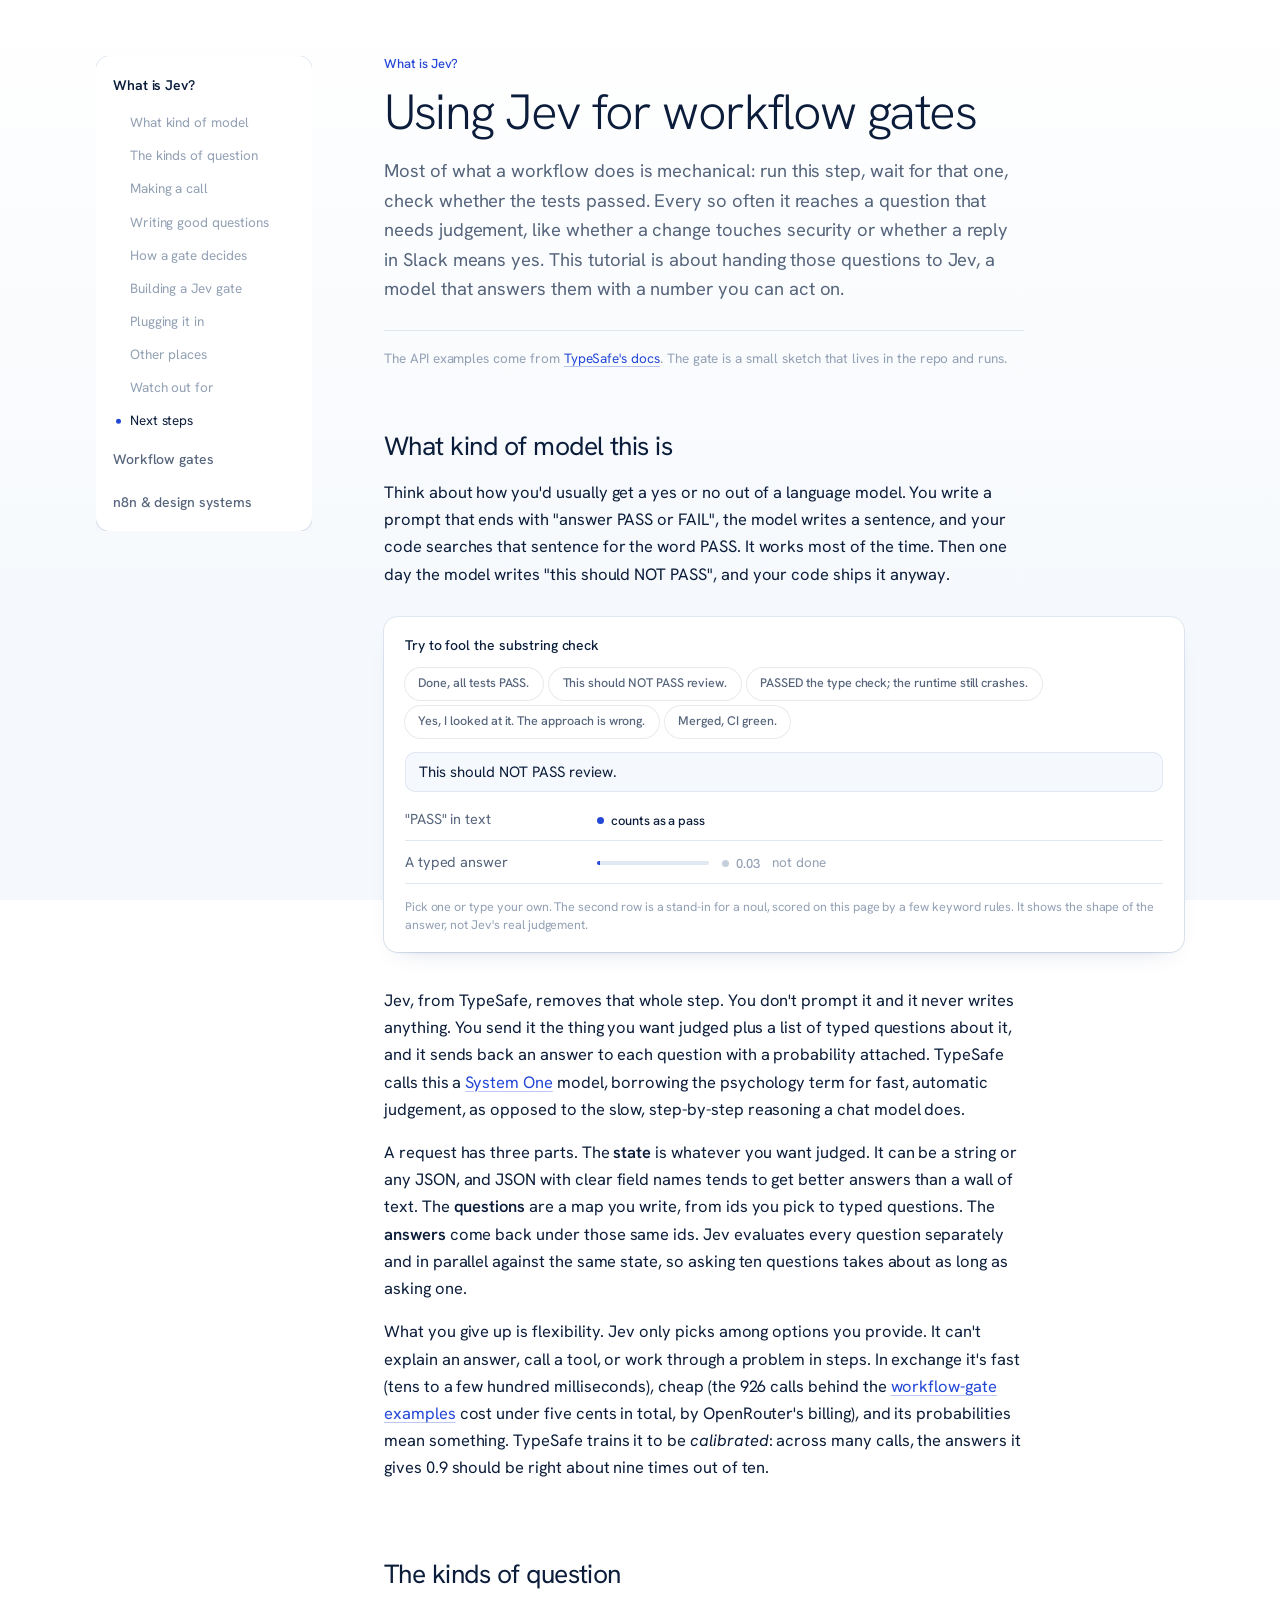
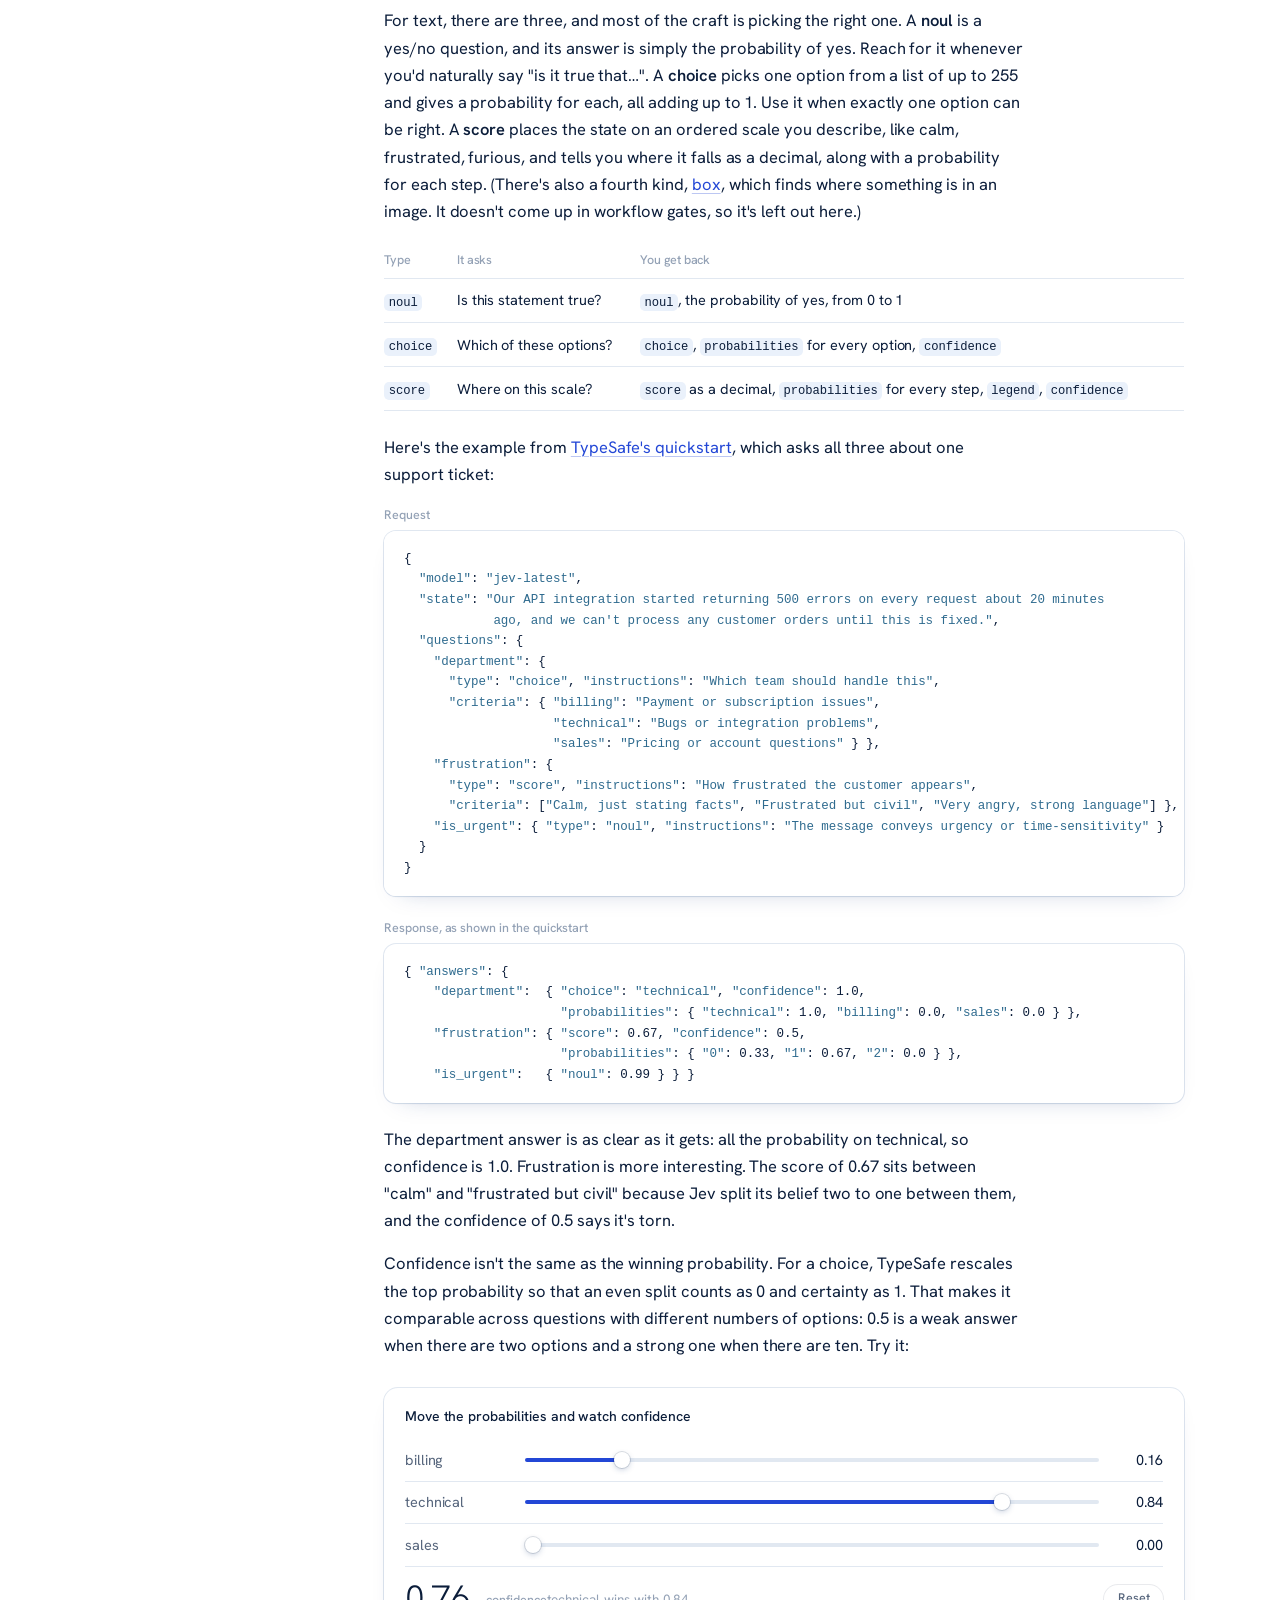
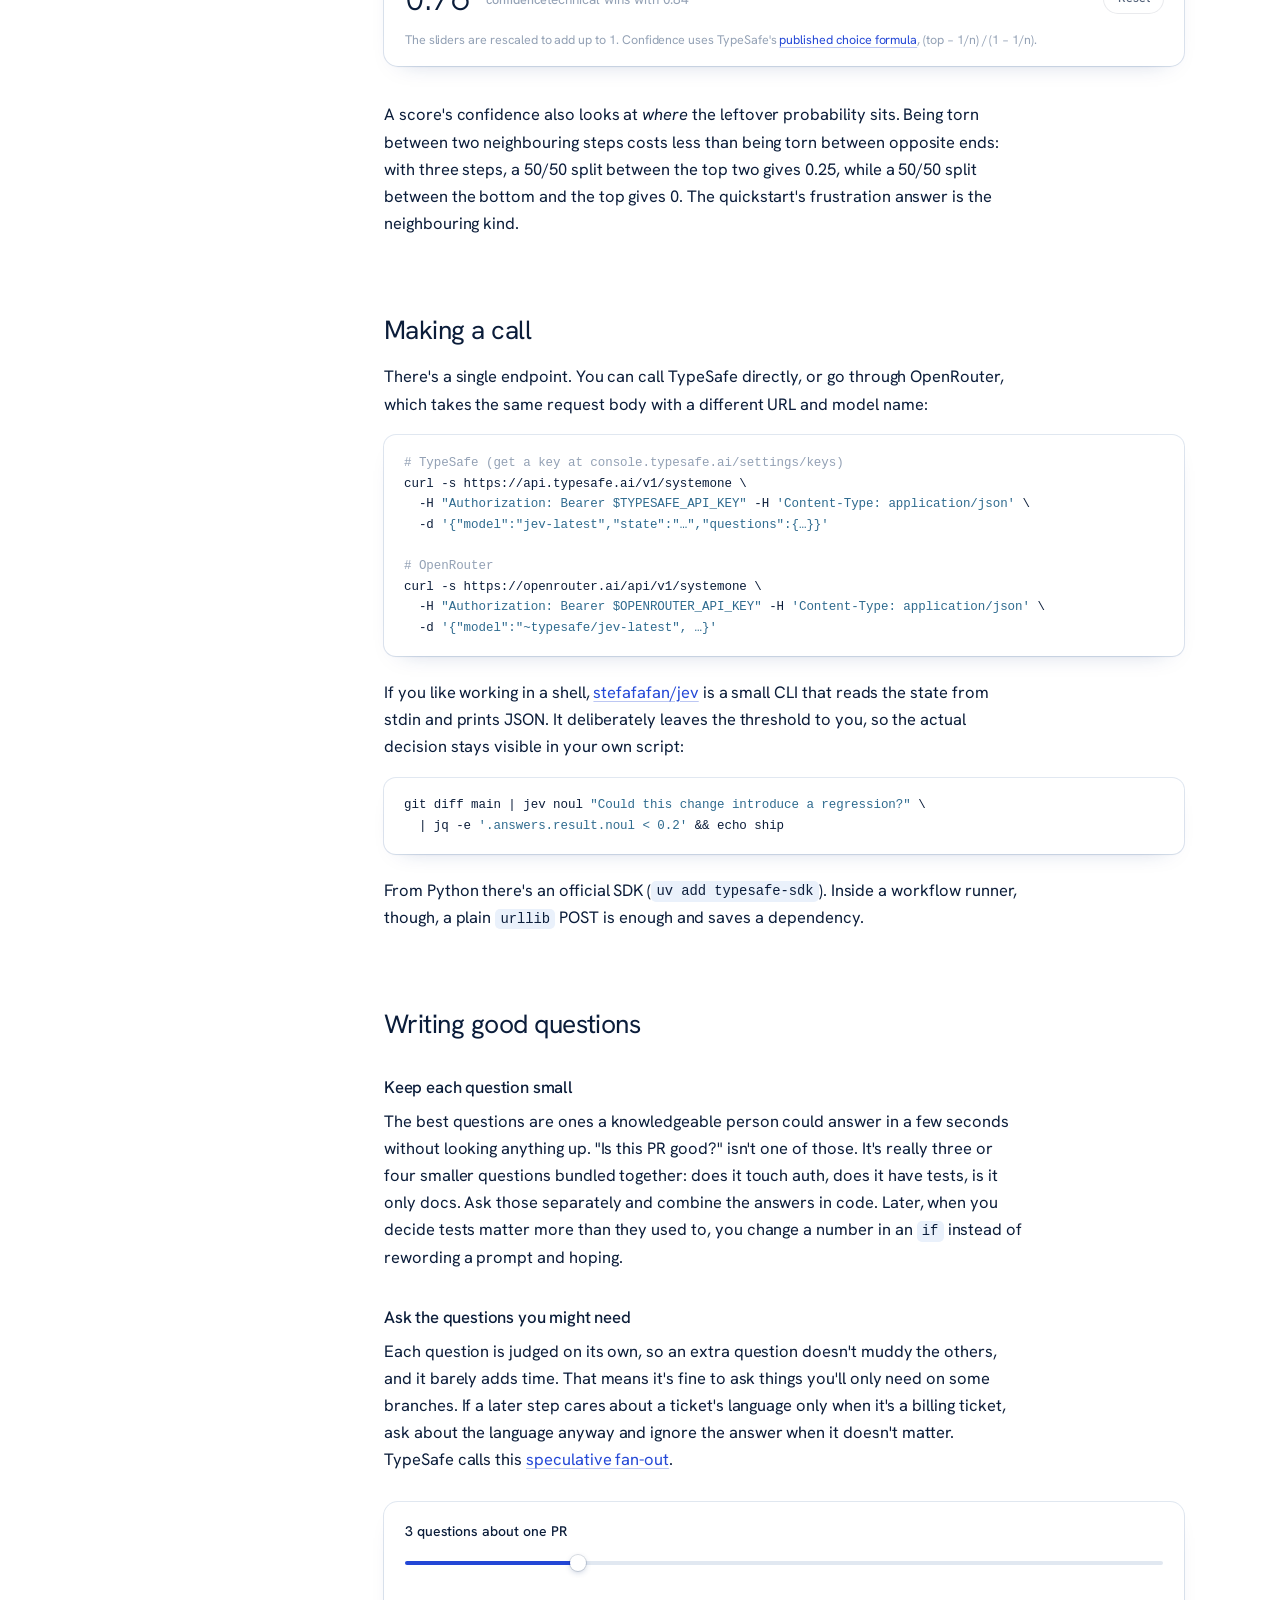
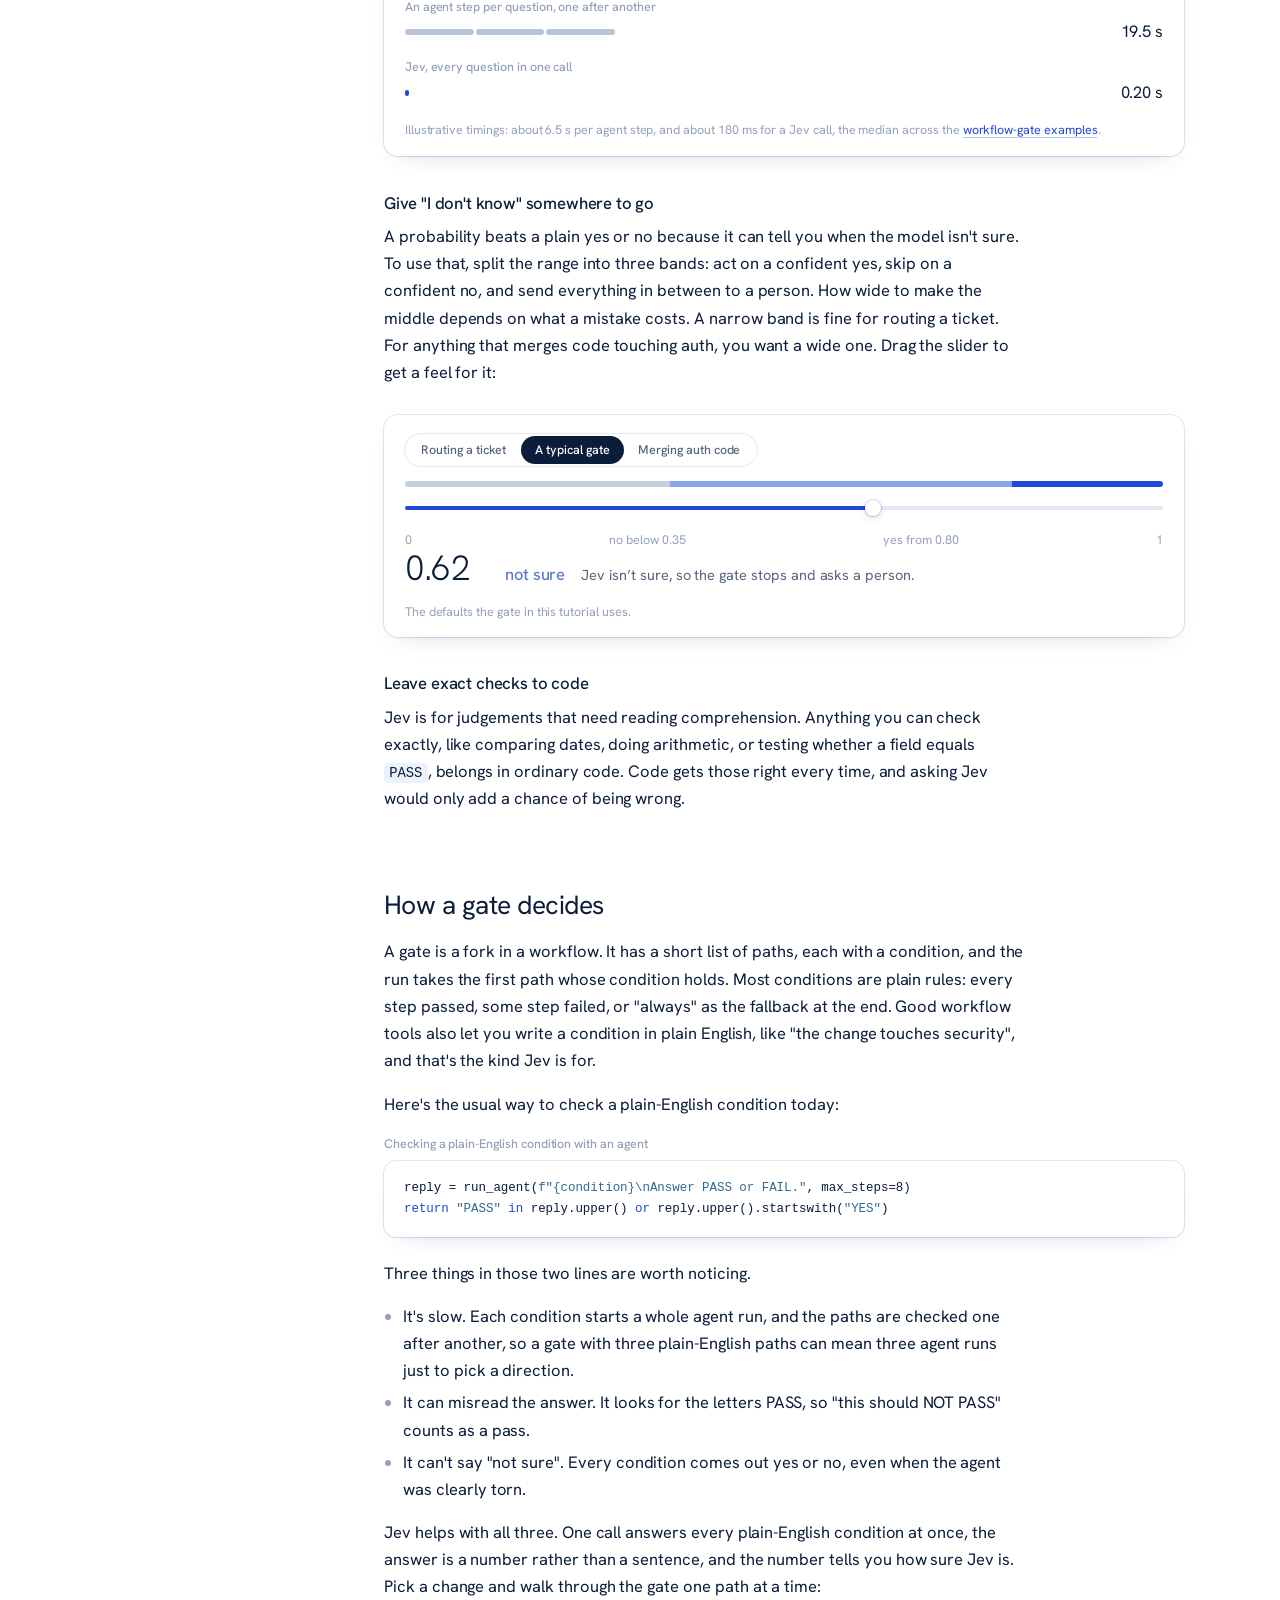
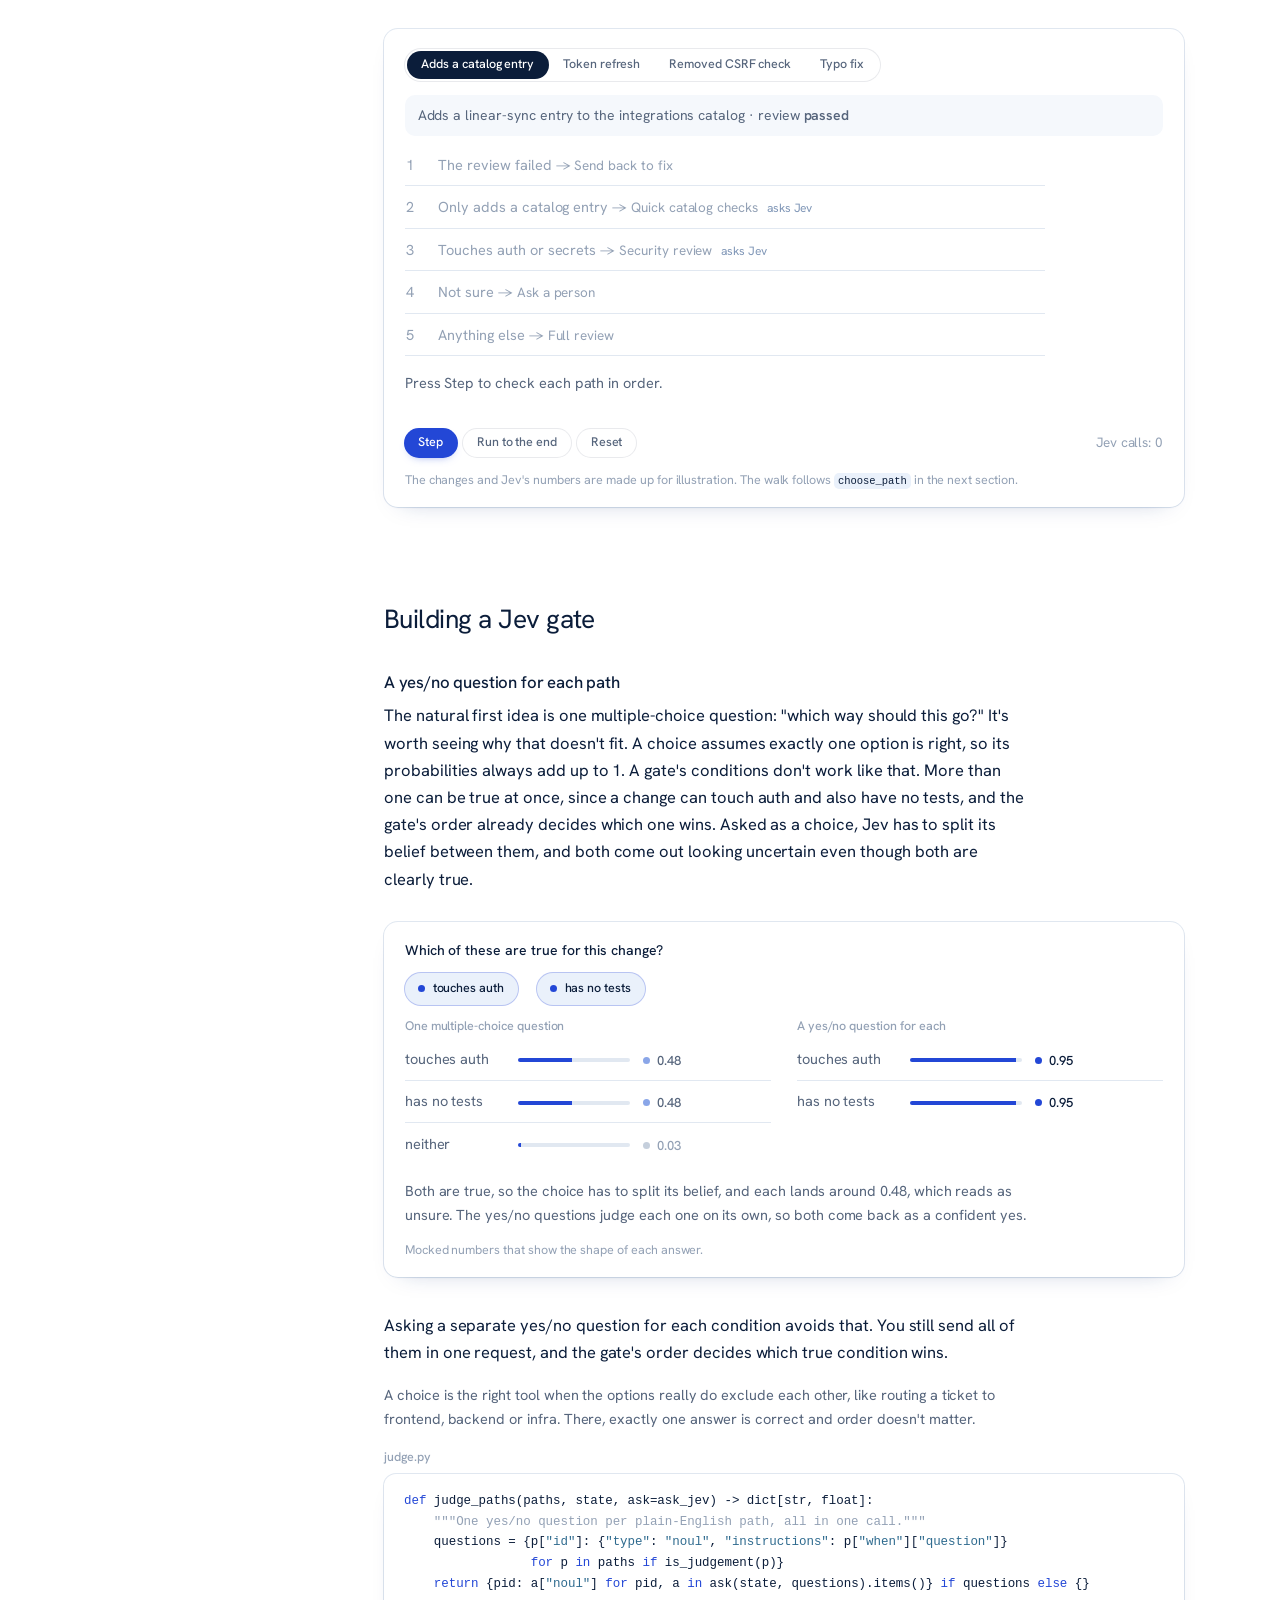
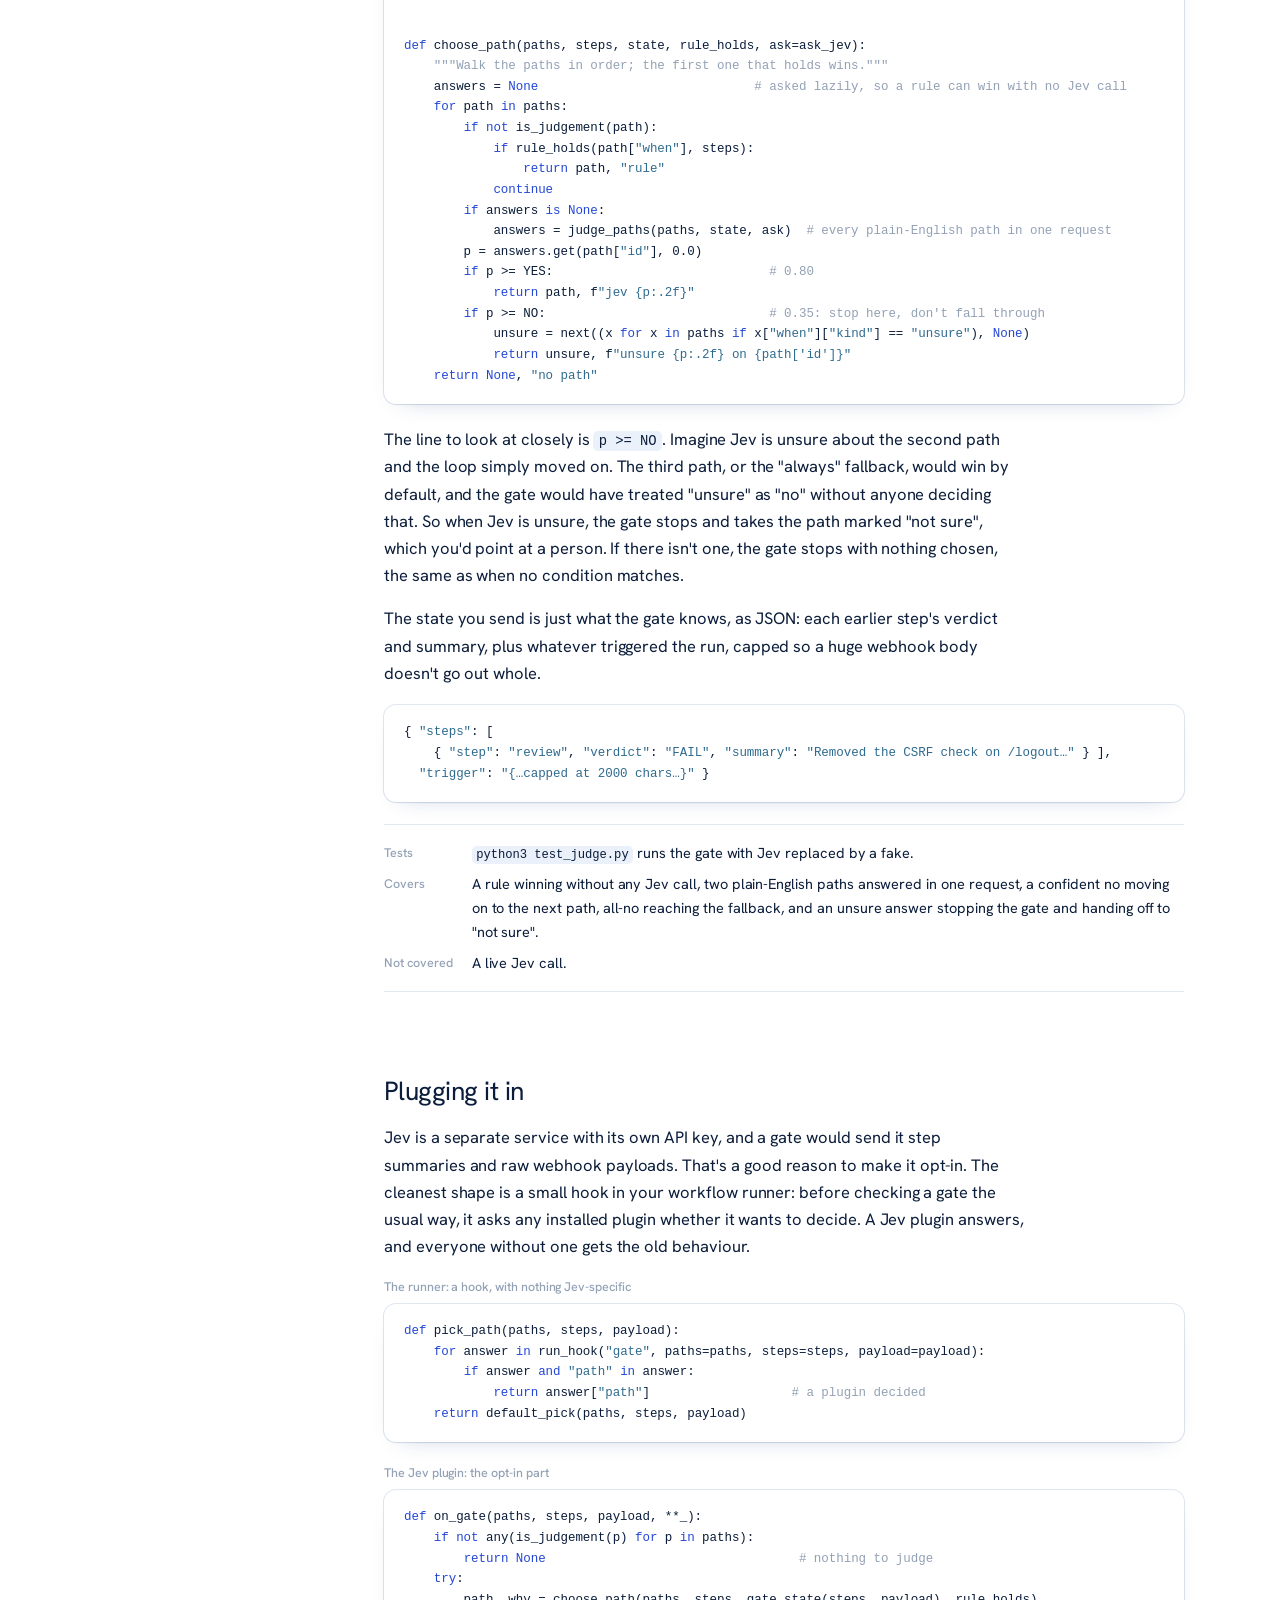
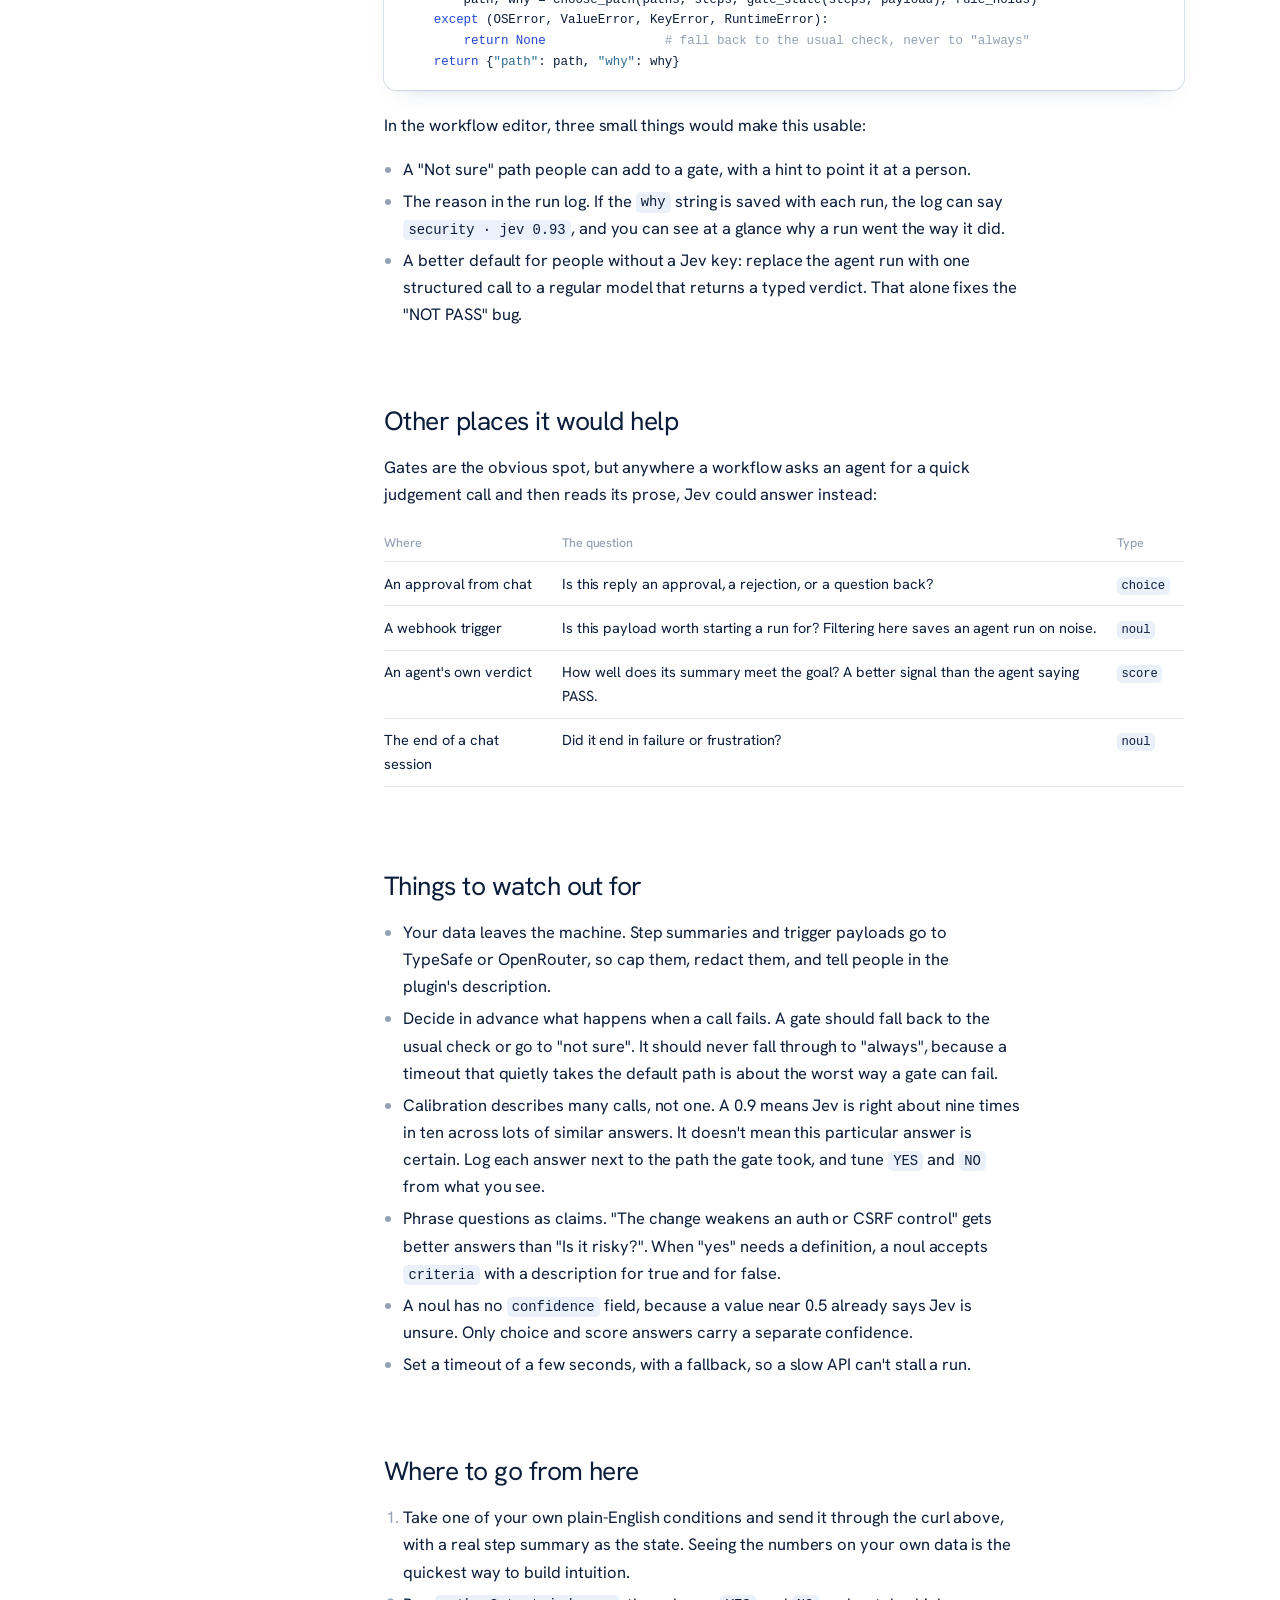
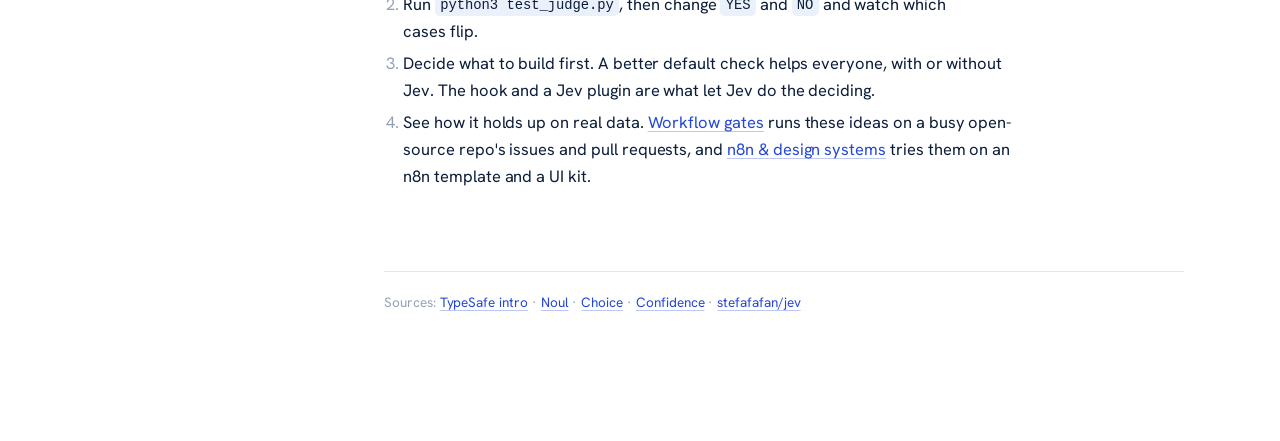
==== index.html @ 47bf1d4b "Match the current TypeSafe docs: quickstart, box, score probabilities, real confidence formula" ====
<!doctype html>
<html lang="en">
<head>
<meta charset="utf-8">
<meta name="viewport" content="width=device-width, initial-scale=1">
<title>Using Jev for workflow gates</title>
<link rel="preconnect" href="https://fonts.googleapis.com">
<link rel="preconnect" href="https://fonts.gstatic.com" crossorigin>
<link href="https://fonts.googleapis.com/css2?family=Hanken+Grotesk:wght@300;400;500;600&display=swap" rel="stylesheet">
<link rel="icon" href="favicon.svg" type="image/svg+xml">
<link rel="icon" href="favicon-32.png" sizes="32x32" type="image/png">
<link rel="stylesheet" href="style.css">
</head>
<body>
<div class="layout">
  <nav class="toc" aria-label="Contents">
    <ul class="pages">
      <li class="here"><a href="index.html" aria-current="page">What is Jev?</a>
        <ol class="sections">
          <li><a href="#what">What kind of model</a></li>
          <li><a href="#primitives">The kinds of question</a></li>
          <li><a href="#try">Making a call</a></li>
          <li><a href="#think">Writing good questions</a></li>
          <li><a href="#gates">How a gate decides</a></li>
          <li><a href="#rewrite">Building a Jev gate</a></li>
          <li><a href="#wire">Plugging it in</a></li>
          <li><a href="#elsewhere">Other places</a></li>
          <li><a href="#careful">Watch out for</a></li>
          <li><a href="#next">Next steps</a></li>
        </ol>
      </li>
      <li><a href="cases.html">Workflow gates</a></li>
      <li><a href="design.html">n8n &amp; design systems</a></li>
    </ul>
  </nav>

  <main>
    <header>
      <div class="kicker">What is Jev?</div>
      <h1>Using Jev for workflow gates</h1>
      <p class="lede">Most of what a workflow does is mechanical: run this step, wait for that one, check whether the tests passed. Every so often it reaches a question that needs judgement, like whether a change touches security or whether a reply in Slack means yes. This tutorial is about handing those questions to Jev, a model that answers them with a number you can act on.</p>
      <div class="meta">The API examples come from <a href="https://docs.typesafe.ai/introduction">TypeSafe's docs</a>. The gate is a small sketch that lives in the repo and runs.</div>
    </header>

    <section id="what">
      <h2>What kind of model this is</h2>
      <p>Think about how you'd usually get a yes or no out of a language model. You write a prompt that ends with "answer PASS or FAIL", the model writes a sentence, and your code searches that sentence for the word PASS. It works most of the time. Then one day the model writes "this should NOT PASS", and your code ships it anyway.</p>
      <div class="widget" id="w-parse">
        <div class="wtitle">Try to fool the substring check</div>
        <div class="chips">
          <button>Done, all tests PASS.</button>
          <button>This should NOT PASS review.</button>
          <button>PASSED the type check; the runtime still crashes.</button>
          <button>Yes, I looked at it. The approach is wrong.</button>
          <button>Merged, CI green.</button>
        </div>
        <input type="text" value="This should NOT PASS review." aria-label="Step summary">
        <div class="wrow"><span class="lab">"PASS" in text</span><span data-rule></span></div>
        <div class="wrow"><span class="lab">A typed answer</span><span data-jev></span></div>
        <div class="wcap">Pick one or type your own. The second row is a stand-in for a noul, scored on this page by a few keyword rules. It shows the shape of the answer, not Jev's real judgement.</div>
      </div>
      <p>Jev, from TypeSafe, removes that whole step. You don't prompt it and it never writes anything. You send it the thing you want judged plus a list of typed questions about it, and it sends back an answer to each question with a probability attached. TypeSafe calls this a <a href="https://docs.typesafe.ai/concepts/system-one">System One</a> model, borrowing the psychology term for fast, automatic judgement, as opposed to the slow, step-by-step reasoning a chat model does.</p>
      <p>A request has three parts. The <strong>state</strong> is whatever you want judged. It can be a string or any JSON, and JSON with clear field names tends to get better answers than a wall of text. The <strong>questions</strong> are a map you write, from ids you pick to typed questions. The <strong>answers</strong> come back under those same ids. Jev evaluates every question separately and in parallel against the same state, so asking ten questions takes about as long as asking one.</p>
      <p>What you give up is flexibility. Jev only picks among options you provide. It can't explain an answer, call a tool, or work through a problem in steps. In exchange it's fast (tens to a few hundred milliseconds), cheap (the 926 calls behind the <a href="cases.html">workflow-gate examples</a> cost under five cents in total, by OpenRouter's billing), and its probabilities mean something. TypeSafe trains it to be <em>calibrated</em>: across many calls, the answers it gives 0.9 should be right about nine times out of ten.</p>
    </section>

    <section id="primitives">
      <h2>The kinds of question</h2>
      <p>For text, there are three, and most of the craft is picking the right one. A <strong>noul</strong> is a yes/no question, and its answer is simply the probability of yes. Reach for it whenever you'd naturally say "is it true that…". A <strong>choice</strong> picks one option from a list of up to 255 and gives a probability for each, all adding up to 1. Use it when exactly one option can be right. A <strong>score</strong> places the state on an ordered scale you describe, like calm, frustrated, furious, and tells you where it falls as a decimal, along with a probability for each step. (There's also a fourth kind, <a href="https://docs.typesafe.ai/primitives/box">box</a>, which finds where something is in an image. It doesn't come up in workflow gates, so it's left out here.)</p>
      <table>
        <thead><tr><th>Type</th><th>It asks</th><th>You get back</th></tr></thead>
        <tbody>
          <tr><td><code>noul</code></td><td>Is this statement true?</td><td><code>noul</code>, the probability of yes, from 0 to 1</td></tr>
          <tr><td><code>choice</code></td><td>Which of these options?</td><td><code>choice</code>, <code>probabilities</code> for every option, <code>confidence</code></td></tr>
          <tr><td><code>score</code></td><td>Where on this scale?</td><td><code>score</code> as a decimal, <code>probabilities</code> for every step, <code>legend</code>, <code>confidence</code></td></tr>
        </tbody>
      </table>
      <p>Here's the example from <a href="https://docs.typesafe.ai/introduction/quickstart">TypeSafe's quickstart</a>, which asks all three about one support ticket:</p>
      <figure>
        <figcaption>Request</figcaption>
<pre><code>{
  <span class="s">"model"</span>: <span class="s">"jev-latest"</span>,
  <span class="s">"state"</span>: <span class="s">"Our API integration started returning 500 errors on every request about 20 minutes
            ago, and we can't process any customer orders until this is fixed."</span>,
  <span class="s">"questions"</span>: {
    <span class="s">"department"</span>: {
      <span class="s">"type"</span>: <span class="s">"choice"</span>, <span class="s">"instructions"</span>: <span class="s">"Which team should handle this"</span>,
      <span class="s">"criteria"</span>: { <span class="s">"billing"</span>: <span class="s">"Payment or subscription issues"</span>,
                    <span class="s">"technical"</span>: <span class="s">"Bugs or integration problems"</span>,
                    <span class="s">"sales"</span>: <span class="s">"Pricing or account questions"</span> } },
    <span class="s">"frustration"</span>: {
      <span class="s">"type"</span>: <span class="s">"score"</span>, <span class="s">"instructions"</span>: <span class="s">"How frustrated the customer appears"</span>,
      <span class="s">"criteria"</span>: [<span class="s">"Calm, just stating facts"</span>, <span class="s">"Frustrated but civil"</span>, <span class="s">"Very angry, strong language"</span>] },
    <span class="s">"is_urgent"</span>: { <span class="s">"type"</span>: <span class="s">"noul"</span>, <span class="s">"instructions"</span>: <span class="s">"The message conveys urgency or time-sensitivity"</span> }
  }
}</code></pre>
      </figure>
      <figure>
        <figcaption>Response, as shown in the quickstart</figcaption>
<pre><code>{ <span class="s">"answers"</span>: {
    <span class="s">"department"</span>:  { <span class="s">"choice"</span>: <span class="s">"technical"</span>, <span class="s">"confidence"</span>: 1.0,
                     <span class="s">"probabilities"</span>: { <span class="s">"technical"</span>: 1.0, <span class="s">"billing"</span>: 0.0, <span class="s">"sales"</span>: 0.0 } },
    <span class="s">"frustration"</span>: { <span class="s">"score"</span>: 0.67, <span class="s">"confidence"</span>: 0.5,
                     <span class="s">"probabilities"</span>: { <span class="s">"0"</span>: 0.33, <span class="s">"1"</span>: 0.67, <span class="s">"2"</span>: 0.0 } },
    <span class="s">"is_urgent"</span>:   { <span class="s">"noul"</span>: 0.99 } } }</code></pre>
      </figure>
      <p>The department answer is as clear as it gets: all the probability on technical, so confidence is 1.0. Frustration is more interesting. The score of 0.67 sits between "calm" and "frustrated but civil" because Jev split its belief two to one between them, and the confidence of 0.5 says it's torn.</p>
      <p>Confidence isn't the same as the winning probability. For a choice, TypeSafe rescales the top probability so that an even split counts as 0 and certainty as 1. That makes it comparable across questions with different numbers of options: 0.5 is a weak answer when there are two options and a strong one when there are ten. Try it:</p>
      <div class="widget" id="w-conf">
        <div class="wtitle">Move the probabilities and watch confidence</div>
        <div class="wrow three"><span class="lab">billing</span><input type="range" min="0" max="100" value="16" aria-label="billing"><span data-opt></span></div>
        <div class="wrow three"><span class="lab">technical</span><input type="range" min="0" max="100" value="84" aria-label="technical"><span data-opt></span></div>
        <div class="wrow three"><span class="lab">sales</span><input type="range" min="0" max="100" value="0" aria-label="sales"><span data-opt></span></div>
        <div class="readout"><span class="big" data-conf></span><span><span class="wsub">confidence</span><span class="dim" data-top></span></span><button class="wbtn" data-reset style="margin-left:auto">Reset</button></div>
        <div class="wcap">The sliders are rescaled to add up to 1. Confidence uses TypeSafe's <a href="https://docs.typesafe.ai/confidence#choice">published choice formula</a>, (top − 1/n) / (1 − 1/n).</div>
      </div>
      <p>A score's confidence also looks at <em>where</em> the leftover probability sits. Being torn between two neighbouring steps costs less than being torn between opposite ends: with three steps, a 50/50 split between the top two gives 0.25, while a 50/50 split between the bottom and the top gives 0. The quickstart's frustration answer is the neighbouring kind.</p>
    </section>

    <section id="try">
      <h2>Making a call</h2>
      <p>There's a single endpoint. You can call TypeSafe directly, or go through OpenRouter, which takes the same request body with a different URL and model name:</p>
<pre><code><span class="c"># TypeSafe (get a key at console.typesafe.ai/settings/keys)</span>
curl -s https://api.typesafe.ai/v1/systemone \
  -H <span class="s">"Authorization: Bearer $TYPESAFE_API_KEY"</span> -H <span class="s">'Content-Type: application/json'</span> \
  -d <span class="s">'{"model":"jev-latest","state":"…","questions":{…}}'</span>

<span class="c"># OpenRouter</span>
curl -s https://openrouter.ai/api/v1/systemone \
  -H <span class="s">"Authorization: Bearer $OPENROUTER_API_KEY"</span> -H <span class="s">'Content-Type: application/json'</span> \
  -d <span class="s">'{"model":"~typesafe/jev-latest", …}'</span></code></pre>
      <p>If you like working in a shell, <a href="https://github.com/stefafafan/jev">stefafafan/jev</a> is a small CLI that reads the state from stdin and prints JSON. It deliberately leaves the threshold to you, so the actual decision stays visible in your own script:</p>
<pre><code>git diff main | jev noul <span class="s">"Could this change introduce a regression?"</span> \
  | jq -e <span class="s">'.answers.result.noul &lt; 0.2'</span> &amp;&amp; echo ship</code></pre>
      <p>From Python there's an official SDK (<code>uv add typesafe-sdk</code>). Inside a workflow runner, though, a plain <code>urllib</code> POST is enough and saves a dependency.</p>
    </section>

    <section id="think">
      <h2>Writing good questions</h2>
      <h3>Keep each question small</h3>
      <p>The best questions are ones a knowledgeable person could answer in a few seconds without looking anything up. "Is this PR good?" isn't one of those. It's really three or four smaller questions bundled together: does it touch auth, does it have tests, is it only docs. Ask those separately and combine the answers in code. Later, when you decide tests matter more than they used to, you change a number in an <code>if</code> instead of rewording a prompt and hoping.</p>
      <h3>Ask the questions you might need</h3>
      <p>Each question is judged on its own, so an extra question doesn't muddy the others, and it barely adds time. That means it's fine to ask things you'll only need on some branches. If a later step cares about a ticket's language only when it's a billing ticket, ask about the language anyway and ignore the answer when it doesn't matter. TypeSafe calls this <a href="https://docs.typesafe.ai/patterns/fan-out">speculative fan-out</a>.</p>
      <div class="widget" id="w-fan">
        <div class="wtitle" data-n></div>
        <input type="range" min="1" max="10" value="3" aria-label="number of questions">
        <div style="margin-top:1rem">
          <div class="wsub">An agent step per question, one after another</div>
          <div class="tlwrap"><div class="lane" data-agent></div><span class="t" data-at></span></div>
          <div class="wsub" style="margin-top:.8rem">Jev, every question in one call</div>
          <div class="tlwrap"><div class="lane" data-jev></div><span class="t" data-jt></span></div>
        </div>
        <div class="wcap">Illustrative timings: about 6.5 s per agent step, and about 180 ms for a Jev call, the median across the <a href="cases.html">workflow-gate examples</a>.</div>
      </div>
      <h3>Give "I don't know" somewhere to go</h3>
      <p>A probability beats a plain yes or no because it can tell you when the model isn't sure. To use that, split the range into three bands: act on a confident yes, skip on a confident no, and send everything in between to a person. How wide to make the middle depends on what a mistake costs. A narrow band is fine for routing a ticket. For anything that merges code touching auth, you want a wide one. Drag the slider to get a feel for it:</p>
      <div class="bands" style="--no: 35%; --yes: 80%">
        <div class="seg">
          <button data-no="0.45" data-yes="0.6" data-cost="Cheap to get wrong, so the unsure band is narrow.">Routing a ticket</button>
          <button aria-pressed="true" data-no="0.35" data-yes="0.8" data-cost="The defaults the gate in this tutorial uses.">A typical gate</button>
          <button data-no="0.1" data-yes="0.95" data-cost="Expensive to get wrong, so almost everything goes to a person.">Merging auth code</button>
        </div>
        <div class="track" aria-hidden="true"><span></span><span></span><span></span></div>
        <input type="range" id="p" min="0" max="1" step="0.01" value="0.62" aria-label="noul probability">
        <div class="legend"><span>0</span><span data-lno>no below 0.35</span><span data-lyes>yes from 0.80</span><span>1</span></div>
        <div class="readout"><span class="p" id="pv">0.62</span><span class="verdict" id="pverdict"></span><span class="why" id="pwhy"></span></div>
        <div class="wcap" data-cost>The defaults the gate in this tutorial uses.</div>
      </div>
      <h3>Leave exact checks to code</h3>
      <p>Jev is for judgements that need reading comprehension. Anything you can check exactly, like comparing dates, doing arithmetic, or testing whether a field equals <code>PASS</code>, belongs in ordinary code. Code gets those right every time, and asking Jev would only add a chance of being wrong.</p>
    </section>

    <section id="gates">
      <h2>How a gate decides</h2>
      <p>A gate is a fork in a workflow. It has a short list of paths, each with a condition, and the run takes the first path whose condition holds. Most conditions are plain rules: every step passed, some step failed, or "always" as the fallback at the end. Good workflow tools also let you write a condition in plain English, like "the change touches security", and that's the kind Jev is for.</p>
      <p>Here's the usual way to check a plain-English condition today:</p>
      <figure>
        <figcaption>Checking a plain-English condition with an agent</figcaption>
<pre><code>reply = run_agent(<span class="s">f"{condition}\nAnswer PASS or FAIL."</span>, max_steps=8)
<span class="k">return</span> <span class="s">"PASS"</span> <span class="k">in</span> reply.upper() <span class="k">or</span> reply.upper().startswith(<span class="s">"YES"</span>)</code></pre>
      </figure>
      <p>Three things in those two lines are worth noticing.</p>
      <ul>
        <li>It's slow. Each condition starts a whole agent run, and the paths are checked one after another, so a gate with three plain-English paths can mean three agent runs just to pick a direction.</li>
        <li>It can misread the answer. It looks for the letters PASS, so "this should NOT PASS" counts as a pass.</li>
        <li>It can't say "not sure". Every condition comes out yes or no, even when the agent was clearly torn.</li>
      </ul>
      <p>Jev helps with all three. One call answers every plain-English condition at once, the answer is a number rather than a sentence, and the number tells you how sure Jev is. Pick a change and walk through the gate one path at a time:</p>
      <div class="widget" id="w-gate">
        <div class="seg" data-sc>
          <button data-k="catalog" aria-pressed="true">Adds a catalog entry</button>
          <button data-k="token">Token refresh</button>
          <button data-k="csrf">Removed CSRF check</button>
          <button data-k="typo">Typo fix</button>
        </div>
        <div class="wstate" data-state></div>
        <ol class="paths"></ol>
        <p class="wlog" data-log></p>
        <div class="wbar"><button class="wbtn next" data-step>Step</button><button class="wbtn" data-run>Run to the end</button><button class="wbtn" data-reset>Reset</button><span class="dim" data-calls></span></div>
        <div class="wcap">The changes and Jev's numbers are made up for illustration. The walk follows <code>choose_path</code> in the next section.</div>
      </div>
    </section>

    <section id="rewrite">
      <h2>Building a Jev gate</h2>
      <h3>A yes/no question for each path</h3>
      <p>The natural first idea is one multiple-choice question: "which way should this go?" It's worth seeing why that doesn't fit. A choice assumes exactly one option is right, so its probabilities always add up to 1. A gate's conditions don't work like that. More than one can be true at once, since a change can touch auth and also have no tests, and the gate's order already decides which one wins. Asked as a choice, Jev has to split its belief between them, and both come out looking uncertain even though both are clearly true.</p>
      <div class="widget" id="w-split">
        <div class="wtitle">Which of these are true for this change?</div>
        <div class="checks"><label><input type="checkbox" checked>touches auth</label><label><input type="checkbox" checked>has no tests</label></div>
        <div class="wcols">
          <div><div class="wsub">One multiple-choice question</div><div data-choice></div></div>
          <div><div class="wsub">A yes/no question for each</div><div data-noul></div></div>
        </div>
        <p class="wlog" data-note></p>
        <div class="wcap">Mocked numbers that show the shape of each answer.</div>
      </div>
      <p>Asking a separate yes/no question for each condition avoids that. You still send all of them in one request, and the gate's order decides which true condition wins.</p>
      <p class="note">A choice is the right tool when the options really do exclude each other, like routing a ticket to frontend, backend or infra. There, exactly one answer is correct and order doesn't matter.</p>
      <figure>
        <figcaption>judge.py</figcaption>
<pre><code><span class="k">def</span> judge_paths(paths, state, ask=ask_jev) -> dict[str, float]:
    <span class="c">"""One yes/no question per plain-English path, all in one call."""</span>
    questions = {p[<span class="s">"id"</span>]: {<span class="s">"type"</span>: <span class="s">"noul"</span>, <span class="s">"instructions"</span>: p[<span class="s">"when"</span>][<span class="s">"question"</span>]}
                 <span class="k">for</span> p <span class="k">in</span> paths <span class="k">if</span> is_judgement(p)}
    <span class="k">return</span> {pid: a[<span class="s">"noul"</span>] <span class="k">for</span> pid, a <span class="k">in</span> ask(state, questions).items()} <span class="k">if</span> questions <span class="k">else</span> {}


<span class="k">def</span> choose_path(paths, steps, state, rule_holds, ask=ask_jev):
    <span class="c">"""Walk the paths in order; the first one that holds wins."""</span>
    answers = <span class="k">None</span>                             <span class="c"># asked lazily, so a rule can win with no Jev call</span>
    <span class="k">for</span> path <span class="k">in</span> paths:
        <span class="k">if not</span> is_judgement(path):
            <span class="k">if</span> rule_holds(path[<span class="s">"when"</span>], steps):
                <span class="k">return</span> path, <span class="s">"rule"</span>
            <span class="k">continue</span>
        <span class="k">if</span> answers <span class="k">is None</span>:
            answers = judge_paths(paths, state, ask)  <span class="c"># every plain-English path in one request</span>
        p = answers.get(path[<span class="s">"id"</span>], 0.0)
        <span class="k">if</span> p >= YES:                             <span class="c"># 0.80</span>
            <span class="k">return</span> path, f<span class="s">"jev {p:.2f}"</span>
        <span class="k">if</span> p >= NO:                              <span class="c"># 0.35: stop here, don't fall through</span>
            unsure = next((x <span class="k">for</span> x <span class="k">in</span> paths <span class="k">if</span> x[<span class="s">"when"</span>][<span class="s">"kind"</span>] == <span class="s">"unsure"</span>), <span class="k">None</span>)
            <span class="k">return</span> unsure, f<span class="s">"unsure {p:.2f} on {path['id']}"</span>
    <span class="k">return None</span>, <span class="s">"no path"</span></code></pre>
      </figure>
      <p>The line to look at closely is <code>p >= NO</code>. Imagine Jev is unsure about the second path and the loop simply moved on. The third path, or the "always" fallback, would win by default, and the gate would have treated "unsure" as "no" without anyone deciding that. So when Jev is unsure, the gate stops and takes the path marked "not sure", which you'd point at a person. If there isn't one, the gate stops with nothing chosen, the same as when no condition matches.</p>
      <p>The state you send is just what the gate knows, as JSON: each earlier step's verdict and summary, plus whatever triggered the run, capped so a huge webhook body doesn't go out whole.</p>
<pre><code>{ <span class="s">"steps"</span>: [
    { <span class="s">"step"</span>: <span class="s">"review"</span>, <span class="s">"verdict"</span>: <span class="s">"FAIL"</span>, <span class="s">"summary"</span>: <span class="s">"Removed the CSRF check on /logout…"</span> } ],
  <span class="s">"trigger"</span>: <span class="s">"{…capped at 2000 chars…}"</span> }</code></pre>
      <dl class="verified">
        <dt>Tests</dt><dd><code>python3 test_judge.py</code> runs the gate with Jev replaced by a fake.</dd>
        <dt>Covers</dt><dd>A rule winning without any Jev call, two plain-English paths answered in one request, a confident no moving on to the next path, all-no reaching the fallback, and an unsure answer stopping the gate and handing off to "not sure".</dd>
        <dt>Not covered</dt><dd>A live Jev call.</dd>
      </dl>
    </section>

    <section id="wire">
      <h2>Plugging it in</h2>
      <p>Jev is a separate service with its own API key, and a gate would send it step summaries and raw webhook payloads. That's a good reason to make it opt-in. The cleanest shape is a small hook in your workflow runner: before checking a gate the usual way, it asks any installed plugin whether it wants to decide. A Jev plugin answers, and everyone without one gets the old behaviour.</p>
      <figure>
        <figcaption>The runner: a hook, with nothing Jev-specific</figcaption>
<pre><code><span class="k">def</span> pick_path(paths, steps, payload):
    <span class="k">for</span> answer <span class="k">in</span> run_hook(<span class="s">"gate"</span>, paths=paths, steps=steps, payload=payload):
        <span class="k">if</span> answer <span class="k">and</span> <span class="s">"path"</span> <span class="k">in</span> answer:
            <span class="k">return</span> answer[<span class="s">"path"</span>]                   <span class="c"># a plugin decided</span>
    <span class="k">return</span> default_pick(paths, steps, payload)</code></pre>
      </figure>
      <figure>
        <figcaption>The Jev plugin: the opt-in part</figcaption>
<pre><code><span class="k">def</span> on_gate(paths, steps, payload, **_):
    <span class="k">if not</span> any(is_judgement(p) <span class="k">for</span> p <span class="k">in</span> paths):
        <span class="k">return None</span>                                  <span class="c"># nothing to judge</span>
    <span class="k">try</span>:
        path, why = choose_path(paths, steps, gate_state(steps, payload), rule_holds)
    <span class="k">except</span> (OSError, ValueError, KeyError, RuntimeError):
        <span class="k">return None</span>                <span class="c"># fall back to the usual check, never to "always"</span>
    <span class="k">return</span> {<span class="s">"path"</span>: path, <span class="s">"why"</span>: why}</code></pre>
      </figure>
      <p>In the workflow editor, three small things would make this usable:</p>
      <ul>
        <li>A "Not sure" path people can add to a gate, with a hint to point it at a person.</li>
        <li>The reason in the run log. If the <code>why</code> string is saved with each run, the log can say <code>security · jev 0.93</code>, and you can see at a glance why a run went the way it did.</li>
        <li>A better default for people without a Jev key: replace the agent run with one structured call to a regular model that returns a typed verdict. That alone fixes the "NOT PASS" bug.</li>
      </ul>
    </section>

    <section id="elsewhere">
      <h2>Other places it would help</h2>
      <p>Gates are the obvious spot, but anywhere a workflow asks an agent for a quick judgement call and then reads its prose, Jev could answer instead:</p>
      <table>
        <thead><tr><th>Where</th><th>The question</th><th>Type</th></tr></thead>
        <tbody>
          <tr><td>An approval from chat</td><td>Is this reply an approval, a rejection, or a question back?</td><td><code>choice</code></td></tr>
          <tr><td>A webhook trigger</td><td>Is this payload worth starting a run for? Filtering here saves an agent run on noise.</td><td><code>noul</code></td></tr>
          <tr><td>An agent's own verdict</td><td>How well does its summary meet the goal? A better signal than the agent saying PASS.</td><td><code>score</code></td></tr>
          <tr><td>The end of a chat session</td><td>Did it end in failure or frustration?</td><td><code>noul</code></td></tr>
        </tbody>
      </table>
    </section>

    <section id="careful">
      <h2>Things to watch out for</h2>
      <ul>
        <li>Your data leaves the machine. Step summaries and trigger payloads go to TypeSafe or OpenRouter, so cap them, redact them, and tell people in the plugin's description.</li>
        <li>Decide in advance what happens when a call fails. A gate should fall back to the usual check or go to "not sure". It should never fall through to "always", because a timeout that quietly takes the default path is about the worst way a gate can fail.</li>
        <li>Calibration describes many calls, not one. A 0.9 means Jev is right about nine times in ten across lots of similar answers. It doesn't mean this particular answer is certain. Log each answer next to the path the gate took, and tune <code>YES</code> and <code>NO</code> from what you see.</li>
        <li>Phrase questions as claims. "The change weakens an auth or CSRF control" gets better answers than "Is it risky?". When "yes" needs a definition, a noul accepts <code>criteria</code> with a description for true and for false.</li>
        <li>A noul has no <code>confidence</code> field, because a value near 0.5 already says Jev is unsure. Only choice and score answers carry a separate confidence.</li>
        <li>Set a timeout of a few seconds, with a fallback, so a slow API can't stall a run.</li>
      </ul>
    </section>

    <section id="next">
      <h2>Where to go from here</h2>
      <ol>
        <li>Take one of your own plain-English conditions and send it through the curl above, with a real step summary as the state. Seeing the numbers on your own data is the quickest way to build intuition.</li>
        <li>Run <code>python3 test_judge.py</code>, then change <code>YES</code> and <code>NO</code> and watch which cases flip.</li>
        <li>Decide what to build first. A better default check helps everyone, with or without Jev. The hook and a Jev plugin are what let Jev do the deciding.</li>
        <li>See how it holds up on real data. <a href="cases.html">Workflow gates</a> runs these ideas on a busy open-source repo's issues and pull requests, and <a href="design.html">n8n &amp; design systems</a> tries them on an n8n template and a UI kit.</li>
      </ol>
      <footer>
        Sources: <a href="https://docs.typesafe.ai/introduction">TypeSafe intro</a> ·
        <a href="https://docs.typesafe.ai/primitives/noul">Noul</a> ·
        <a href="https://docs.typesafe.ai/primitives/choice">Choice</a> ·
        <a href="https://docs.typesafe.ai/confidence">Confidence</a> ·
        <a href="https://github.com/stefafafan/jev">stefafafan/jev</a>
      </footer>
    </section>
  </main>
</div>

<script src="widgets.js"></script>
<script>
  const links = [...document.querySelectorAll('nav.toc .sections a')];
  const io = new IntersectionObserver(es => es.forEach(e => {
    if (e.isIntersecting) links.forEach(a => a.classList.toggle('on', a.hash === '#' + e.target.id));
  }), { rootMargin: '-20% 0px -70% 0px' });
  document.querySelectorAll('main section').forEach(s => io.observe(s));
</script>
</body>
</html>
---- style.css ----
/* soft skin: white fading to porcelain,
   navy ink, one blue, white sheets on a soft tinted lift, hairline pills. Hanken Grotesk. */
:root {
  --porcelain: #f5f8fc; --white: #ffffff; --ink: #0b1d3a; --mid: #56657c; --soft: #93a1b5;
  --hair: #e1e8f1; --ice: #eaf1fb; --blue: #2347d6; --steel: #7e95b6;
  --lift: 0 1px 2px rgba(20,52,120,.05), 0 10px 24px -18px rgba(20,52,120,.35);
  --ink-2: var(--mid); --muted: var(--soft); --rule: var(--hair);
  --accent: var(--blue); --accent-soft: var(--ice);
  --take: var(--blue); --unsure: #8aa6e8; --unsure-ink: #5d7bc9; --skip: #c5cfdc;
  --sans: "Hanken Grotesk", system-ui, sans-serif;
  --mono: ui-monospace, "SF Mono", Menlo, monospace;
}

* { box-sizing: border-box; }
html { scroll-behavior: smooth; scroll-padding-top: 2rem; background: linear-gradient(180deg, #fff 0, var(--porcelain) 640px) fixed; }
@media (prefers-reduced-motion: reduce) { html { scroll-behavior: auto; } }
body {
  margin: 0; color: var(--ink); background: transparent;
  font: 400 16.5px/1.65 var(--sans); letter-spacing: -.003em;
  -webkit-font-smoothing: antialiased;
}
::selection { background: rgba(35,71,214,.16); }
a { color: var(--blue); text-decoration-color: rgba(35,71,214,.3); text-underline-offset: 3px; text-decoration-thickness: 1px; }
a:hover { text-decoration-color: currentColor; }

.layout {
  display: grid; grid-template-columns: 13.5rem minmax(0, 50rem);
  gap: 4.5rem; max-width: 73rem; margin: 0 auto; padding: 3.5rem 2.5rem 8rem;
}
main :is(p, ul, ol, h2, h3, header .lede, header .meta) { max-width: 40rem; }

/* nav: the three pages as a soft white sheet, the current page's sections under it */
nav.toc { position: sticky; top: 2rem; align-self: start; font-size: 14px; max-height: calc(100vh - 4rem); overflow-y: auto; }
nav.toc ul, nav.toc ol { list-style: none; margin: 0; padding: 0; }
nav.toc .pages { background: var(--white); border-radius: 14px; box-shadow: var(--lift), 0 0 0 1px var(--hair); padding: .35rem; }
nav.toc .pages > li > a {
  display: block; padding: .45rem .7rem; border-radius: 9px;
  color: var(--mid); text-decoration: none; font-weight: 500;
}
nav.toc .pages > li > a:hover { background: var(--ice); color: var(--ink); }
nav.toc .pages > li.here > a { background: none; color: var(--ink); font-weight: 600; }
nav.toc .pages > li.here > a:hover { background: none; }
nav.toc .sections { margin: .1rem .2rem .45rem; }
nav.toc .sections a {
  display: flex; align-items: baseline; gap: .55rem; padding: .3rem .7rem; border-radius: 8px;
  color: var(--soft); text-decoration: none; line-height: 1.38; font-size: 13.5px;
}
nav.toc .sections a::before { content: ""; flex: none; width: 5px; height: 5px; border-radius: 99px; background: transparent; transform: translateY(-.1em); }
nav.toc .sections a:hover { color: var(--ink); }
nav.toc .sections a.on { color: var(--ink); }
nav.toc .sections a.on::before { background: var(--blue); }
@media (max-width: 900px) {
  .layout { grid-template-columns: minmax(0, 1fr); gap: 0; padding-top: 2.5rem; }
  nav.toc { display: none; }
}

.kicker { font: 500 13px/1.3 var(--sans); color: var(--blue); }
header h1 { font: 300 clamp(2.3rem, 5vw, 3.1rem)/1.12 var(--sans); letter-spacing: -.03em; margin: .7rem 0 1.1rem; }
header .lede { font-size: 1.15rem; line-height: 1.6; color: var(--mid); margin: 0 0 1.6rem; text-wrap: pretty; }
header .meta { font-size: 13.5px; color: var(--soft); border-top: 1px solid var(--hair); padding-top: 1rem; }

section { padding-top: 3.8rem; }
h2 { font: 400 1.65rem/1.25 var(--sans); letter-spacing: -.02em; margin: 0 0 1rem; }
h3 { font: 500 1.05rem/1.35 var(--sans); letter-spacing: -.01em; margin: 2.2rem 0 .55rem; }
p, li { text-wrap: pretty; }
p { margin: 0 0 1rem; }
ul, ol { padding-left: 1.2rem; margin: 0 0 1rem; }
li { margin: .3rem 0; }
li::marker { color: var(--soft); }
strong { font-weight: 600; }
em { font-style: italic; }

code { font: 400 .84em/1 var(--mono); background: var(--ice); color: var(--ink); padding: .16em .38em; border-radius: 5px; }
pre {
  font: 400 12.5px/1.65 var(--mono); background: var(--white); color: var(--ink);
  padding: 1.1rem 1.25rem; overflow-x: auto; margin: 1.1rem 0 1.4rem; tab-size: 4;
  border-radius: 12px; box-shadow: var(--lift), 0 0 0 1px var(--hair);
}
pre code { background: none; padding: 0; font: inherit; }
figure { margin: 1.1rem 0 1.4rem; }
figure pre { margin: 0; }
figcaption { font: 500 12.5px/1.4 var(--sans); color: var(--soft); margin: 0 0 .5rem; }
.c { color: var(--soft); }
.s { color: #2f6b8f; }
.k { color: var(--blue); font-weight: 500; }

.pull { font: 300 1.5rem/1.4 var(--sans); letter-spacing: -.02em; margin: 2rem 0; padding: 0; text-wrap: balance; }
.pull em { color: var(--blue); font-style: normal; font-weight: 400; }

table { width: 100%; border-collapse: collapse; font-size: 14.5px; margin: 1rem 0 1.4rem; }
th { text-align: left; font: 500 12.5px/1.4 var(--sans); color: var(--soft); }
th, td { padding: .6rem .9rem .6rem 0; border-bottom: 1px solid var(--hair); vertical-align: top; }
td code { white-space: nowrap; }

.note { font-size: 14.5px; color: var(--mid); }
.note strong { color: var(--ink); }

/* bands widget */
.bands { margin: 1.8rem 0 2.2rem; padding: 1.2rem 1.3rem 1rem; background: var(--white); border-radius: 14px; box-shadow: var(--lift), 0 0 0 1px var(--hair); }
.bands .track {
  position: relative; height: 6px; border-radius: 99px; overflow: hidden;
  display: grid; grid-template-columns: var(--no) calc(var(--yes) - var(--no)) calc(100% - var(--yes));
}
.bands .track span:nth-child(1) { background: var(--skip); }
.bands .track span:nth-child(2) { background: var(--unsure); }
.bands .track span:nth-child(3) { background: var(--take); }
.bands input[type=range] { margin: .7rem 0 .1rem; }
.bands .readout { display: flex; align-items: baseline; gap: 1rem; margin-top: .3rem; }
.bands .p { font: 300 2.2rem/1 var(--sans); font-variant-numeric: tabular-nums; min-width: 4.2ch; letter-spacing: -.02em; }
.bands .verdict { font-weight: 500; }
.bands .why { color: var(--mid); font-size: 14.5px; }
.bands .legend { display: flex; justify-content: space-between; font: 400 12.5px/1 var(--sans); color: var(--soft); margin-top: .5rem; }
.bands .track { transition: grid-template-columns .3s ease; }

/* mocked widgets: the same white sheet as the bands */
.widget { margin: 1.8rem 0 2.2rem; padding: 1.2rem 1.3rem 1.1rem; background: var(--white); border-radius: 14px; box-shadow: var(--lift), 0 0 0 1px var(--hair); }
.wtitle { font: 500 14px/1.3 var(--sans); margin: 0 0 .85rem; }
.wsub { font: 500 12.5px/1.4 var(--sans); color: var(--soft); margin: 0 0 .2rem; }
.wcap { font: 400 12.5px/1.45 var(--sans); color: var(--soft); margin-top: .9rem; }
.wlog { font-size: 14.5px; color: var(--mid); margin: .9rem 0 0; min-height: 3em; max-width: none; }
/* controls, in the board's sizes: 28px pills for actions, 32px for tabs and chips, one hairline ring */
:root { --c-md: 28px; --c-lg: 32px; --c-ring: 0 0 0 1px rgba(11,29,58,.09); --c-ring-hi: 0 0 0 1px rgba(35,71,214,.32); --focus: rgba(35,71,214,.28); }
button, input { font-family: inherit; }

/* segmented switch: one pill, exactly one on */
.seg { display: inline-flex; flex-wrap: wrap; gap: 0; padding: 2px; margin: 0 0 .9rem; border-radius: 99px; background: var(--white); box-shadow: var(--c-ring); }
.seg button {
  all: unset; cursor: pointer; box-sizing: border-box; height: calc(var(--c-lg) - 4px); padding: 0 .9rem;
  display: inline-flex; align-items: center; border-radius: 99px; font: 500 12.5px/1 var(--sans); color: var(--mid);
}
.seg button:hover { color: var(--ink); }
.seg button:not(:hover) { transition: color .3s, background .3s; }
.seg button[aria-pressed=true] { background: var(--ink); color: #fff; }

/* chips: presets you can pick from, and toggles */
.chips { display: flex; flex-wrap: wrap; gap: 6px; margin: 0 0 .9rem; }
.chips button, .checks label {
  all: unset; cursor: pointer; box-sizing: border-box; height: var(--c-lg); padding: 0 .85rem;
  display: inline-flex; align-items: center; gap: .45rem; border-radius: 99px;
  font: 500 12.5px/1 var(--sans); color: var(--mid); background: var(--white); box-shadow: var(--c-ring);
}
.chips button:hover, .checks label:hover { background: var(--ice); color: var(--ink); }
.chips button:not(:hover), .checks label:not(:hover) { transition: background .3s, color .3s, box-shadow .3s; }
.chips button[aria-pressed=true], .checks label:has(input:checked) { background: var(--ice); color: var(--ink); box-shadow: var(--c-ring-hi); }
.checks { display: flex; flex-wrap: wrap; gap: 6px; margin: 0 0 .9rem; }
.checks input { position: absolute; opacity: 0; pointer-events: none; }
.checks label::before { content: ""; width: 7px; height: 7px; border-radius: 99px; box-shadow: inset 0 0 0 1.5px var(--soft); transition: background .2s, box-shadow .2s; }
.checks label:has(input:checked)::before { background: var(--blue); box-shadow: none; }

/* action pills; the main one is the board's blue "next" */
.wbtn {
  all: unset; cursor: pointer; box-sizing: border-box; height: var(--c-md); padding: 0 .85rem;
  display: inline-flex; align-items: center; border-radius: 99px;
  font: 500 12.5px/1 var(--sans); color: var(--mid); background: var(--white); box-shadow: var(--c-ring);
}
.wbtn:hover { background: var(--ice); color: var(--blue); box-shadow: var(--c-ring-hi); }
.wbtn:active { transform: translateY(.5px); }
.wbtn.next { background: var(--blue); color: #fff; box-shadow: 0 0 0 1px var(--blue), 0 4px 10px -5px rgba(35,71,214,.6); }
.wbtn.next:hover { background: #1b39b4; box-shadow: 0 0 0 1px #1b39b4, 0 4px 10px -5px rgba(35,71,214,.6); }
.wbtn:disabled, .wbtn:disabled:hover { cursor: default; background: var(--white); color: var(--soft); box-shadow: var(--c-ring); transform: none; }

/* text field: a white well with the same ring */
.widget input[type=text] {
  width: 100%; box-sizing: border-box; height: 40px; padding: 0 .9rem; margin: 0 0 .4rem;
  font: 400 15px/1 var(--sans); color: var(--ink); border: 0; border-radius: 10px;
  background: var(--porcelain); box-shadow: inset 0 0 0 1px var(--hair); transition: box-shadow .2s, background .2s;
}
.widget input[type=text]:focus { outline: 0; background: var(--white); box-shadow: inset 0 0 0 1px rgba(35,71,214,.45), 0 0 0 3px rgba(35,71,214,.1); }

/* slider: a hairline track filled in blue up to the thumb */
input[type=range] {
  -webkit-appearance: none; appearance: none; width: 100%; height: 20px; margin: 0; background: transparent; cursor: pointer; --fill: 50%;
}
input[type=range]::-webkit-slider-runnable-track { height: 4px; border-radius: 99px; background: linear-gradient(90deg, var(--blue) var(--fill), var(--hair) var(--fill)); }
input[type=range]::-moz-range-track { height: 4px; border-radius: 99px; background: var(--hair); }
input[type=range]::-moz-range-progress { height: 4px; border-radius: 99px; background: var(--blue); }
input[type=range]::-webkit-slider-thumb {
  -webkit-appearance: none; width: 16px; height: 16px; margin-top: -6px; border-radius: 99px; background: var(--white);
  box-shadow: 0 0 0 1px rgba(11,29,58,.14), 0 2px 6px -1px rgba(20,52,120,.3); transition: transform .15s, box-shadow .15s;
}
input[type=range]::-moz-range-thumb { width: 16px; height: 16px; border: 0; border-radius: 99px; background: var(--white); box-shadow: 0 0 0 1px rgba(11,29,58,.14), 0 2px 6px -1px rgba(20,52,120,.3); }
input[type=range]:hover::-webkit-slider-thumb { box-shadow: 0 0 0 1px rgba(35,71,214,.4), 0 2px 8px -1px rgba(35,71,214,.35); }
input[type=range]:active::-webkit-slider-thumb { transform: scale(1.12); }
input[type=range]:focus { outline: 0; }
input[type=range]:focus-visible::-webkit-slider-thumb { box-shadow: 0 0 0 1px var(--blue), 0 0 0 4px rgba(35,71,214,.18); }

.seg button:focus-visible, .chips button:focus-visible, .checks label:has(input:focus-visible), .wbtn:focus-visible { outline: 2px solid var(--focus); outline-offset: 1px; }
.wrow { display: grid; grid-template-columns: 11rem 1fr; align-items: center; gap: 1rem; padding: .55rem 0; border-bottom: 1px solid var(--hair); font-size: 14.5px; }
.wrow:last-child { border-bottom: 0; }
.wrow .lab { color: var(--mid); }
.wrow .dim { margin-left: .8rem; font-size: 13.5px; }
.wrow.three { grid-template-columns: 6.5rem 1fr 3rem; }
.wrow.three [data-opt] { font-variant-numeric: tabular-nums; text-align: right; color: var(--ink); }
.widget .readout { display: flex; align-items: center; gap: 1rem; margin: .9rem 0; }
.widget .big { font: 300 2.2rem/1 var(--sans); font-variant-numeric: tabular-nums; letter-spacing: -.02em; }
.widget .readout .dim { font-size: 13.5px; }
.wcols { display: grid; grid-template-columns: 1fr 1fr; gap: 1.6rem; margin-top: .4rem; }
.wcols .wrow { grid-template-columns: 6.5rem 1fr; gap: .6rem; }
.checks { display: flex; flex-wrap: wrap; gap: 1.2rem; font-size: 14.5px; margin: 0 0 .8rem; }
.checks input { accent-color: var(--blue); margin: 0 .4rem 0 0; vertical-align: -1px; }
.tlwrap { display: grid; grid-template-columns: 1fr 3.6rem; gap: .8rem; align-items: center; }
.lane { display: flex; gap: 2px; height: 6px; }
.lane i { display: block; height: 100%; background: var(--steel); border-radius: 99px; opacity: .55; }
.lane i.one { background: var(--blue); opacity: 1; min-width: 4px; }
.tlwrap .t { font-variant-numeric: tabular-nums; text-align: right; color: var(--ink); }
.wstate { font-size: 14px; color: var(--mid); padding: .55rem .8rem; background: var(--porcelain); border-radius: 10px; margin: 0 0 .5rem; }
.paths { list-style: none; padding: 0; margin: 0; }
.paths li { display: grid; grid-template-columns: 1.2rem 1fr auto; gap: .8rem; align-items: baseline; padding: .55rem .1rem; margin: 0; border-bottom: 1px solid var(--hair); font-size: 14.5px; color: var(--soft); transition: color .2s; }
.paths li.seen { color: var(--mid); }
.paths li.cur, .paths li.won { color: var(--ink); }
.paths li.won .name { font-weight: 600; }
.paths .n { font-variant-numeric: tabular-nums; }
.paths li.cur .n { color: var(--blue); }
.paths .to { color: var(--soft); font-size: 13.5px; }
.paths .kind { font-size: 12px; color: var(--steel); margin-left: .3rem; }
.wbar { display: flex; align-items: center; gap: .4rem; margin-top: .9rem; }
.wbar .dim { margin-left: auto; font-size: 13.5px; }
@media (max-width: 640px) { .wcols { grid-template-columns: 1fr; } .wrow { grid-template-columns: 7rem 1fr; } }

.verified {
  display: grid; grid-template-columns: auto 1fr; gap: .45rem 1.2rem;
  font-size: 14.5px; border-top: 1px solid var(--hair); border-bottom: 1px solid var(--hair);
  padding: 1rem 0; margin: 1.4rem 0;
}
.verified dt { font: 500 12.5px/1.9 var(--sans); color: var(--soft); }
.verified dd { margin: 0; }

footer { margin-top: 5rem; padding-top: 1.2rem; border-top: 1px solid var(--hair); font-size: 13.5px; color: var(--soft); }

/* use-case pages */
section > .kicker { margin-bottom: .5rem; }
.dim { color: var(--soft); }
.scroll { overflow-x: auto; margin: 1rem 0 1.4rem; }
.scroll table { margin: 0; }
table.data td { font-size: 14px; }
table.data.num td:not(:first-child):not(:nth-child(2)),
table.data.num th:not(:first-child):not(:nth-child(2)) { font-variant-numeric: tabular-nums; white-space: nowrap; }
table.data tr.sep td { border-top: 1px dashed var(--hair); }
td.bad { color: #c4543f; font-weight: 600; }
/* a verdict is a number with one quiet dot, not a badge */
.chip { display: inline-flex; align-items: center; gap: .45rem; white-space: nowrap; font: 500 13px/1 var(--sans); font-variant-numeric: tabular-nums; color: var(--mid); }
.chip::before { content: ""; width: 7px; height: 7px; border-radius: 99px; background: var(--c); }
.chip.take { --c: var(--take); color: var(--ink); }
.chip.unsure { --c: var(--unsure); }
.chip.skip { --c: var(--skip); color: var(--soft); }
.bar {
  display: inline-block; width: 7rem; height: 4px; border-radius: 99px; margin-right: .8rem; vertical-align: middle;
  background: linear-gradient(90deg, var(--blue) var(--w), var(--hair) var(--w));
}
ul.tight li { font-size: 14.5px; margin: .25rem 0; }
figure.chart { margin: 1.6rem 0 1.2rem; }
svg.strip { width: 100%; height: auto; display: block; }
svg.strip .tick { stroke: var(--hair); }
svg.strip .lbl { font: 400 11px var(--sans); fill: var(--soft); text-anchor: middle; }
svg.strip .neg { fill: var(--steel); opacity: .35; }
svg.strip .near { fill: none; stroke: var(--unsure-ink); stroke-width: 2; }
svg.strip .pos { fill: var(--blue); }
.legend-row { display: flex; gap: 1.5rem; font: 500 12.5px/1 var(--sans); color: var(--soft); margin-top: .5rem; }
.dot { display: inline-block; width: 7px; height: 7px; border-radius: 99px; margin-right: .45rem; vertical-align: 0; }
.dot.pos { background: var(--blue); }
.dot.near { border: 1.5px solid var(--unsure-ink); }
.dot.neg { background: var(--steel); opacity: .35; }
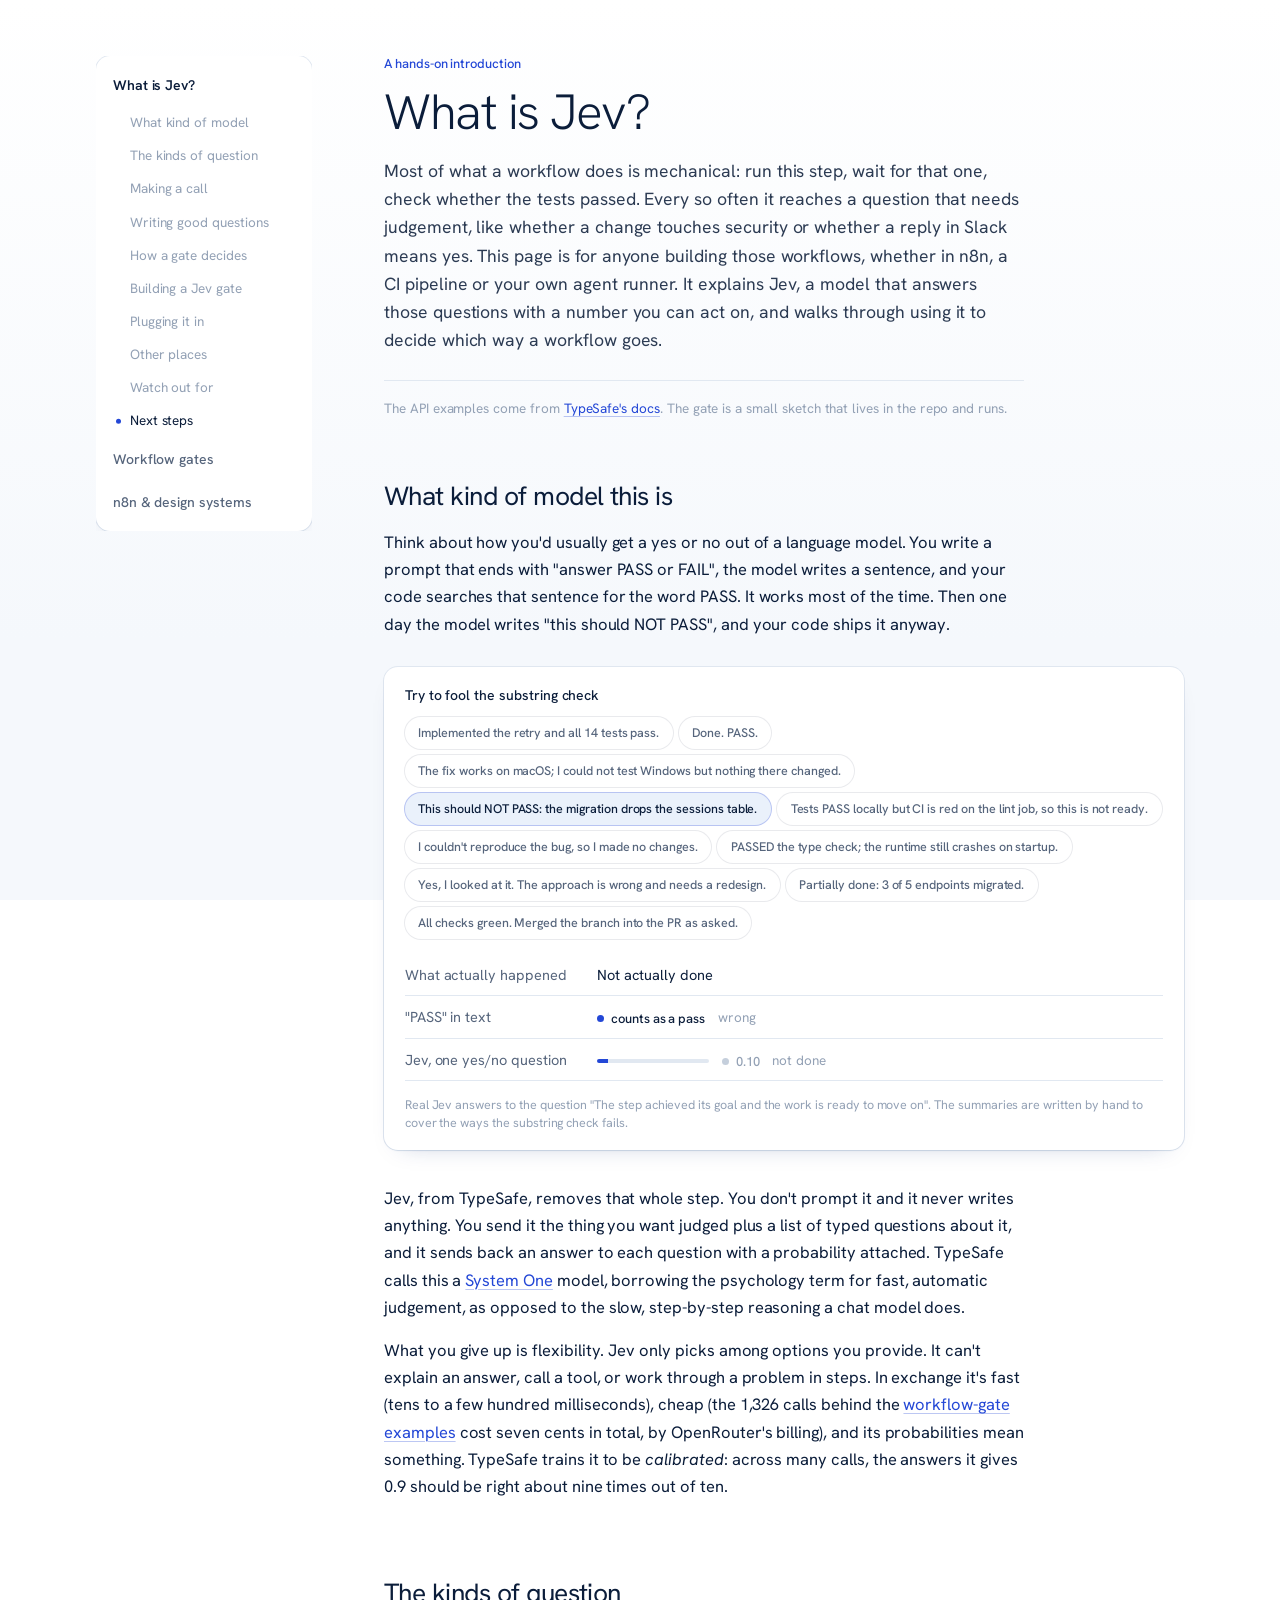
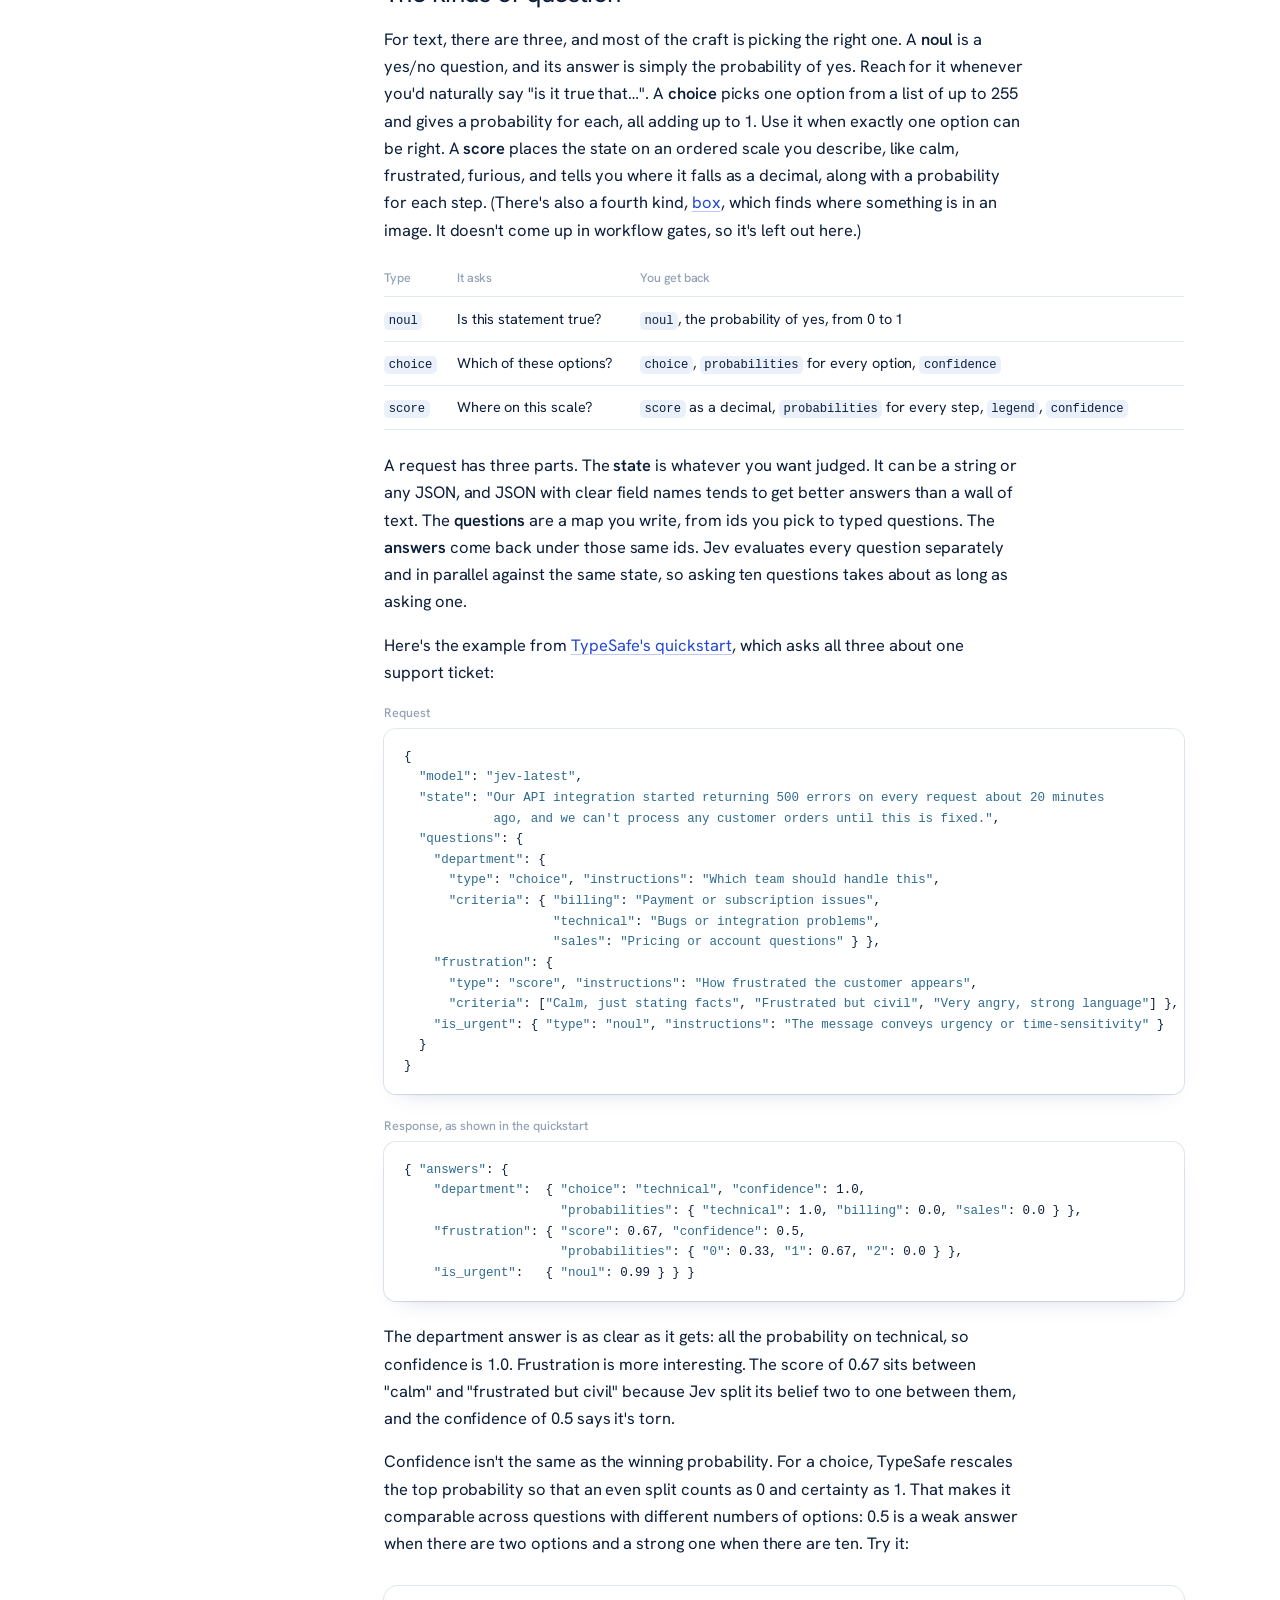
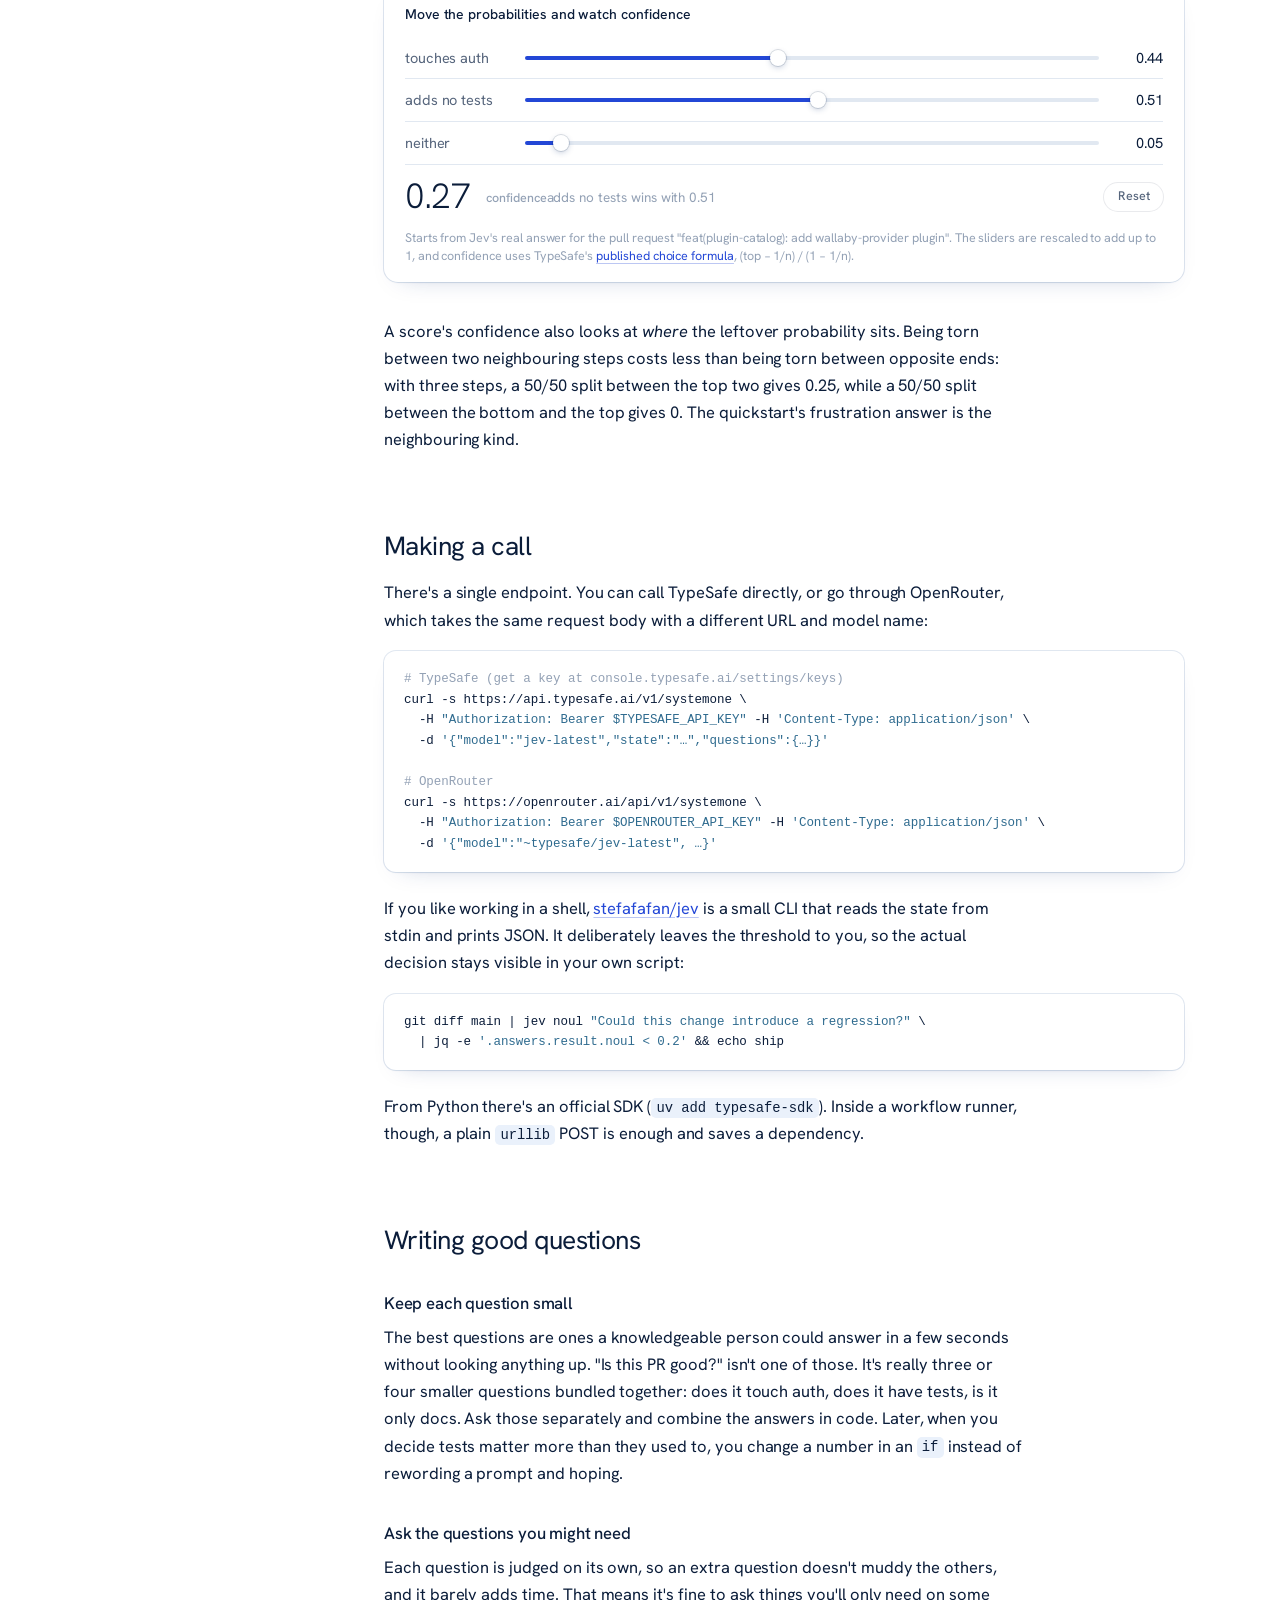
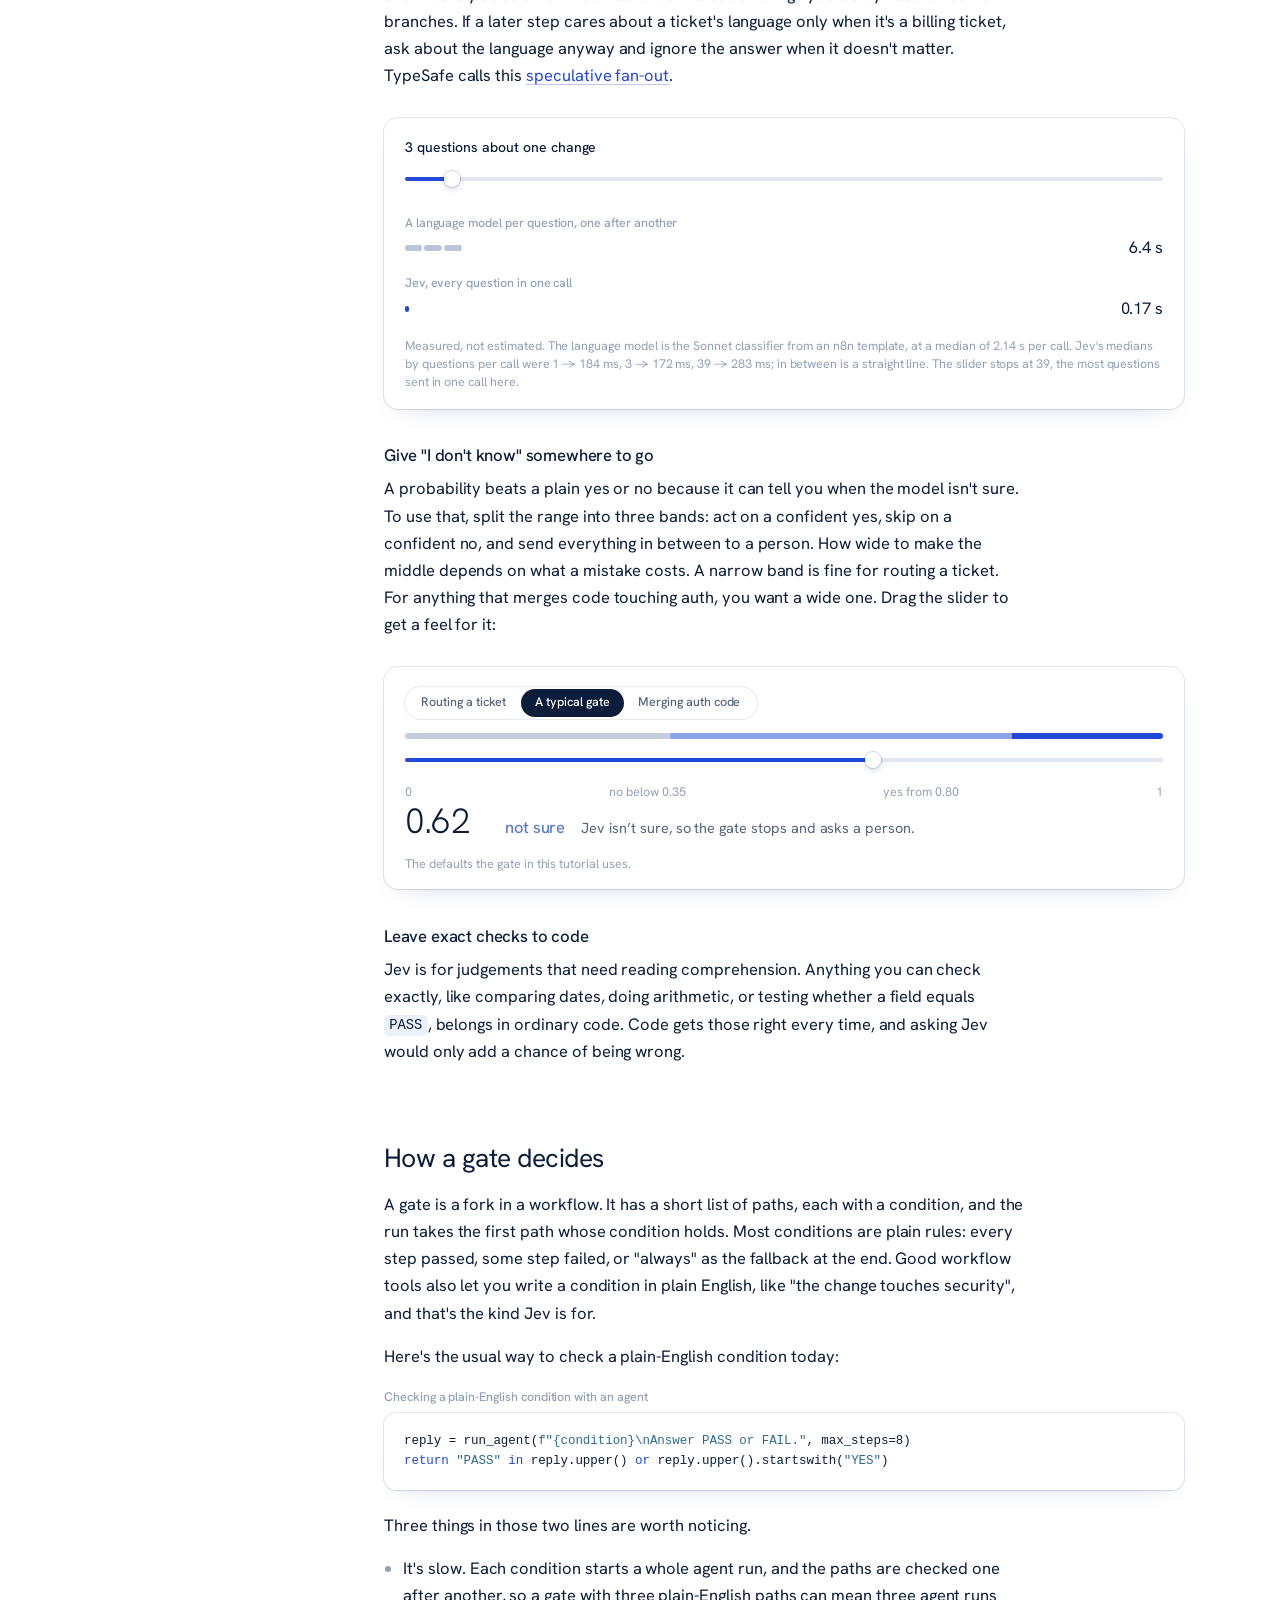
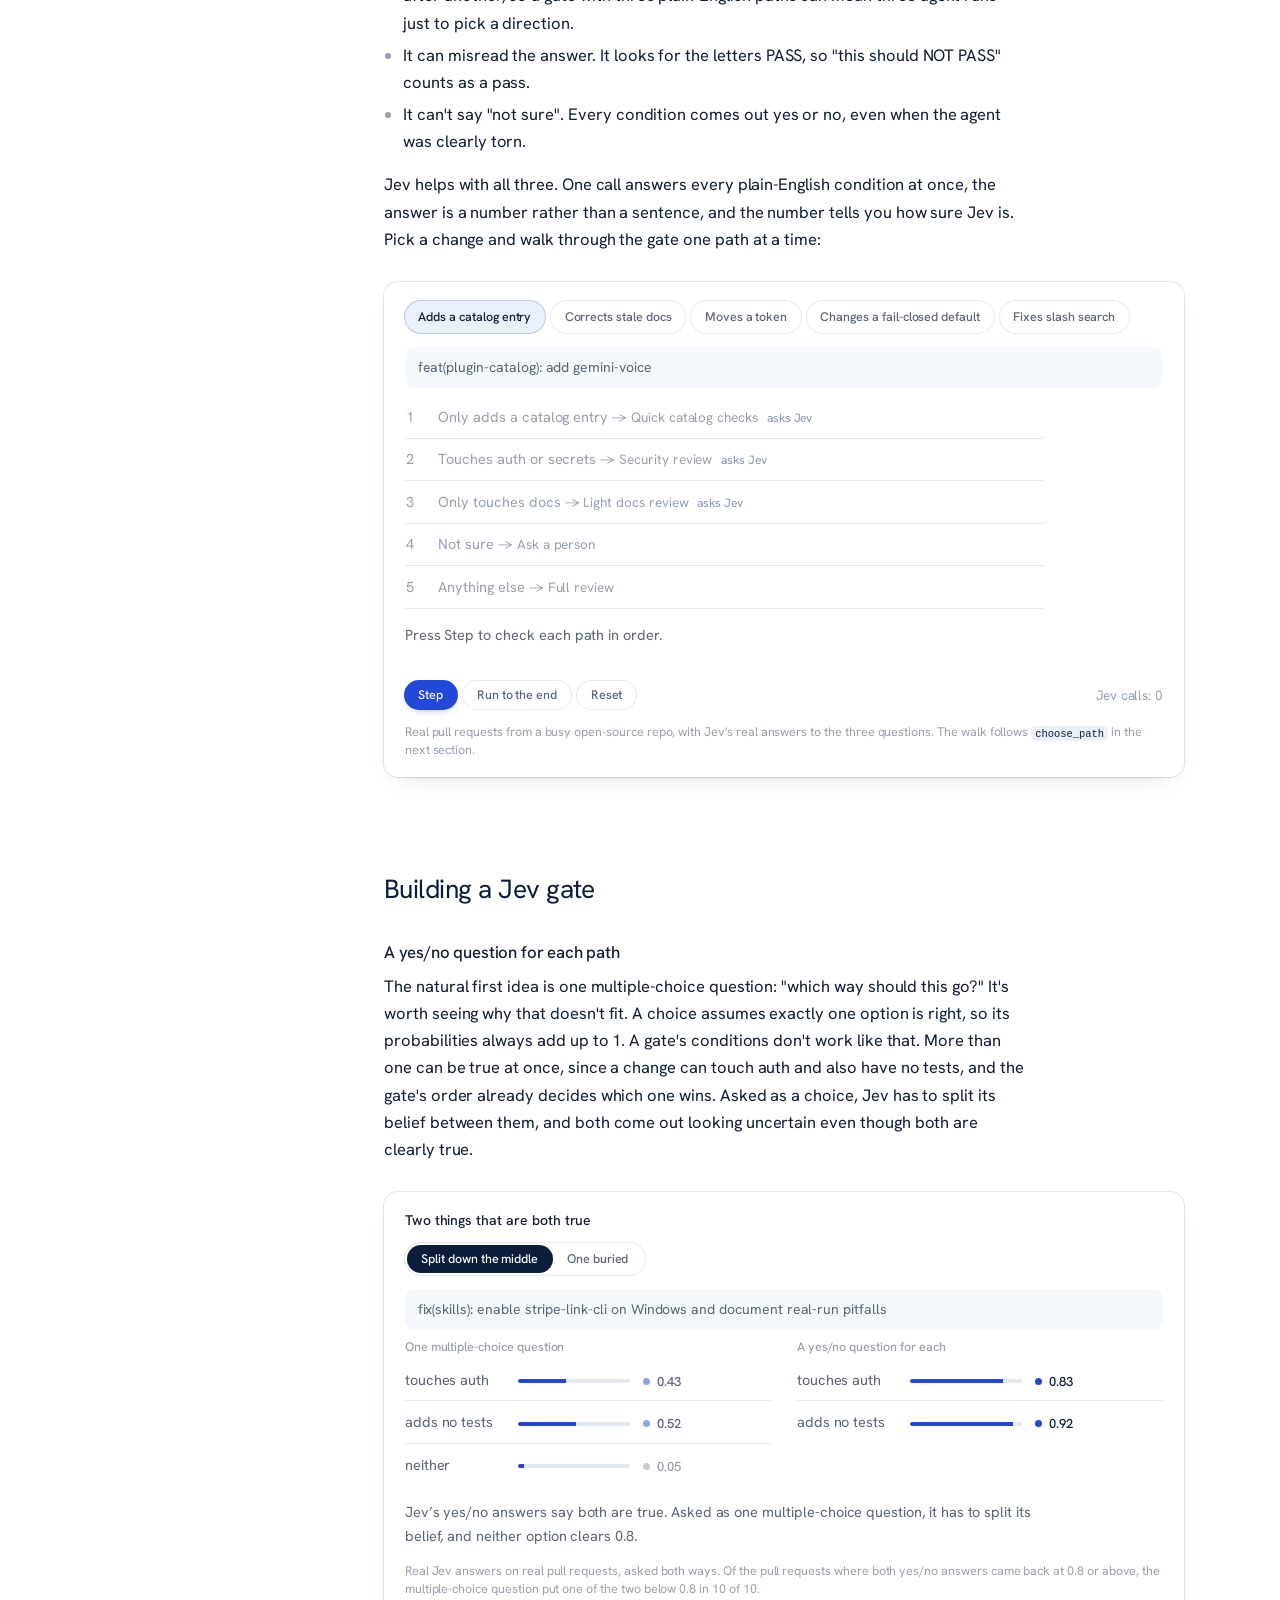
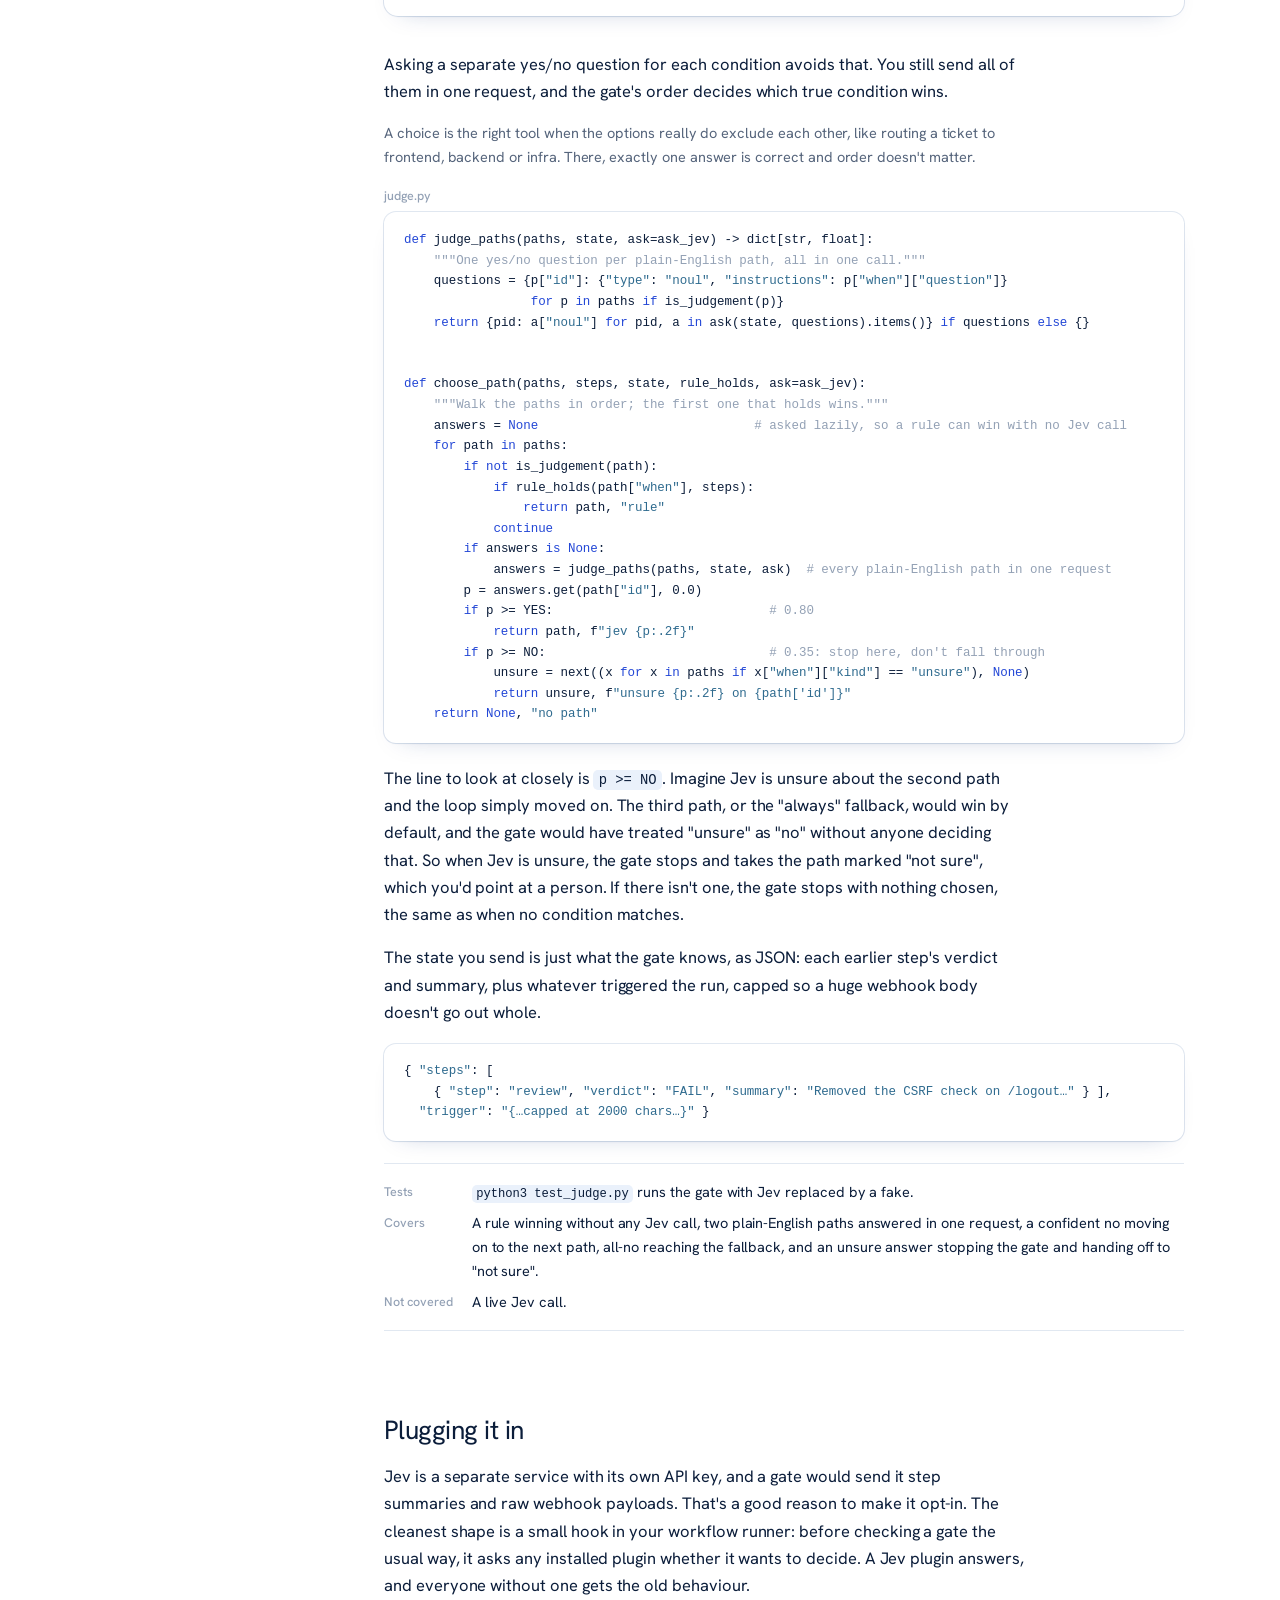
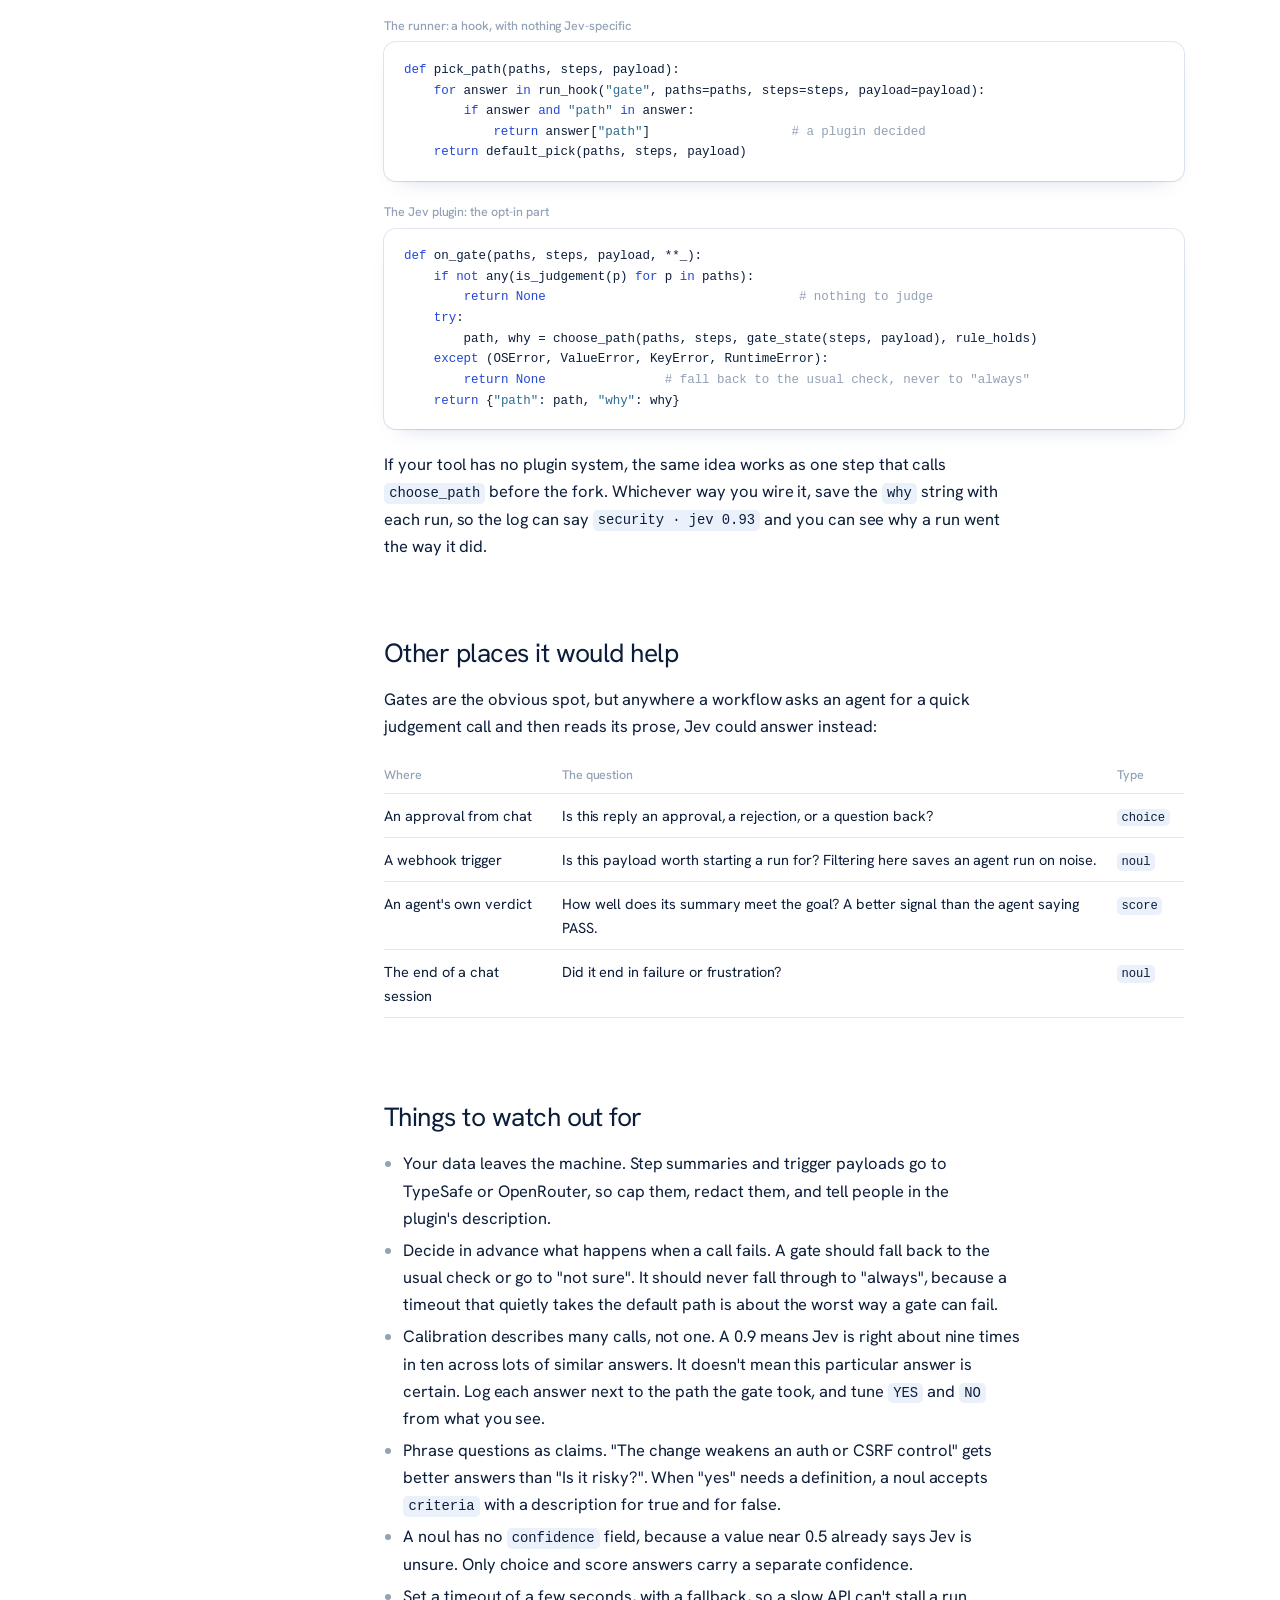
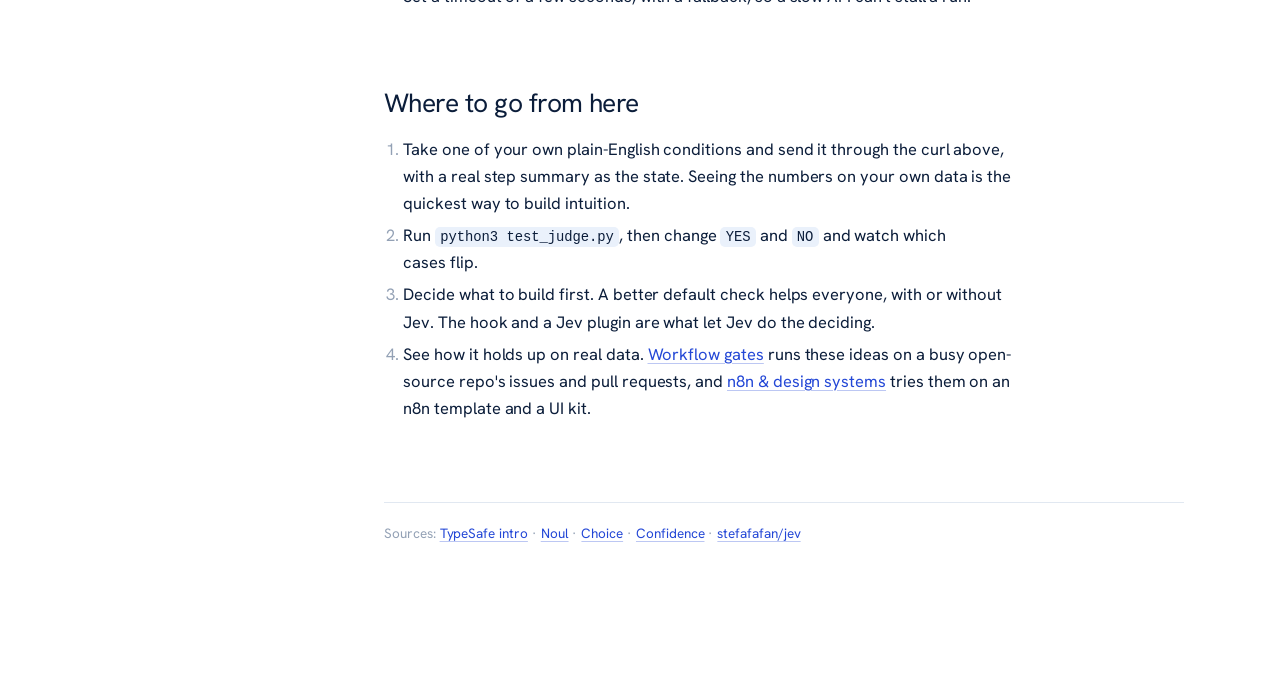
==== commit 8d0fe16f: "Real Jev answers in every widget, one framing, darker lede, scrollable tables" ====
--- a/index.html
+++ b/index.html
@@ -3,7 +3,7 @@
 <head>
 <meta charset="utf-8">
 <meta name="viewport" content="width=device-width, initial-scale=1">
-<title>Using Jev for workflow gates</title>
+<title>What is Jev?</title>
 <link rel="preconnect" href="https://fonts.googleapis.com">
 <link rel="preconnect" href="https://fonts.gstatic.com" crossorigin>
 <link href="https://fonts.googleapis.com/css2?family=Hanken+Grotesk:wght@300;400;500;600&display=swap" rel="stylesheet">
@@ -36,9 +36,9 @@
 
   <main>
     <header>
-      <div class="kicker">What is Jev?</div>
-      <h1>Using Jev for workflow gates</h1>
-      <p class="lede">Most of what a workflow does is mechanical: run this step, wait for that one, check whether the tests passed. Every so often it reaches a question that needs judgement, like whether a change touches security or whether a reply in Slack means yes. This tutorial is about handing those questions to Jev, a model that answers them with a number you can act on.</p>
+      <div class="kicker">A hands-on introduction</div>
+      <h1>What is Jev?</h1>
+      <p class="lede">Most of what a workflow does is mechanical: run this step, wait for that one, check whether the tests passed. Every so often it reaches a question that needs judgement, like whether a change touches security or whether a reply in Slack means yes. This page is for anyone building those workflows, whether in n8n, a CI pipeline or your own agent runner. It explains Jev, a model that answers those questions with a number you can act on, and walks through using it to decide which way a workflow goes.</p>
       <div class="meta">The API examples come from <a href="https://docs.typesafe.ai/introduction">TypeSafe's docs</a>. The gate is a small sketch that lives in the repo and runs.</div>
     </header>
 
@@ -47,34 +47,28 @@
       <p>Think about how you'd usually get a yes or no out of a language model. You write a prompt that ends with "answer PASS or FAIL", the model writes a sentence, and your code searches that sentence for the word PASS. It works most of the time. Then one day the model writes "this should NOT PASS", and your code ships it anyway.</p>
       <div class="widget" id="w-parse">
         <div class="wtitle">Try to fool the substring check</div>
-        <div class="chips">
-          <button>Done, all tests PASS.</button>
-          <button>This should NOT PASS review.</button>
-          <button>PASSED the type check; the runtime still crashes.</button>
-          <button>Yes, I looked at it. The approach is wrong.</button>
-          <button>Merged, CI green.</button>
-        </div>
-        <input type="text" value="This should NOT PASS review." aria-label="Step summary">
+        <div class="chips"></div>
+        <div class="wrow"><span class="lab">What actually happened</span><span data-quote></span></div>
         <div class="wrow"><span class="lab">"PASS" in text</span><span data-rule></span></div>
-        <div class="wrow"><span class="lab">A typed answer</span><span data-jev></span></div>
-        <div class="wcap">Pick one or type your own. The second row is a stand-in for a noul, scored on this page by a few keyword rules. It shows the shape of the answer, not Jev's real judgement.</div>
+        <div class="wrow"><span class="lab">Jev, one yes/no question</span><span data-jev></span></div>
+        <div class="wcap">Real Jev answers to the question "The step achieved its goal and the work is ready to move on". The summaries are written by hand to cover the ways the substring check fails.</div>
       </div>
       <p>Jev, from TypeSafe, removes that whole step. You don't prompt it and it never writes anything. You send it the thing you want judged plus a list of typed questions about it, and it sends back an answer to each question with a probability attached. TypeSafe calls this a <a href="https://docs.typesafe.ai/concepts/system-one">System One</a> model, borrowing the psychology term for fast, automatic judgement, as opposed to the slow, step-by-step reasoning a chat model does.</p>
-      <p>A request has three parts. The <strong>state</strong> is whatever you want judged. It can be a string or any JSON, and JSON with clear field names tends to get better answers than a wall of text. The <strong>questions</strong> are a map you write, from ids you pick to typed questions. The <strong>answers</strong> come back under those same ids. Jev evaluates every question separately and in parallel against the same state, so asking ten questions takes about as long as asking one.</p>
-      <p>What you give up is flexibility. Jev only picks among options you provide. It can't explain an answer, call a tool, or work through a problem in steps. In exchange it's fast (tens to a few hundred milliseconds), cheap (the 926 calls behind the <a href="cases.html">workflow-gate examples</a> cost under five cents in total, by OpenRouter's billing), and its probabilities mean something. TypeSafe trains it to be <em>calibrated</em>: across many calls, the answers it gives 0.9 should be right about nine times out of ten.</p>
+      <p>What you give up is flexibility. Jev only picks among options you provide. It can't explain an answer, call a tool, or work through a problem in steps. In exchange it's fast (tens to a few hundred milliseconds), cheap (the 1,326 calls behind the <a href="cases.html">workflow-gate examples</a> cost seven cents in total, by OpenRouter's billing), and its probabilities mean something. TypeSafe trains it to be <em>calibrated</em>: across many calls, the answers it gives 0.9 should be right about nine times out of ten.</p>
     </section>
 
     <section id="primitives">
       <h2>The kinds of question</h2>
       <p>For text, there are three, and most of the craft is picking the right one. A <strong>noul</strong> is a yes/no question, and its answer is simply the probability of yes. Reach for it whenever you'd naturally say "is it true that…". A <strong>choice</strong> picks one option from a list of up to 255 and gives a probability for each, all adding up to 1. Use it when exactly one option can be right. A <strong>score</strong> places the state on an ordered scale you describe, like calm, frustrated, furious, and tells you where it falls as a decimal, along with a probability for each step. (There's also a fourth kind, <a href="https://docs.typesafe.ai/primitives/box">box</a>, which finds where something is in an image. It doesn't come up in workflow gates, so it's left out here.)</p>
-      <table>
+      <div class="scroll"><table>
         <thead><tr><th>Type</th><th>It asks</th><th>You get back</th></tr></thead>
         <tbody>
           <tr><td><code>noul</code></td><td>Is this statement true?</td><td><code>noul</code>, the probability of yes, from 0 to 1</td></tr>
           <tr><td><code>choice</code></td><td>Which of these options?</td><td><code>choice</code>, <code>probabilities</code> for every option, <code>confidence</code></td></tr>
           <tr><td><code>score</code></td><td>Where on this scale?</td><td><code>score</code> as a decimal, <code>probabilities</code> for every step, <code>legend</code>, <code>confidence</code></td></tr>
         </tbody>
-      </table>
+      </table></div>
+      <p>A request has three parts. The <strong>state</strong> is whatever you want judged. It can be a string or any JSON, and JSON with clear field names tends to get better answers than a wall of text. The <strong>questions</strong> are a map you write, from ids you pick to typed questions. The <strong>answers</strong> come back under those same ids. Jev evaluates every question separately and in parallel against the same state, so asking ten questions takes about as long as asking one.</p>
       <p>Here's the example from <a href="https://docs.typesafe.ai/introduction/quickstart">TypeSafe's quickstart</a>, which asks all three about one support ticket:</p>
       <figure>
         <figcaption>Request</figcaption>
@@ -108,11 +102,11 @@
       <p>Confidence isn't the same as the winning probability. For a choice, TypeSafe rescales the top probability so that an even split counts as 0 and certainty as 1. That makes it comparable across questions with different numbers of options: 0.5 is a weak answer when there are two options and a strong one when there are ten. Try it:</p>
       <div class="widget" id="w-conf">
         <div class="wtitle">Move the probabilities and watch confidence</div>
-        <div class="wrow three"><span class="lab">billing</span><input type="range" min="0" max="100" value="16" aria-label="billing"><span data-opt></span></div>
-        <div class="wrow three"><span class="lab">technical</span><input type="range" min="0" max="100" value="84" aria-label="technical"><span data-opt></span></div>
-        <div class="wrow three"><span class="lab">sales</span><input type="range" min="0" max="100" value="0" aria-label="sales"><span data-opt></span></div>
+        <div class="wrow three"><span class="lab">touches auth</span><input type="range" min="0" max="100" value="44" aria-label="touches auth"><span data-opt></span></div>
+        <div class="wrow three"><span class="lab">adds no tests</span><input type="range" min="0" max="100" value="51" aria-label="adds no tests"><span data-opt></span></div>
+        <div class="wrow three"><span class="lab">neither</span><input type="range" min="0" max="100" value="5" aria-label="neither"><span data-opt></span></div>
         <div class="readout"><span class="big" data-conf></span><span><span class="wsub">confidence</span><span class="dim" data-top></span></span><button class="wbtn" data-reset style="margin-left:auto">Reset</button></div>
-        <div class="wcap">The sliders are rescaled to add up to 1. Confidence uses TypeSafe's <a href="https://docs.typesafe.ai/confidence#choice">published choice formula</a>, (top − 1/n) / (1 − 1/n).</div>
+        <div class="wcap">Starts from Jev's real answer for the pull request "<span data-title></span>". The sliders are rescaled to add up to 1, and confidence uses TypeSafe's <a href="https://docs.typesafe.ai/confidence#choice">published choice formula</a>, (top − 1/n) / (1 − 1/n).</div>
       </div>
       <p>A score's confidence also looks at <em>where</em> the leftover probability sits. Being torn between two neighbouring steps costs less than being torn between opposite ends: with three steps, a 50/50 split between the top two gives 0.25, while a 50/50 split between the bottom and the top gives 0. The quickstart's frustration answer is the neighbouring kind.</p>
     </section>
@@ -143,14 +137,14 @@
       <p>Each question is judged on its own, so an extra question doesn't muddy the others, and it barely adds time. That means it's fine to ask things you'll only need on some branches. If a later step cares about a ticket's language only when it's a billing ticket, ask about the language anyway and ignore the answer when it doesn't matter. TypeSafe calls this <a href="https://docs.typesafe.ai/patterns/fan-out">speculative fan-out</a>.</p>
       <div class="widget" id="w-fan">
         <div class="wtitle" data-n></div>
-        <input type="range" min="1" max="10" value="3" aria-label="number of questions">
+        <input type="range" min="1" max="39" value="3" aria-label="number of questions">
         <div style="margin-top:1rem">
-          <div class="wsub">An agent step per question, one after another</div>
+          <div class="wsub">A language model per question, one after another</div>
           <div class="tlwrap"><div class="lane" data-agent></div><span class="t" data-at></span></div>
           <div class="wsub" style="margin-top:.8rem">Jev, every question in one call</div>
           <div class="tlwrap"><div class="lane" data-jev></div><span class="t" data-jt></span></div>
         </div>
-        <div class="wcap">Illustrative timings: about 6.5 s per agent step, and about 180 ms for a Jev call, the median across the <a href="cases.html">workflow-gate examples</a>.</div>
+        <div class="wcap">Measured, not estimated. The language model is the Sonnet classifier from an n8n template, at a median of <span data-llm></span> s per call. Jev's medians by questions per call were <span data-pts></span>; in between is a straight line. The slider stops at <span data-max></span>, the most questions sent in one call here.</div>
       </div>
       <h3>Give "I don't know" somewhere to go</h3>
       <p>A probability beats a plain yes or no because it can tell you when the model isn't sure. To use that, split the range into three bands: act on a confident yes, skip on a confident no, and send everything in between to a person. How wide to make the middle depends on what a mistake costs. A narrow band is fine for routing a ticket. For anything that merges code touching auth, you want a wide one. Drag the slider to get a feel for it:</p>
@@ -187,17 +181,12 @@
       </ul>
       <p>Jev helps with all three. One call answers every plain-English condition at once, the answer is a number rather than a sentence, and the number tells you how sure Jev is. Pick a change and walk through the gate one path at a time:</p>
       <div class="widget" id="w-gate">
-        <div class="seg" data-sc>
-          <button data-k="catalog" aria-pressed="true">Adds a catalog entry</button>
-          <button data-k="token">Token refresh</button>
-          <button data-k="csrf">Removed CSRF check</button>
-          <button data-k="typo">Typo fix</button>
-        </div>
+        <div class="chips" data-sc></div>
         <div class="wstate" data-state></div>
         <ol class="paths"></ol>
         <p class="wlog" data-log></p>
         <div class="wbar"><button class="wbtn next" data-step>Step</button><button class="wbtn" data-run>Run to the end</button><button class="wbtn" data-reset>Reset</button><span class="dim" data-calls></span></div>
-        <div class="wcap">The changes and Jev's numbers are made up for illustration. The walk follows <code>choose_path</code> in the next section.</div>
+        <div class="wcap">Real pull requests from a busy open-source repo, with Jev's real answers to the three questions. The walk follows <code>choose_path</code> in the next section.</div>
       </div>
     </section>
 
@@ -206,14 +195,15 @@
       <h3>A yes/no question for each path</h3>
       <p>The natural first idea is one multiple-choice question: "which way should this go?" It's worth seeing why that doesn't fit. A choice assumes exactly one option is right, so its probabilities always add up to 1. A gate's conditions don't work like that. More than one can be true at once, since a change can touch auth and also have no tests, and the gate's order already decides which one wins. Asked as a choice, Jev has to split its belief between them, and both come out looking uncertain even though both are clearly true.</p>
       <div class="widget" id="w-split">
-        <div class="wtitle">Which of these are true for this change?</div>
-        <div class="checks"><label><input type="checkbox" checked>touches auth</label><label><input type="checkbox" checked>has no tests</label></div>
+        <div class="wtitle">Two things that are both true</div>
+        <div class="seg"><button data-i="0">Split down the middle</button><button data-i="1">One buried</button></div>
+        <div class="wstate" data-title></div>
         <div class="wcols">
           <div><div class="wsub">One multiple-choice question</div><div data-choice></div></div>
           <div><div class="wsub">A yes/no question for each</div><div data-noul></div></div>
         </div>
         <p class="wlog" data-note></p>
-        <div class="wcap">Mocked numbers that show the shape of each answer.</div>
+        <div class="wcap">Real Jev answers on real pull requests, asked both ways. Of the pull requests where both yes/no answers came back at 0.8 or above, the multiple-choice question put one of the two below 0.8 in <span data-count></span>.</div>
       </div>
       <p>Asking a separate yes/no question for each condition avoids that. You still send all of them in one request, and the gate's order decides which true condition wins.</p>
       <p class="note">A choice is the right tool when the options really do exclude each other, like routing a ticket to frontend, backend or infra. There, exactly one answer is correct and order doesn't matter.</p>
@@ -278,18 +268,13 @@
         <span class="k">return None</span>                <span class="c"># fall back to the usual check, never to "always"</span>
     <span class="k">return</span> {<span class="s">"path"</span>: path, <span class="s">"why"</span>: why}</code></pre>
       </figure>
-      <p>In the workflow editor, three small things would make this usable:</p>
-      <ul>
-        <li>A "Not sure" path people can add to a gate, with a hint to point it at a person.</li>
-        <li>The reason in the run log. If the <code>why</code> string is saved with each run, the log can say <code>security · jev 0.93</code>, and you can see at a glance why a run went the way it did.</li>
-        <li>A better default for people without a Jev key: replace the agent run with one structured call to a regular model that returns a typed verdict. That alone fixes the "NOT PASS" bug.</li>
-      </ul>
+      <p>If your tool has no plugin system, the same idea works as one step that calls <code>choose_path</code> before the fork. Whichever way you wire it, save the <code>why</code> string with each run, so the log can say <code>security · jev 0.93</code> and you can see why a run went the way it did.</p>
     </section>
 
     <section id="elsewhere">
       <h2>Other places it would help</h2>
       <p>Gates are the obvious spot, but anywhere a workflow asks an agent for a quick judgement call and then reads its prose, Jev could answer instead:</p>
-      <table>
+      <div class="scroll"><table>
         <thead><tr><th>Where</th><th>The question</th><th>Type</th></tr></thead>
         <tbody>
           <tr><td>An approval from chat</td><td>Is this reply an approval, a rejection, or a question back?</td><td><code>choice</code></td></tr>
@@ -297,7 +282,7 @@
           <tr><td>An agent's own verdict</td><td>How well does its summary meet the goal? A better signal than the agent saying PASS.</td><td><code>score</code></td></tr>
           <tr><td>The end of a chat session</td><td>Did it end in failure or frustration?</td><td><code>noul</code></td></tr>
         </tbody>
-      </table>
+      </table></div>
     </section>
 
     <section id="careful">
@@ -331,6 +316,7 @@
   </main>
 </div>
 
+<script src="widget-data.js"></script>
 <script src="widgets.js"></script>
 <script>
   const links = [...document.querySelectorAll('nav.toc .sections a')];
--- a/style.css
+++ b/style.css
@@ -28,6 +28,8 @@
   gap: 4.5rem; max-width: 73rem; margin: 0 auto; padding: 3.5rem 2.5rem 8rem;
 }
 main :is(p, ul, ol, h2, h3, header .lede, header .meta) { max-width: 40rem; }
+.scroll table { min-width: 32rem; }
+@media (max-width: 640px) { .layout { padding-left: 1.2rem; padding-right: 1.2rem; } pre { font-size: 11.5px; } .wrow.three { grid-template-columns: 5.5rem 1fr 2.6rem; gap: .6rem; } .wbar { flex-wrap: wrap; } .wbar .dim { margin-left: 0; width: 100%; } }
 
 /* nav: the three pages as a soft white sheet, the current page's sections under it */
 nav.toc { position: sticky; top: 2rem; align-self: start; font-size: 14px; max-height: calc(100vh - 4rem); overflow-y: auto; }
@@ -56,7 +58,7 @@
 
 .kicker { font: 500 13px/1.3 var(--sans); color: var(--blue); }
 header h1 { font: 300 clamp(2.3rem, 5vw, 3.1rem)/1.12 var(--sans); letter-spacing: -.03em; margin: .7rem 0 1.1rem; }
-header .lede { font-size: 1.15rem; line-height: 1.6; color: var(--mid); margin: 0 0 1.6rem; text-wrap: pretty; }
+header .lede { font-size: 1.1rem; line-height: 1.6; color: #2c3b53; margin: 0 0 1.6rem; text-wrap: pretty; }
 header .meta { font-size: 13.5px; color: var(--soft); border-top: 1px solid var(--hair); padding-top: 1rem; }
 
 section { padding-top: 3.8rem; }
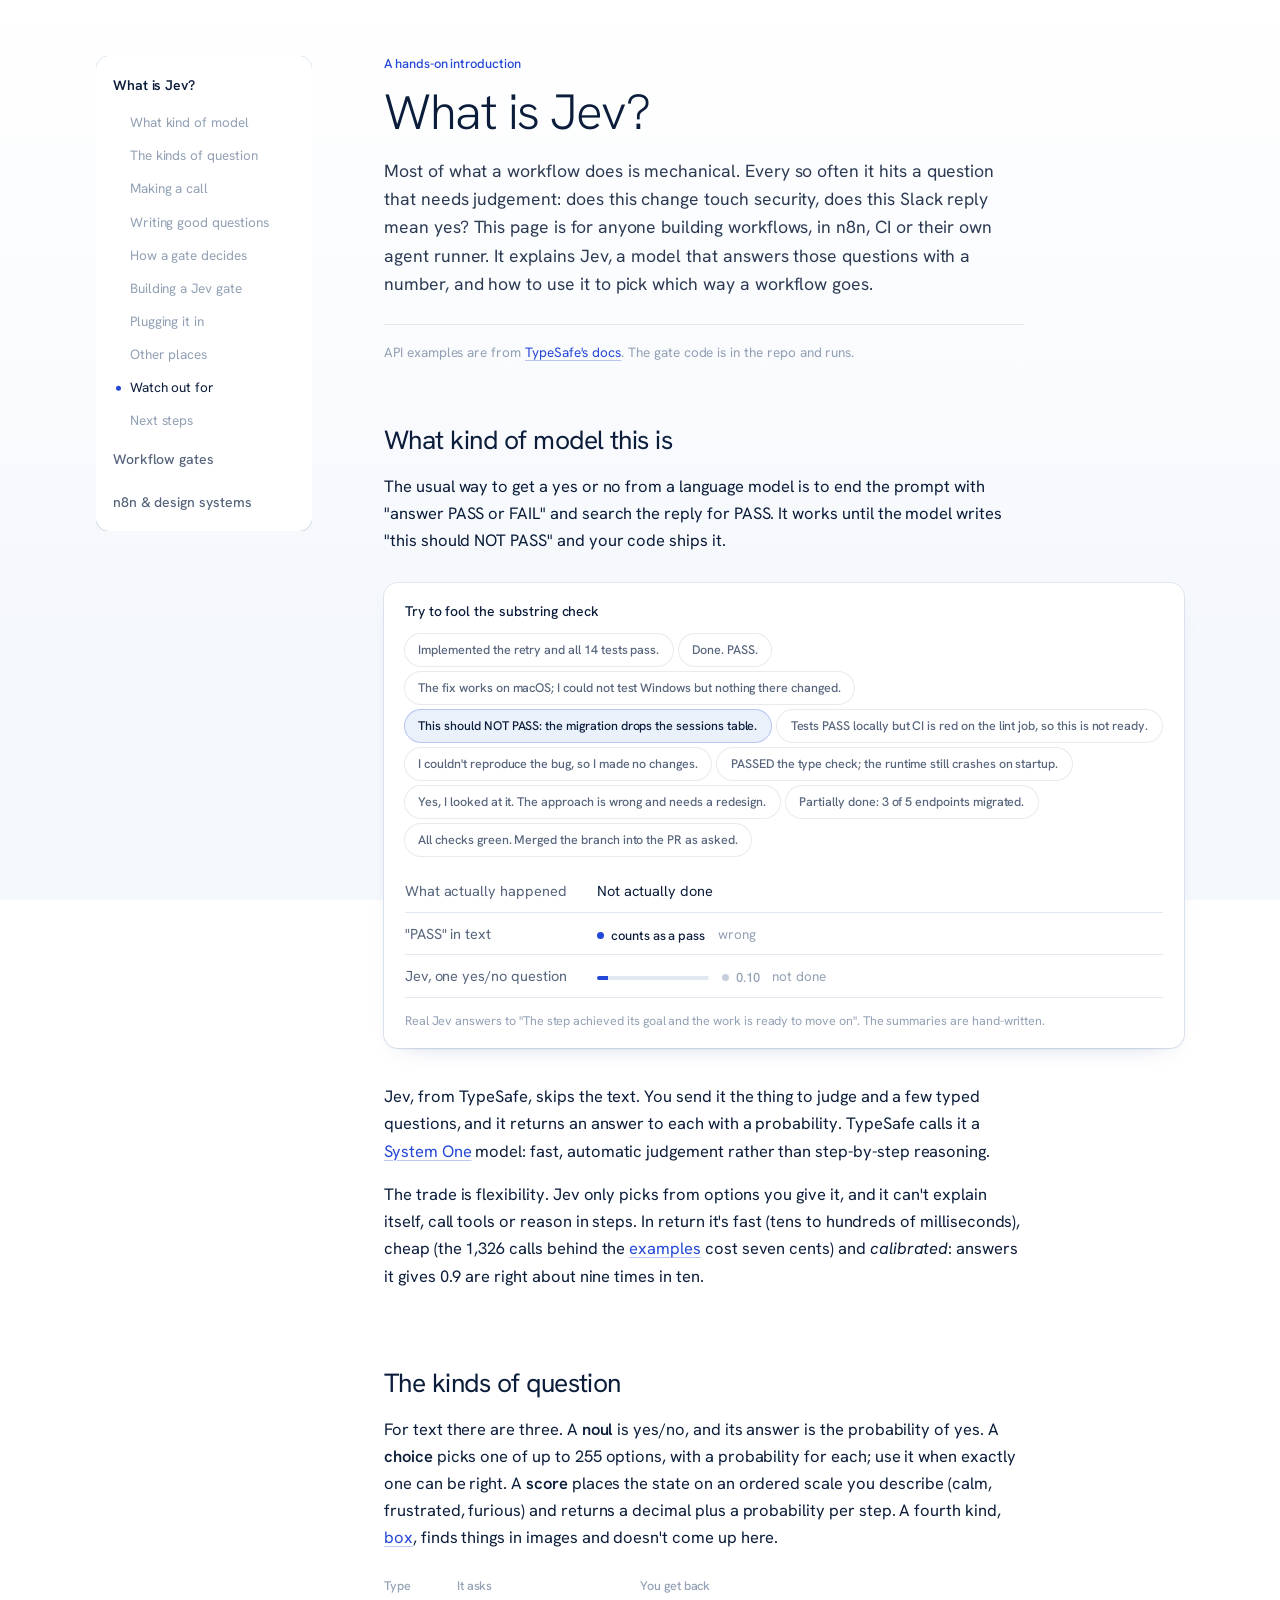
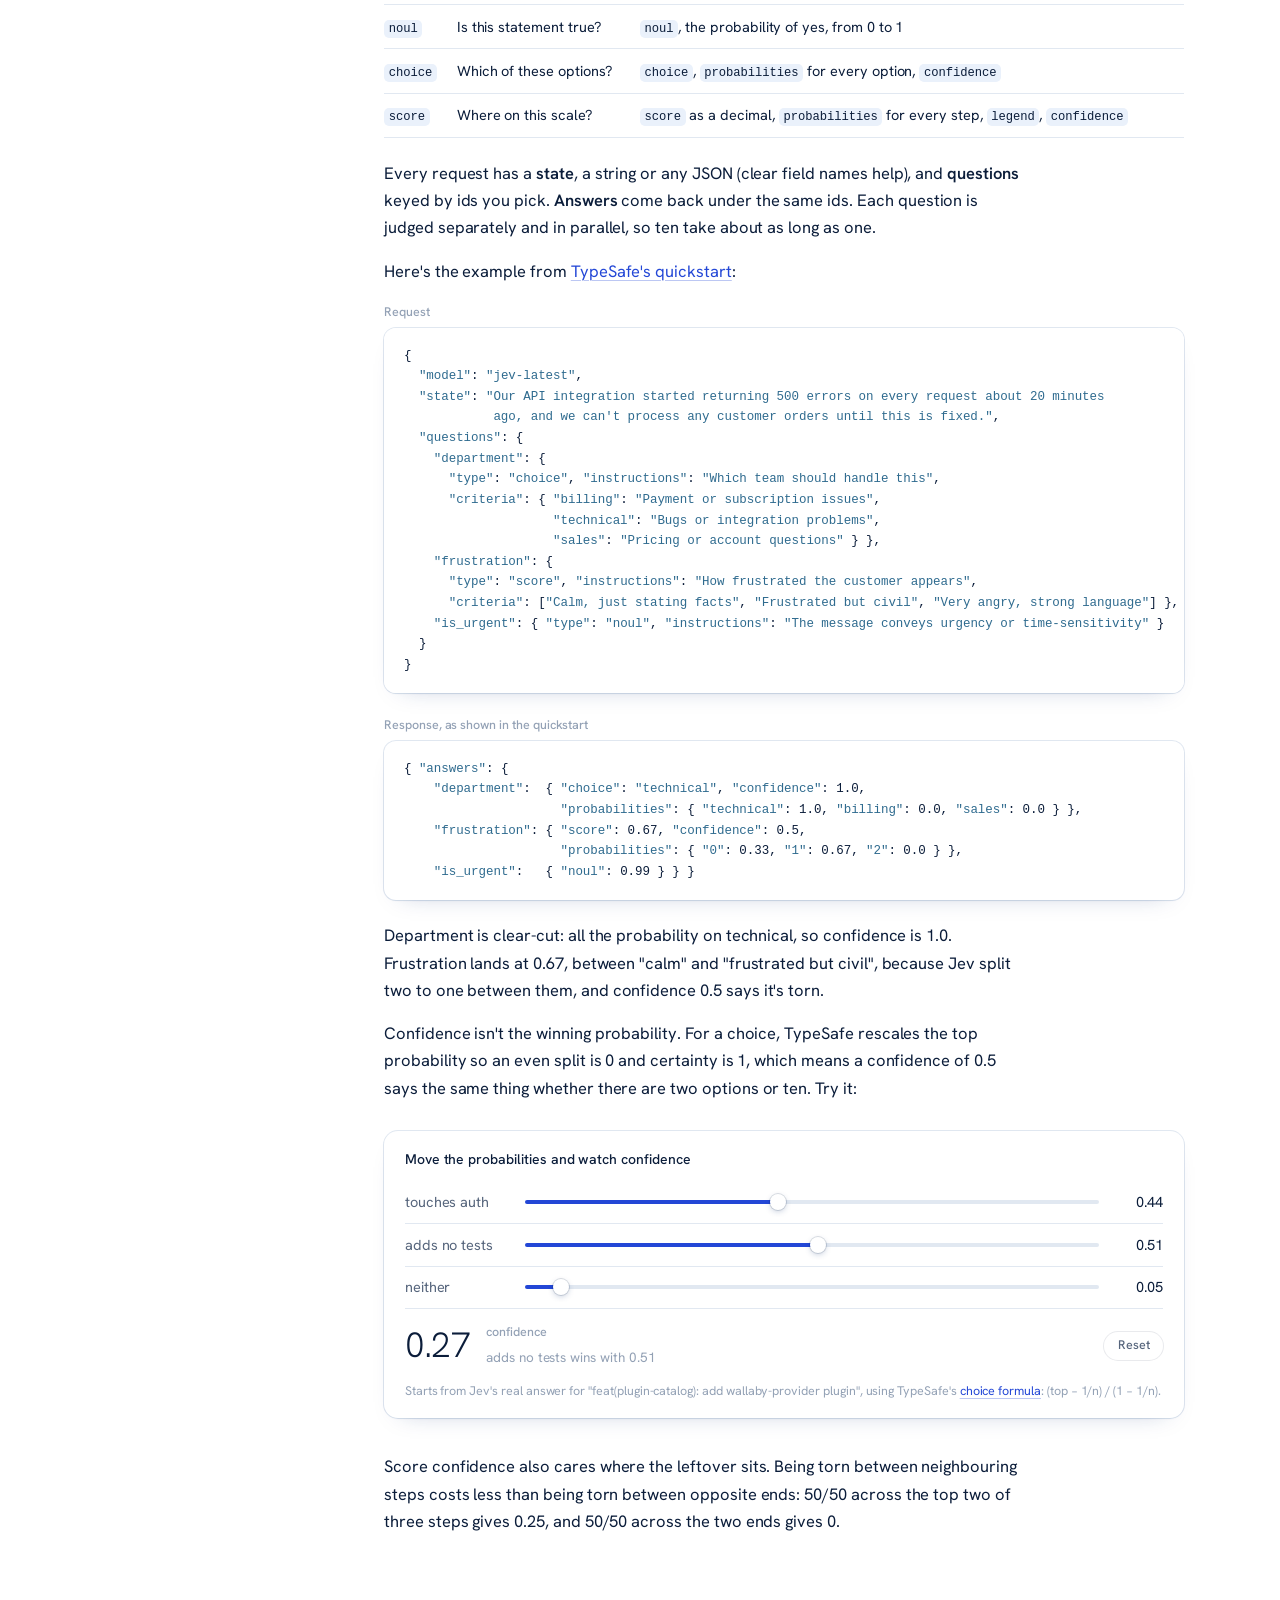
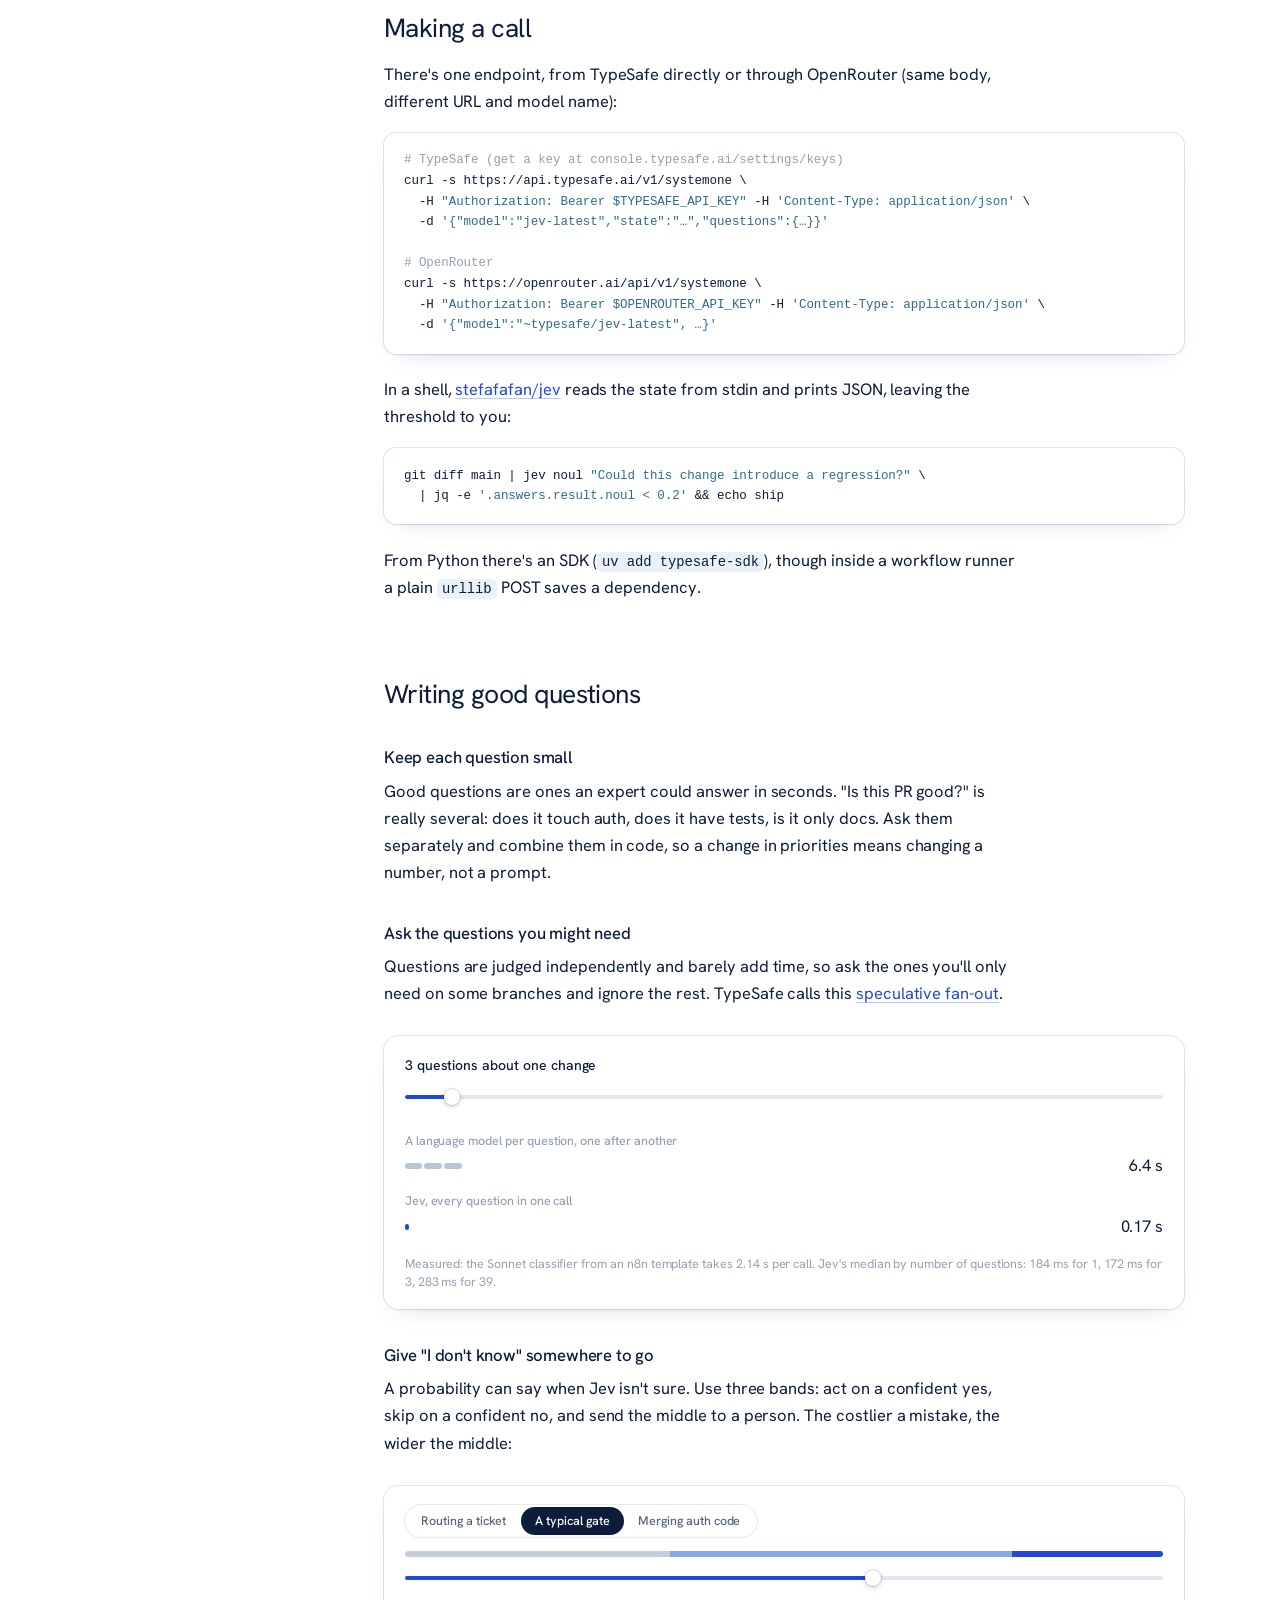
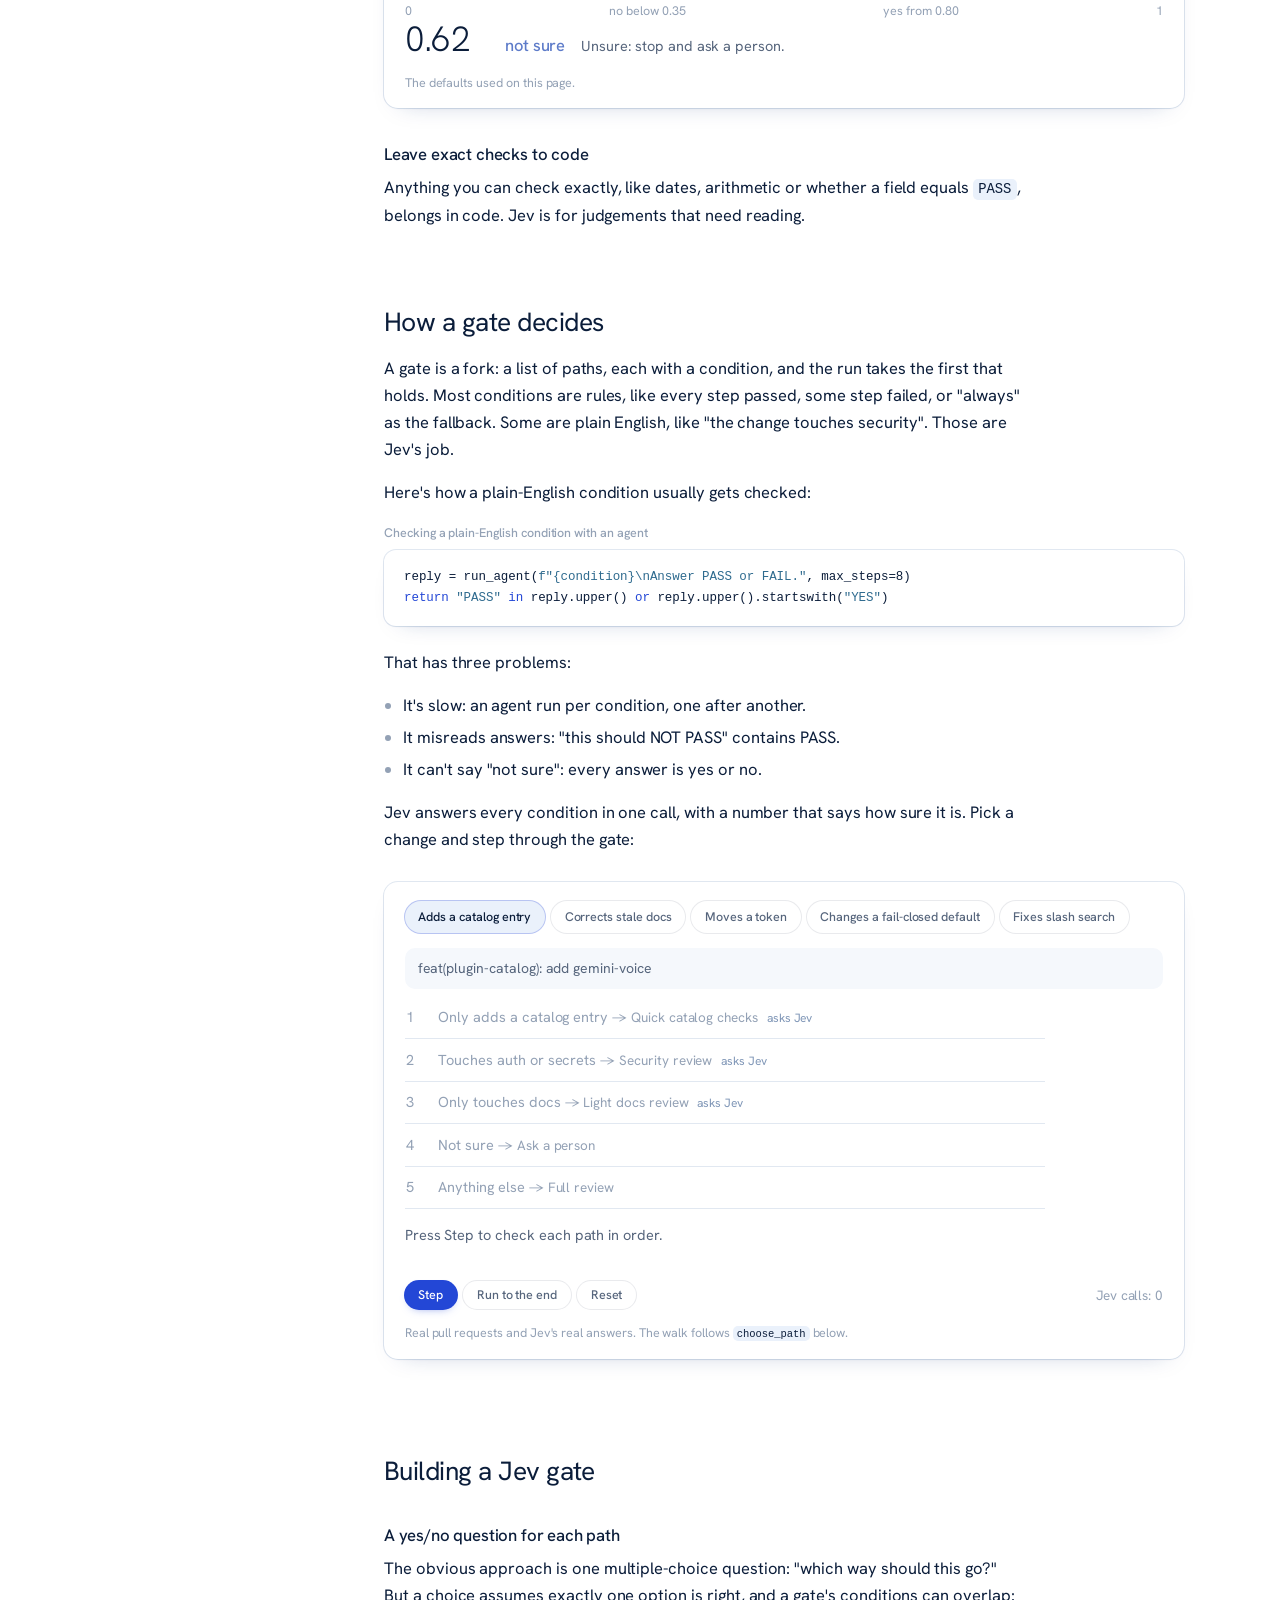
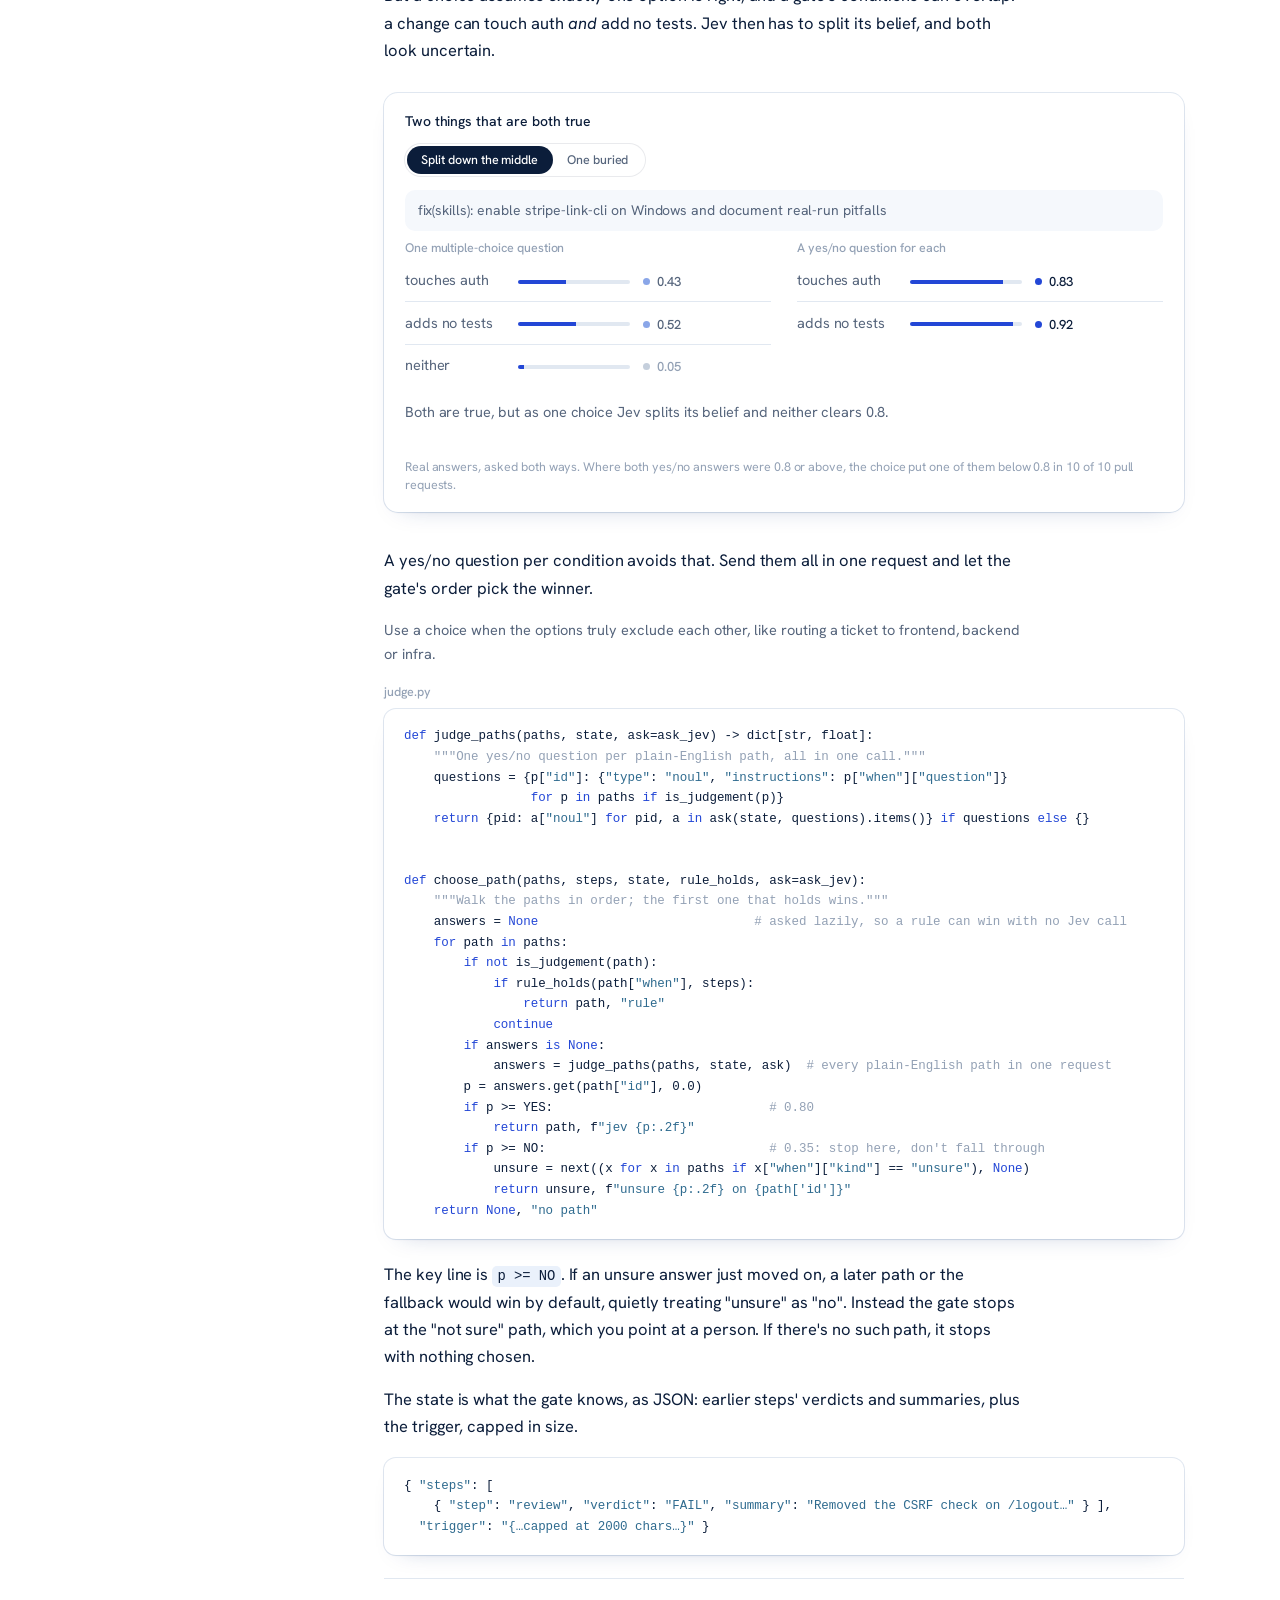
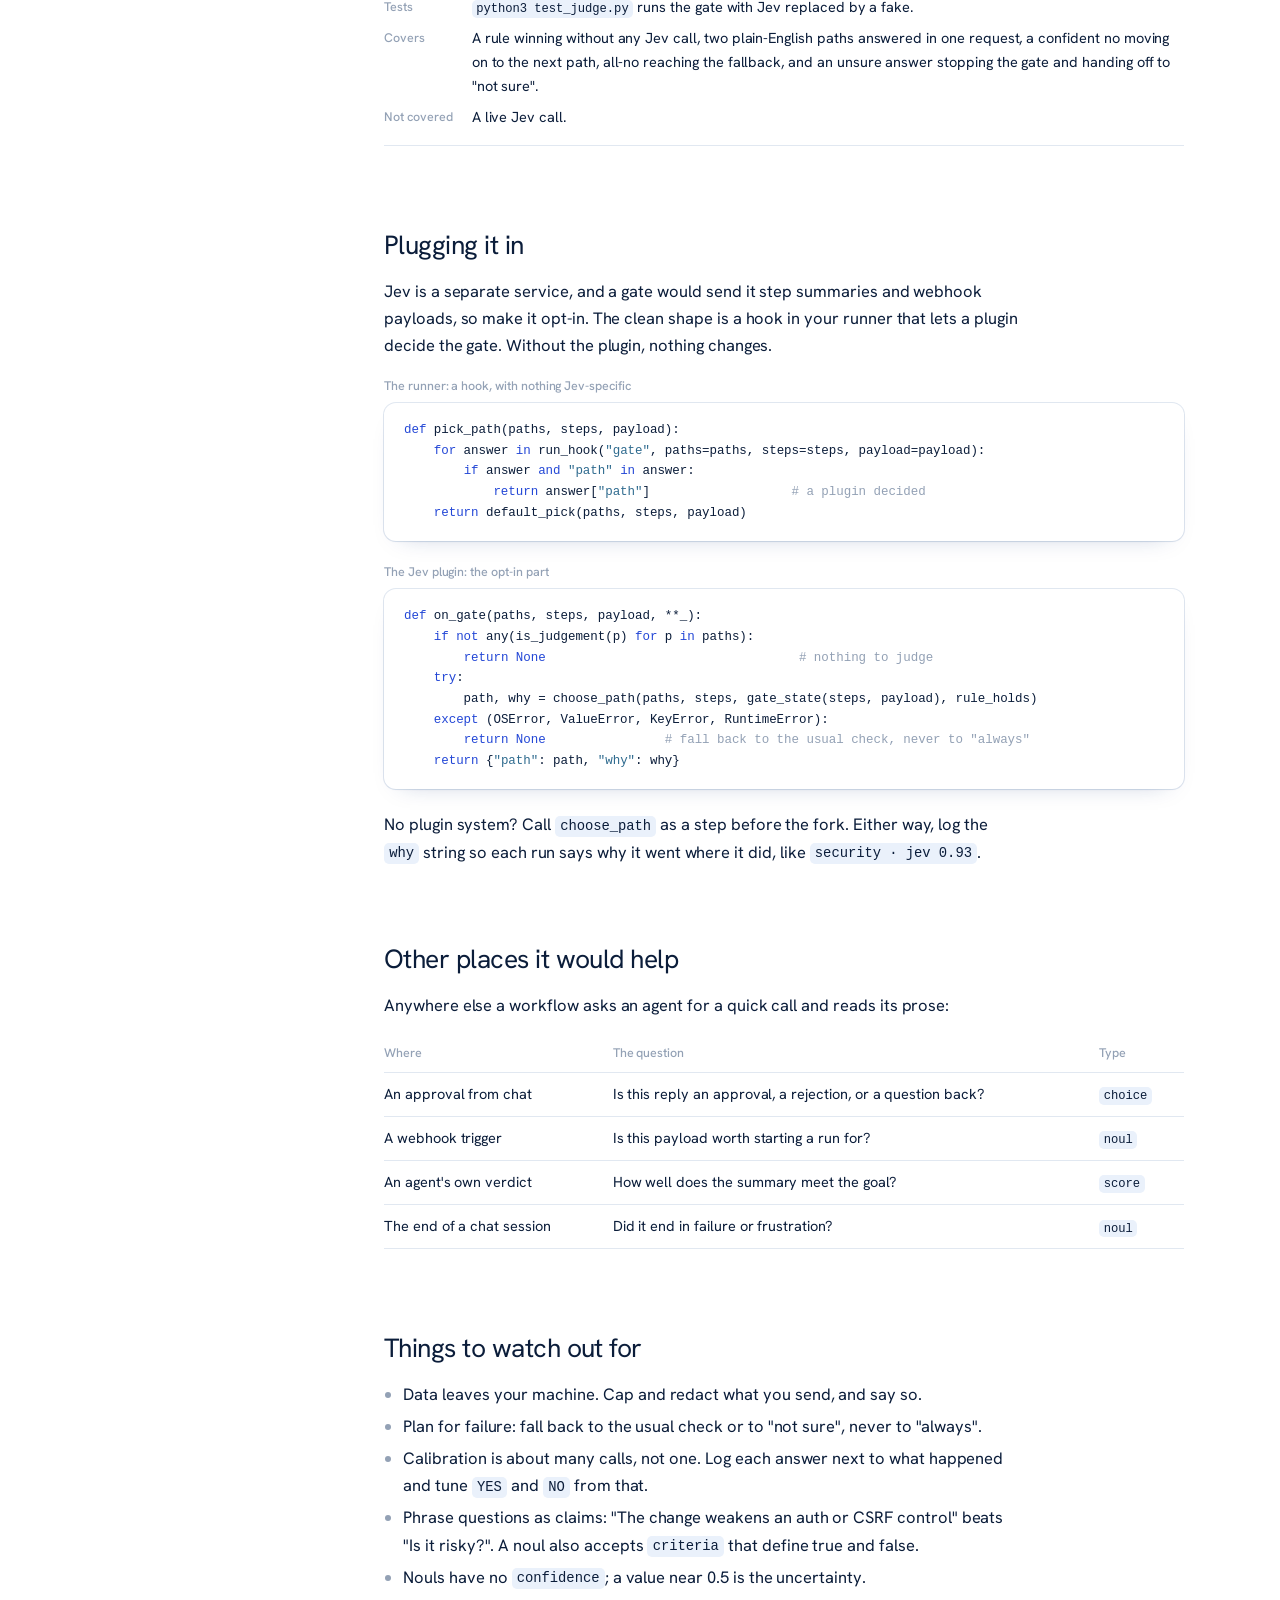
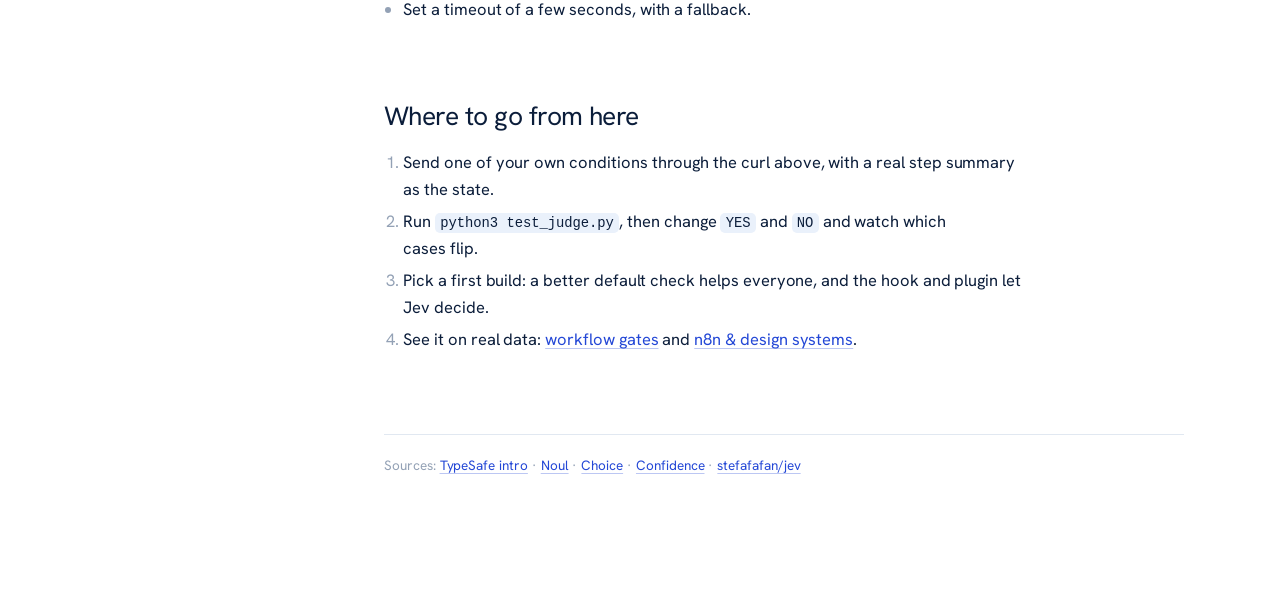
==== commit 21fe89cd: "Tighten copy, fix confidence readout, curl keys and a widget crash" ====
--- a/index.html
+++ b/index.html
@@ -38,28 +38,28 @@
     <header>
       <div class="kicker">A hands-on introduction</div>
       <h1>What is Jev?</h1>
-      <p class="lede">Most of what a workflow does is mechanical: run this step, wait for that one, check whether the tests passed. Every so often it reaches a question that needs judgement, like whether a change touches security or whether a reply in Slack means yes. This page is for anyone building those workflows, whether in n8n, a CI pipeline or your own agent runner. It explains Jev, a model that answers those questions with a number you can act on, and walks through using it to decide which way a workflow goes.</p>
-      <div class="meta">The API examples come from <a href="https://docs.typesafe.ai/introduction">TypeSafe's docs</a>. The gate is a small sketch that lives in the repo and runs.</div>
+      <p class="lede">Most of what a workflow does is mechanical. Every so often it hits a question that needs judgement: does this change touch security, does this Slack reply mean yes? This page is for anyone building workflows, in n8n, CI or their own agent runner. It explains Jev, a model that answers those questions with a number, and how to use it to pick which way a workflow goes.</p>
+      <div class="meta">API examples are from <a href="https://docs.typesafe.ai/introduction">TypeSafe's docs</a>. The gate code is in the repo and runs.</div>
     </header>
 
     <section id="what">
       <h2>What kind of model this is</h2>
-      <p>Think about how you'd usually get a yes or no out of a language model. You write a prompt that ends with "answer PASS or FAIL", the model writes a sentence, and your code searches that sentence for the word PASS. It works most of the time. Then one day the model writes "this should NOT PASS", and your code ships it anyway.</p>
+      <p>The usual way to get a yes or no from a language model is to end the prompt with "answer PASS or FAIL" and search the reply for PASS. It works until the model writes "this should NOT PASS" and your code ships it.</p>
       <div class="widget" id="w-parse">
         <div class="wtitle">Try to fool the substring check</div>
         <div class="chips"></div>
         <div class="wrow"><span class="lab">What actually happened</span><span data-quote></span></div>
         <div class="wrow"><span class="lab">"PASS" in text</span><span data-rule></span></div>
         <div class="wrow"><span class="lab">Jev, one yes/no question</span><span data-jev></span></div>
-        <div class="wcap">Real Jev answers to the question "The step achieved its goal and the work is ready to move on". The summaries are written by hand to cover the ways the substring check fails.</div>
-      </div>
-      <p>Jev, from TypeSafe, removes that whole step. You don't prompt it and it never writes anything. You send it the thing you want judged plus a list of typed questions about it, and it sends back an answer to each question with a probability attached. TypeSafe calls this a <a href="https://docs.typesafe.ai/concepts/system-one">System One</a> model, borrowing the psychology term for fast, automatic judgement, as opposed to the slow, step-by-step reasoning a chat model does.</p>
-      <p>What you give up is flexibility. Jev only picks among options you provide. It can't explain an answer, call a tool, or work through a problem in steps. In exchange it's fast (tens to a few hundred milliseconds), cheap (the 1,326 calls behind the <a href="cases.html">workflow-gate examples</a> cost seven cents in total, by OpenRouter's billing), and its probabilities mean something. TypeSafe trains it to be <em>calibrated</em>: across many calls, the answers it gives 0.9 should be right about nine times out of ten.</p>
+        <div class="wcap">Real Jev answers to "The step achieved its goal and the work is ready to move on". The summaries are hand-written.</div>
+      </div>
+      <p>Jev, from TypeSafe, skips the text. You send it the thing to judge and a few typed questions, and it returns an answer to each with a probability. TypeSafe calls it a <a href="https://docs.typesafe.ai/concepts/system-one">System One</a> model: fast, automatic judgement rather than step-by-step reasoning.</p>
+      <p>The trade is flexibility. Jev only picks from options you give it, and it can't explain itself, call tools or reason in steps. In return it's fast (tens to hundreds of milliseconds), cheap (the 1,326 calls behind the <a href="cases.html">examples</a> cost seven cents) and <em>calibrated</em>: answers it gives 0.9 are right about nine times in ten.</p>
     </section>
 
     <section id="primitives">
       <h2>The kinds of question</h2>
-      <p>For text, there are three, and most of the craft is picking the right one. A <strong>noul</strong> is a yes/no question, and its answer is simply the probability of yes. Reach for it whenever you'd naturally say "is it true that…". A <strong>choice</strong> picks one option from a list of up to 255 and gives a probability for each, all adding up to 1. Use it when exactly one option can be right. A <strong>score</strong> places the state on an ordered scale you describe, like calm, frustrated, furious, and tells you where it falls as a decimal, along with a probability for each step. (There's also a fourth kind, <a href="https://docs.typesafe.ai/primitives/box">box</a>, which finds where something is in an image. It doesn't come up in workflow gates, so it's left out here.)</p>
+      <p>For text there are three. A <strong>noul</strong> is yes/no, and its answer is the probability of yes. A <strong>choice</strong> picks one of up to 255 options, with a probability for each; use it when exactly one can be right. A <strong>score</strong> places the state on an ordered scale you describe (calm, frustrated, furious) and returns a decimal plus a probability per step. A fourth kind, <a href="https://docs.typesafe.ai/primitives/box">box</a>, finds things in images and doesn't come up here.</p>
       <div class="scroll"><table>
         <thead><tr><th>Type</th><th>It asks</th><th>You get back</th></tr></thead>
         <tbody>
@@ -68,8 +68,8 @@
           <tr><td><code>score</code></td><td>Where on this scale?</td><td><code>score</code> as a decimal, <code>probabilities</code> for every step, <code>legend</code>, <code>confidence</code></td></tr>
         </tbody>
       </table></div>
-      <p>A request has three parts. The <strong>state</strong> is whatever you want judged. It can be a string or any JSON, and JSON with clear field names tends to get better answers than a wall of text. The <strong>questions</strong> are a map you write, from ids you pick to typed questions. The <strong>answers</strong> come back under those same ids. Jev evaluates every question separately and in parallel against the same state, so asking ten questions takes about as long as asking one.</p>
-      <p>Here's the example from <a href="https://docs.typesafe.ai/introduction/quickstart">TypeSafe's quickstart</a>, which asks all three about one support ticket:</p>
+      <p>Every request has a <strong>state</strong>, a string or any JSON (clear field names help), and <strong>questions</strong> keyed by ids you pick. <strong>Answers</strong> come back under the same ids. Each question is judged separately and in parallel, so ten take about as long as one.</p>
+      <p>Here's the example from <a href="https://docs.typesafe.ai/introduction/quickstart">TypeSafe's quickstart</a>:</p>
       <figure>
         <figcaption>Request</figcaption>
 <pre><code>{
@@ -98,22 +98,22 @@
                      <span class="s">"probabilities"</span>: { <span class="s">"0"</span>: 0.33, <span class="s">"1"</span>: 0.67, <span class="s">"2"</span>: 0.0 } },
     <span class="s">"is_urgent"</span>:   { <span class="s">"noul"</span>: 0.99 } } }</code></pre>
       </figure>
-      <p>The department answer is as clear as it gets: all the probability on technical, so confidence is 1.0. Frustration is more interesting. The score of 0.67 sits between "calm" and "frustrated but civil" because Jev split its belief two to one between them, and the confidence of 0.5 says it's torn.</p>
-      <p>Confidence isn't the same as the winning probability. For a choice, TypeSafe rescales the top probability so that an even split counts as 0 and certainty as 1. That makes it comparable across questions with different numbers of options: 0.5 is a weak answer when there are two options and a strong one when there are ten. Try it:</p>
+      <p>Department is clear-cut: all the probability on technical, so confidence is 1.0. Frustration lands at 0.67, between "calm" and "frustrated but civil", because Jev split two to one between them, and confidence 0.5 says it's torn.</p>
+      <p>Confidence isn't the winning probability. For a choice, TypeSafe rescales the top probability so an even split is 0 and certainty is 1, which means a confidence of 0.5 says the same thing whether there are two options or ten. Try it:</p>
       <div class="widget" id="w-conf">
         <div class="wtitle">Move the probabilities and watch confidence</div>
         <div class="wrow three"><span class="lab">touches auth</span><input type="range" min="0" max="100" value="44" aria-label="touches auth"><span data-opt></span></div>
         <div class="wrow three"><span class="lab">adds no tests</span><input type="range" min="0" max="100" value="51" aria-label="adds no tests"><span data-opt></span></div>
         <div class="wrow three"><span class="lab">neither</span><input type="range" min="0" max="100" value="5" aria-label="neither"><span data-opt></span></div>
-        <div class="readout"><span class="big" data-conf></span><span><span class="wsub">confidence</span><span class="dim" data-top></span></span><button class="wbtn" data-reset style="margin-left:auto">Reset</button></div>
-        <div class="wcap">Starts from Jev's real answer for the pull request "<span data-title></span>". The sliders are rescaled to add up to 1, and confidence uses TypeSafe's <a href="https://docs.typesafe.ai/confidence#choice">published choice formula</a>, (top − 1/n) / (1 − 1/n).</div>
-      </div>
-      <p>A score's confidence also looks at <em>where</em> the leftover probability sits. Being torn between two neighbouring steps costs less than being torn between opposite ends: with three steps, a 50/50 split between the top two gives 0.25, while a 50/50 split between the bottom and the top gives 0. The quickstart's frustration answer is the neighbouring kind.</p>
+        <div class="readout"><span class="big" data-conf></span><span class="stack"><span class="wsub">confidence</span><span class="dim" data-top></span></span><button class="wbtn" data-reset style="margin-left:auto">Reset</button></div>
+        <div class="wcap">Starts from Jev's real answer for "<span data-title></span>", using TypeSafe's <a href="https://docs.typesafe.ai/confidence#choice">choice formula</a>: (top − 1/n) / (1 − 1/n).</div>
+      </div>
+      <p>Score confidence also cares where the leftover sits. Being torn between neighbouring steps costs less than being torn between opposite ends: 50/50 across the top two of three steps gives 0.25, and 50/50 across the two ends gives 0.</p>
     </section>
 
     <section id="try">
       <h2>Making a call</h2>
-      <p>There's a single endpoint. You can call TypeSafe directly, or go through OpenRouter, which takes the same request body with a different URL and model name:</p>
+      <p>There's one endpoint, from TypeSafe directly or through OpenRouter (same body, different URL and model name):</p>
 <pre><code><span class="c"># TypeSafe (get a key at console.typesafe.ai/settings/keys)</span>
 curl -s https://api.typesafe.ai/v1/systemone \
   -H <span class="s">"Authorization: Bearer $TYPESAFE_API_KEY"</span> -H <span class="s">'Content-Type: application/json'</span> \
@@ -123,18 +123,18 @@
 curl -s https://openrouter.ai/api/v1/systemone \
   -H <span class="s">"Authorization: Bearer $OPENROUTER_API_KEY"</span> -H <span class="s">'Content-Type: application/json'</span> \
   -d <span class="s">'{"model":"~typesafe/jev-latest", …}'</span></code></pre>
-      <p>If you like working in a shell, <a href="https://github.com/stefafafan/jev">stefafafan/jev</a> is a small CLI that reads the state from stdin and prints JSON. It deliberately leaves the threshold to you, so the actual decision stays visible in your own script:</p>
+      <p>In a shell, <a href="https://github.com/stefafafan/jev">stefafafan/jev</a> reads the state from stdin and prints JSON, leaving the threshold to you:</p>
 <pre><code>git diff main | jev noul <span class="s">"Could this change introduce a regression?"</span> \
   | jq -e <span class="s">'.answers.result.noul &lt; 0.2'</span> &amp;&amp; echo ship</code></pre>
-      <p>From Python there's an official SDK (<code>uv add typesafe-sdk</code>). Inside a workflow runner, though, a plain <code>urllib</code> POST is enough and saves a dependency.</p>
+      <p>From Python there's an SDK (<code>uv add typesafe-sdk</code>), though inside a workflow runner a plain <code>urllib</code> POST saves a dependency.</p>
     </section>
 
     <section id="think">
       <h2>Writing good questions</h2>
       <h3>Keep each question small</h3>
-      <p>The best questions are ones a knowledgeable person could answer in a few seconds without looking anything up. "Is this PR good?" isn't one of those. It's really three or four smaller questions bundled together: does it touch auth, does it have tests, is it only docs. Ask those separately and combine the answers in code. Later, when you decide tests matter more than they used to, you change a number in an <code>if</code> instead of rewording a prompt and hoping.</p>
+      <p>Good questions are ones an expert could answer in seconds. "Is this PR good?" is really several: does it touch auth, does it have tests, is it only docs. Ask them separately and combine them in code, so a change in priorities means changing a number, not a prompt.</p>
       <h3>Ask the questions you might need</h3>
-      <p>Each question is judged on its own, so an extra question doesn't muddy the others, and it barely adds time. That means it's fine to ask things you'll only need on some branches. If a later step cares about a ticket's language only when it's a billing ticket, ask about the language anyway and ignore the answer when it doesn't matter. TypeSafe calls this <a href="https://docs.typesafe.ai/patterns/fan-out">speculative fan-out</a>.</p>
+      <p>Questions are judged independently and barely add time, so ask the ones you'll only need on some branches and ignore the rest. TypeSafe calls this <a href="https://docs.typesafe.ai/patterns/fan-out">speculative fan-out</a>.</p>
       <div class="widget" id="w-fan">
         <div class="wtitle" data-n></div>
         <input type="range" min="1" max="39" value="3" aria-label="number of questions">
@@ -144,56 +144,56 @@
           <div class="wsub" style="margin-top:.8rem">Jev, every question in one call</div>
           <div class="tlwrap"><div class="lane" data-jev></div><span class="t" data-jt></span></div>
         </div>
-        <div class="wcap">Measured, not estimated. The language model is the Sonnet classifier from an n8n template, at a median of <span data-llm></span> s per call. Jev's medians by questions per call were <span data-pts></span>; in between is a straight line. The slider stops at <span data-max></span>, the most questions sent in one call here.</div>
+        <div class="wcap">Measured: the Sonnet classifier from an n8n template takes <span data-llm></span> s per call. Jev's median by number of questions: <span data-pts></span>.</div>
       </div>
       <h3>Give "I don't know" somewhere to go</h3>
-      <p>A probability beats a plain yes or no because it can tell you when the model isn't sure. To use that, split the range into three bands: act on a confident yes, skip on a confident no, and send everything in between to a person. How wide to make the middle depends on what a mistake costs. A narrow band is fine for routing a ticket. For anything that merges code touching auth, you want a wide one. Drag the slider to get a feel for it:</p>
+      <p>A probability can say when Jev isn't sure. Use three bands: act on a confident yes, skip on a confident no, and send the middle to a person. The costlier a mistake, the wider the middle:</p>
       <div class="bands" style="--no: 35%; --yes: 80%">
         <div class="seg">
-          <button data-no="0.45" data-yes="0.6" data-cost="Cheap to get wrong, so the unsure band is narrow.">Routing a ticket</button>
-          <button aria-pressed="true" data-no="0.35" data-yes="0.8" data-cost="The defaults the gate in this tutorial uses.">A typical gate</button>
-          <button data-no="0.1" data-yes="0.95" data-cost="Expensive to get wrong, so almost everything goes to a person.">Merging auth code</button>
+          <button data-no="0.45" data-yes="0.6" data-cost="Cheap mistakes: a narrow middle.">Routing a ticket</button>
+          <button aria-pressed="true" data-no="0.35" data-yes="0.8" data-cost="The defaults used on this page.">A typical gate</button>
+          <button data-no="0.1" data-yes="0.95" data-cost="Costly mistakes: most things go to a person.">Merging auth code</button>
         </div>
         <div class="track" aria-hidden="true"><span></span><span></span><span></span></div>
         <input type="range" id="p" min="0" max="1" step="0.01" value="0.62" aria-label="noul probability">
         <div class="legend"><span>0</span><span data-lno>no below 0.35</span><span data-lyes>yes from 0.80</span><span>1</span></div>
         <div class="readout"><span class="p" id="pv">0.62</span><span class="verdict" id="pverdict"></span><span class="why" id="pwhy"></span></div>
-        <div class="wcap" data-cost>The defaults the gate in this tutorial uses.</div>
+        <div class="wcap" data-cost>The defaults used on this page.</div>
       </div>
       <h3>Leave exact checks to code</h3>
-      <p>Jev is for judgements that need reading comprehension. Anything you can check exactly, like comparing dates, doing arithmetic, or testing whether a field equals <code>PASS</code>, belongs in ordinary code. Code gets those right every time, and asking Jev would only add a chance of being wrong.</p>
+      <p>Anything you can check exactly, like dates, arithmetic or whether a field equals <code>PASS</code>, belongs in code. Jev is for judgements that need reading.</p>
     </section>
 
     <section id="gates">
       <h2>How a gate decides</h2>
-      <p>A gate is a fork in a workflow. It has a short list of paths, each with a condition, and the run takes the first path whose condition holds. Most conditions are plain rules: every step passed, some step failed, or "always" as the fallback at the end. Good workflow tools also let you write a condition in plain English, like "the change touches security", and that's the kind Jev is for.</p>
-      <p>Here's the usual way to check a plain-English condition today:</p>
+      <p>A gate is a fork: a list of paths, each with a condition, and the run takes the first that holds. Most conditions are rules, like every step passed, some step failed, or "always" as the fallback. Some are plain English, like "the change touches security". Those are Jev's job.</p>
+      <p>Here's how a plain-English condition usually gets checked:</p>
       <figure>
         <figcaption>Checking a plain-English condition with an agent</figcaption>
 <pre><code>reply = run_agent(<span class="s">f"{condition}\nAnswer PASS or FAIL."</span>, max_steps=8)
 <span class="k">return</span> <span class="s">"PASS"</span> <span class="k">in</span> reply.upper() <span class="k">or</span> reply.upper().startswith(<span class="s">"YES"</span>)</code></pre>
       </figure>
-      <p>Three things in those two lines are worth noticing.</p>
+      <p>That has three problems:</p>
       <ul>
-        <li>It's slow. Each condition starts a whole agent run, and the paths are checked one after another, so a gate with three plain-English paths can mean three agent runs just to pick a direction.</li>
-        <li>It can misread the answer. It looks for the letters PASS, so "this should NOT PASS" counts as a pass.</li>
-        <li>It can't say "not sure". Every condition comes out yes or no, even when the agent was clearly torn.</li>
+        <li>It's slow: an agent run per condition, one after another.</li>
+        <li>It misreads answers: "this should NOT PASS" contains PASS.</li>
+        <li>It can't say "not sure": every answer is yes or no.</li>
       </ul>
-      <p>Jev helps with all three. One call answers every plain-English condition at once, the answer is a number rather than a sentence, and the number tells you how sure Jev is. Pick a change and walk through the gate one path at a time:</p>
+      <p>Jev answers every condition in one call, with a number that says how sure it is. Pick a change and step through the gate:</p>
       <div class="widget" id="w-gate">
         <div class="chips" data-sc></div>
         <div class="wstate" data-state></div>
         <ol class="paths"></ol>
         <p class="wlog" data-log></p>
         <div class="wbar"><button class="wbtn next" data-step>Step</button><button class="wbtn" data-run>Run to the end</button><button class="wbtn" data-reset>Reset</button><span class="dim" data-calls></span></div>
-        <div class="wcap">Real pull requests from a busy open-source repo, with Jev's real answers to the three questions. The walk follows <code>choose_path</code> in the next section.</div>
+        <div class="wcap">Real pull requests and Jev's real answers. The walk follows <code>choose_path</code> below.</div>
       </div>
     </section>
 
     <section id="rewrite">
       <h2>Building a Jev gate</h2>
       <h3>A yes/no question for each path</h3>
-      <p>The natural first idea is one multiple-choice question: "which way should this go?" It's worth seeing why that doesn't fit. A choice assumes exactly one option is right, so its probabilities always add up to 1. A gate's conditions don't work like that. More than one can be true at once, since a change can touch auth and also have no tests, and the gate's order already decides which one wins. Asked as a choice, Jev has to split its belief between them, and both come out looking uncertain even though both are clearly true.</p>
+      <p>The obvious approach is one multiple-choice question: "which way should this go?" But a choice assumes exactly one option is right, and a gate's conditions can overlap: a change can touch auth <em>and</em> add no tests. Jev then has to split its belief, and both look uncertain.</p>
       <div class="widget" id="w-split">
         <div class="wtitle">Two things that are both true</div>
         <div class="seg"><button data-i="0">Split down the middle</button><button data-i="1">One buried</button></div>
@@ -203,10 +203,10 @@
           <div><div class="wsub">A yes/no question for each</div><div data-noul></div></div>
         </div>
         <p class="wlog" data-note></p>
-        <div class="wcap">Real Jev answers on real pull requests, asked both ways. Of the pull requests where both yes/no answers came back at 0.8 or above, the multiple-choice question put one of the two below 0.8 in <span data-count></span>.</div>
-      </div>
-      <p>Asking a separate yes/no question for each condition avoids that. You still send all of them in one request, and the gate's order decides which true condition wins.</p>
-      <p class="note">A choice is the right tool when the options really do exclude each other, like routing a ticket to frontend, backend or infra. There, exactly one answer is correct and order doesn't matter.</p>
+        <div class="wcap">Real answers, asked both ways. Where both yes/no answers were 0.8 or above, the choice put one of them below 0.8 in <span data-count></span> pull requests.</div>
+      </div>
+      <p>A yes/no question per condition avoids that. Send them all in one request and let the gate's order pick the winner.</p>
+      <p class="note">Use a choice when the options truly exclude each other, like routing a ticket to frontend, backend or infra.</p>
       <figure>
         <figcaption>judge.py</figcaption>
 <pre><code><span class="k">def</span> judge_paths(paths, state, ask=ask_jev) -> dict[str, float]:
@@ -234,8 +234,8 @@
             <span class="k">return</span> unsure, f<span class="s">"unsure {p:.2f} on {path['id']}"</span>
     <span class="k">return None</span>, <span class="s">"no path"</span></code></pre>
       </figure>
-      <p>The line to look at closely is <code>p >= NO</code>. Imagine Jev is unsure about the second path and the loop simply moved on. The third path, or the "always" fallback, would win by default, and the gate would have treated "unsure" as "no" without anyone deciding that. So when Jev is unsure, the gate stops and takes the path marked "not sure", which you'd point at a person. If there isn't one, the gate stops with nothing chosen, the same as when no condition matches.</p>
-      <p>The state you send is just what the gate knows, as JSON: each earlier step's verdict and summary, plus whatever triggered the run, capped so a huge webhook body doesn't go out whole.</p>
+      <p>The key line is <code>p >= NO</code>. If an unsure answer just moved on, a later path or the fallback would win by default, quietly treating "unsure" as "no". Instead the gate stops at the "not sure" path, which you point at a person. If there's no such path, it stops with nothing chosen.</p>
+      <p>The state is what the gate knows, as JSON: earlier steps' verdicts and summaries, plus the trigger, capped in size.</p>
 <pre><code>{ <span class="s">"steps"</span>: [
     { <span class="s">"step"</span>: <span class="s">"review"</span>, <span class="s">"verdict"</span>: <span class="s">"FAIL"</span>, <span class="s">"summary"</span>: <span class="s">"Removed the CSRF check on /logout…"</span> } ],
   <span class="s">"trigger"</span>: <span class="s">"{…capped at 2000 chars…}"</span> }</code></pre>
@@ -248,7 +248,7 @@
 
     <section id="wire">
       <h2>Plugging it in</h2>
-      <p>Jev is a separate service with its own API key, and a gate would send it step summaries and raw webhook payloads. That's a good reason to make it opt-in. The cleanest shape is a small hook in your workflow runner: before checking a gate the usual way, it asks any installed plugin whether it wants to decide. A Jev plugin answers, and everyone without one gets the old behaviour.</p>
+      <p>Jev is a separate service, and a gate would send it step summaries and webhook payloads, so make it opt-in. The clean shape is a hook in your runner that lets a plugin decide the gate. Without the plugin, nothing changes.</p>
       <figure>
         <figcaption>The runner: a hook, with nothing Jev-specific</figcaption>
 <pre><code><span class="k">def</span> pick_path(paths, steps, payload):
@@ -268,18 +268,18 @@
         <span class="k">return None</span>                <span class="c"># fall back to the usual check, never to "always"</span>
     <span class="k">return</span> {<span class="s">"path"</span>: path, <span class="s">"why"</span>: why}</code></pre>
       </figure>
-      <p>If your tool has no plugin system, the same idea works as one step that calls <code>choose_path</code> before the fork. Whichever way you wire it, save the <code>why</code> string with each run, so the log can say <code>security · jev 0.93</code> and you can see why a run went the way it did.</p>
+      <p>No plugin system? Call <code>choose_path</code> as a step before the fork. Either way, log the <code>why</code> string so each run says why it went where it did, like <code>security · jev 0.93</code>.</p>
     </section>
 
     <section id="elsewhere">
       <h2>Other places it would help</h2>
-      <p>Gates are the obvious spot, but anywhere a workflow asks an agent for a quick judgement call and then reads its prose, Jev could answer instead:</p>
+      <p>Anywhere else a workflow asks an agent for a quick call and reads its prose:</p>
       <div class="scroll"><table>
         <thead><tr><th>Where</th><th>The question</th><th>Type</th></tr></thead>
         <tbody>
           <tr><td>An approval from chat</td><td>Is this reply an approval, a rejection, or a question back?</td><td><code>choice</code></td></tr>
-          <tr><td>A webhook trigger</td><td>Is this payload worth starting a run for? Filtering here saves an agent run on noise.</td><td><code>noul</code></td></tr>
-          <tr><td>An agent's own verdict</td><td>How well does its summary meet the goal? A better signal than the agent saying PASS.</td><td><code>score</code></td></tr>
+          <tr><td>A webhook trigger</td><td>Is this payload worth starting a run for?</td><td><code>noul</code></td></tr>
+          <tr><td>An agent's own verdict</td><td>How well does the summary meet the goal?</td><td><code>score</code></td></tr>
           <tr><td>The end of a chat session</td><td>Did it end in failure or frustration?</td><td><code>noul</code></td></tr>
         </tbody>
       </table></div>
@@ -288,22 +288,22 @@
     <section id="careful">
       <h2>Things to watch out for</h2>
       <ul>
-        <li>Your data leaves the machine. Step summaries and trigger payloads go to TypeSafe or OpenRouter, so cap them, redact them, and tell people in the plugin's description.</li>
-        <li>Decide in advance what happens when a call fails. A gate should fall back to the usual check or go to "not sure". It should never fall through to "always", because a timeout that quietly takes the default path is about the worst way a gate can fail.</li>
-        <li>Calibration describes many calls, not one. A 0.9 means Jev is right about nine times in ten across lots of similar answers. It doesn't mean this particular answer is certain. Log each answer next to the path the gate took, and tune <code>YES</code> and <code>NO</code> from what you see.</li>
-        <li>Phrase questions as claims. "The change weakens an auth or CSRF control" gets better answers than "Is it risky?". When "yes" needs a definition, a noul accepts <code>criteria</code> with a description for true and for false.</li>
-        <li>A noul has no <code>confidence</code> field, because a value near 0.5 already says Jev is unsure. Only choice and score answers carry a separate confidence.</li>
-        <li>Set a timeout of a few seconds, with a fallback, so a slow API can't stall a run.</li>
+        <li>Data leaves your machine. Cap and redact what you send, and say so.</li>
+        <li>Plan for failure: fall back to the usual check or to "not sure", never to "always".</li>
+        <li>Calibration is about many calls, not one. Log each answer next to what happened and tune <code>YES</code> and <code>NO</code> from that.</li>
+        <li>Phrase questions as claims: "The change weakens an auth or CSRF control" beats "Is it risky?". A noul also accepts <code>criteria</code> that define true and false.</li>
+        <li>Nouls have no <code>confidence</code>; a value near 0.5 is the uncertainty.</li>
+        <li>Set a timeout of a few seconds, with a fallback.</li>
       </ul>
     </section>
 
     <section id="next">
       <h2>Where to go from here</h2>
       <ol>
-        <li>Take one of your own plain-English conditions and send it through the curl above, with a real step summary as the state. Seeing the numbers on your own data is the quickest way to build intuition.</li>
+        <li>Send one of your own conditions through the curl above, with a real step summary as the state.</li>
         <li>Run <code>python3 test_judge.py</code>, then change <code>YES</code> and <code>NO</code> and watch which cases flip.</li>
-        <li>Decide what to build first. A better default check helps everyone, with or without Jev. The hook and a Jev plugin are what let Jev do the deciding.</li>
-        <li>See how it holds up on real data. <a href="cases.html">Workflow gates</a> runs these ideas on a busy open-source repo's issues and pull requests, and <a href="design.html">n8n &amp; design systems</a> tries them on an n8n template and a UI kit.</li>
+        <li>Pick a first build: a better default check helps everyone, and the hook and plugin let Jev decide.</li>
+        <li>See it on real data: <a href="cases.html">workflow gates</a> and <a href="design.html">n8n &amp; design systems</a>.</li>
       </ol>
       <footer>
         Sources: <a href="https://docs.typesafe.ai/introduction">TypeSafe intro</a> ·
--- a/style.css
+++ b/style.css
@@ -262,3 +262,4 @@
 .dot.pos { background: var(--blue); }
 .dot.near { border: 1.5px solid var(--unsure-ink); }
 .dot.neg { background: var(--steel); opacity: .35; }
+.widget .readout .stack { display: flex; flex-direction: column; gap: .1rem; }
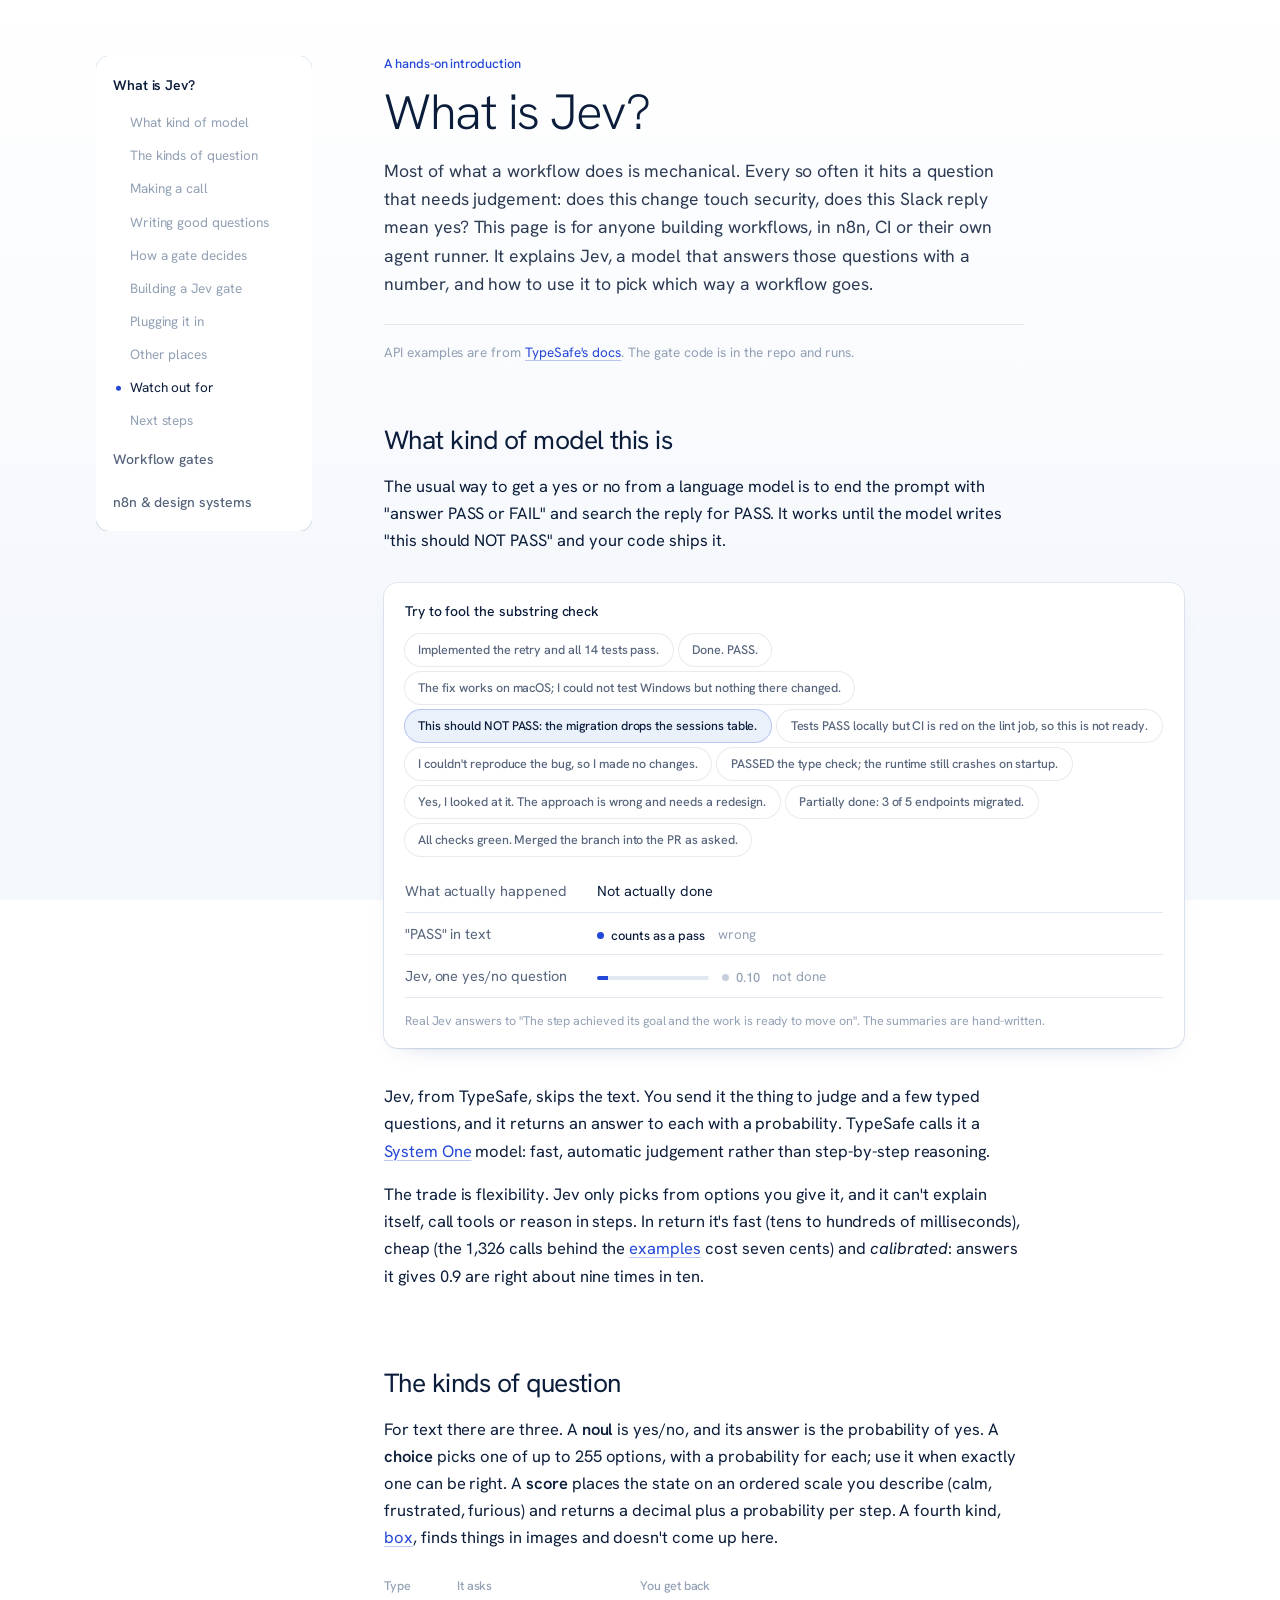
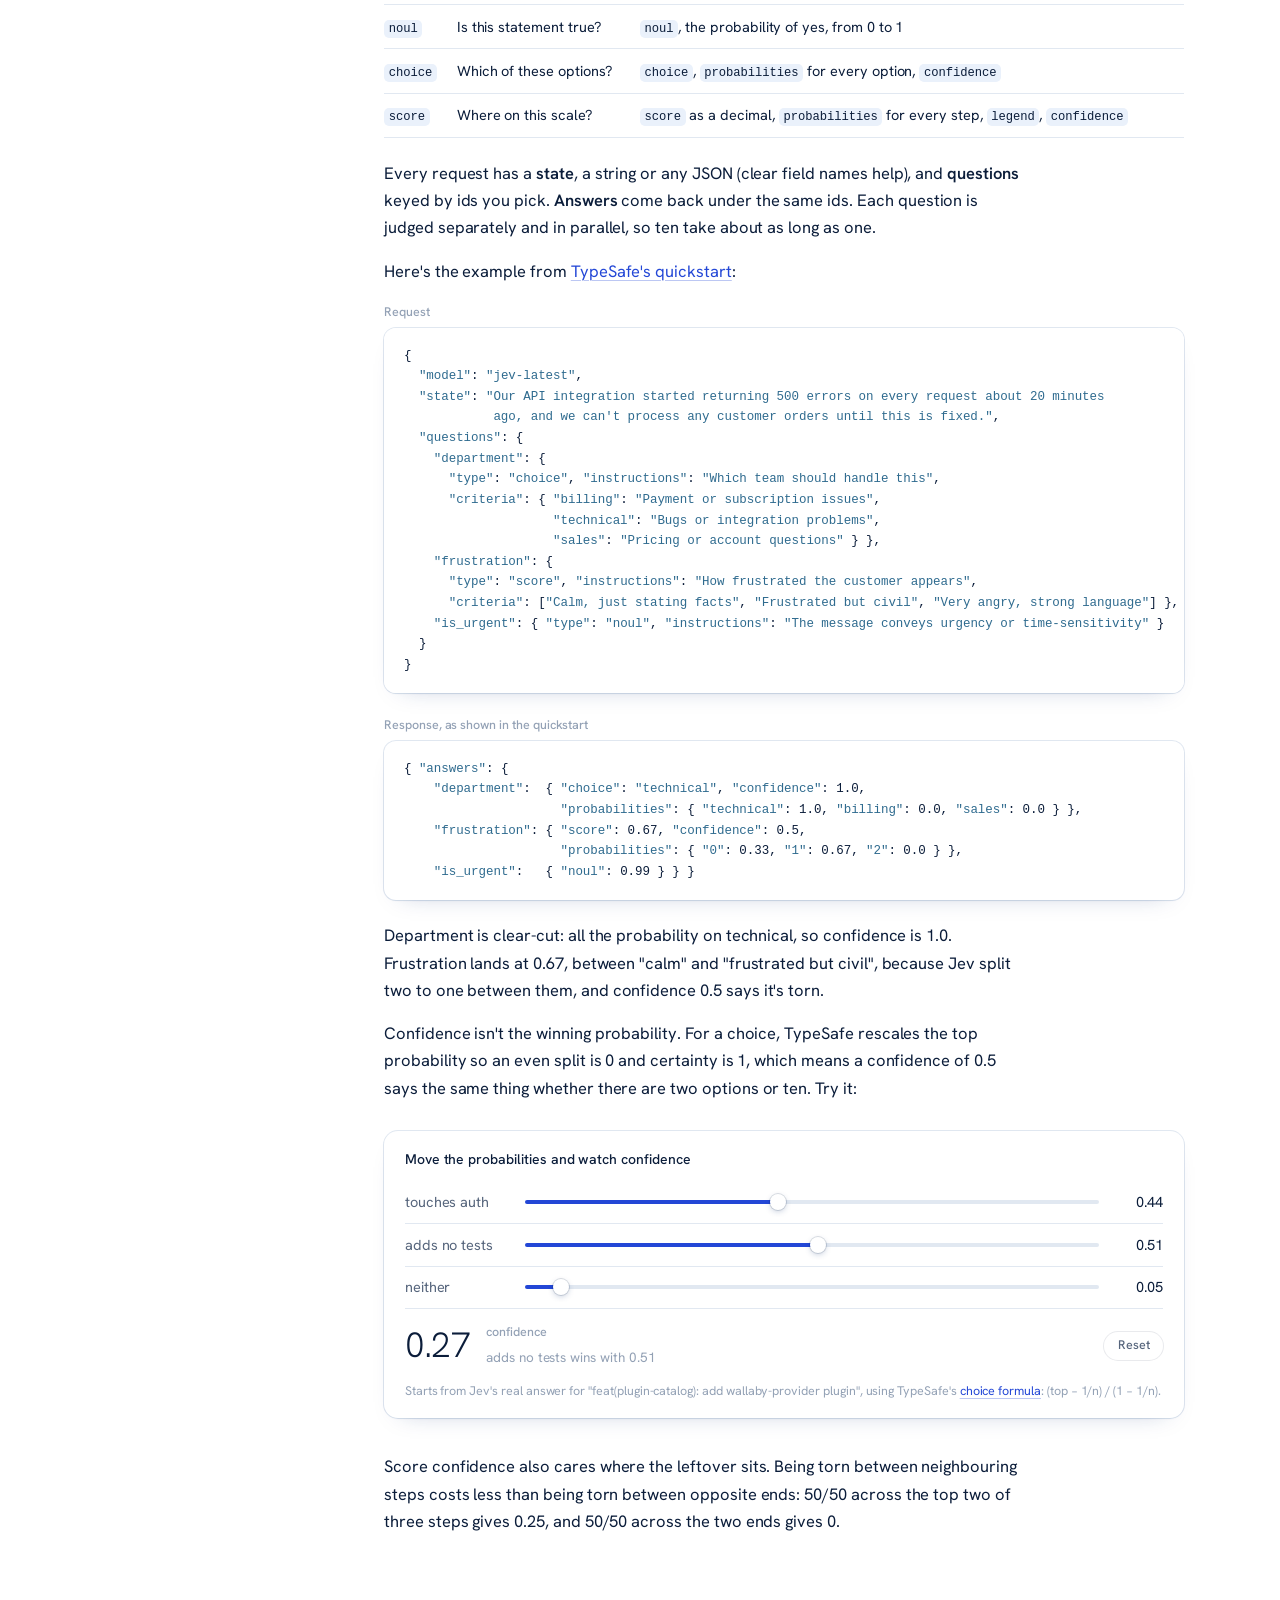
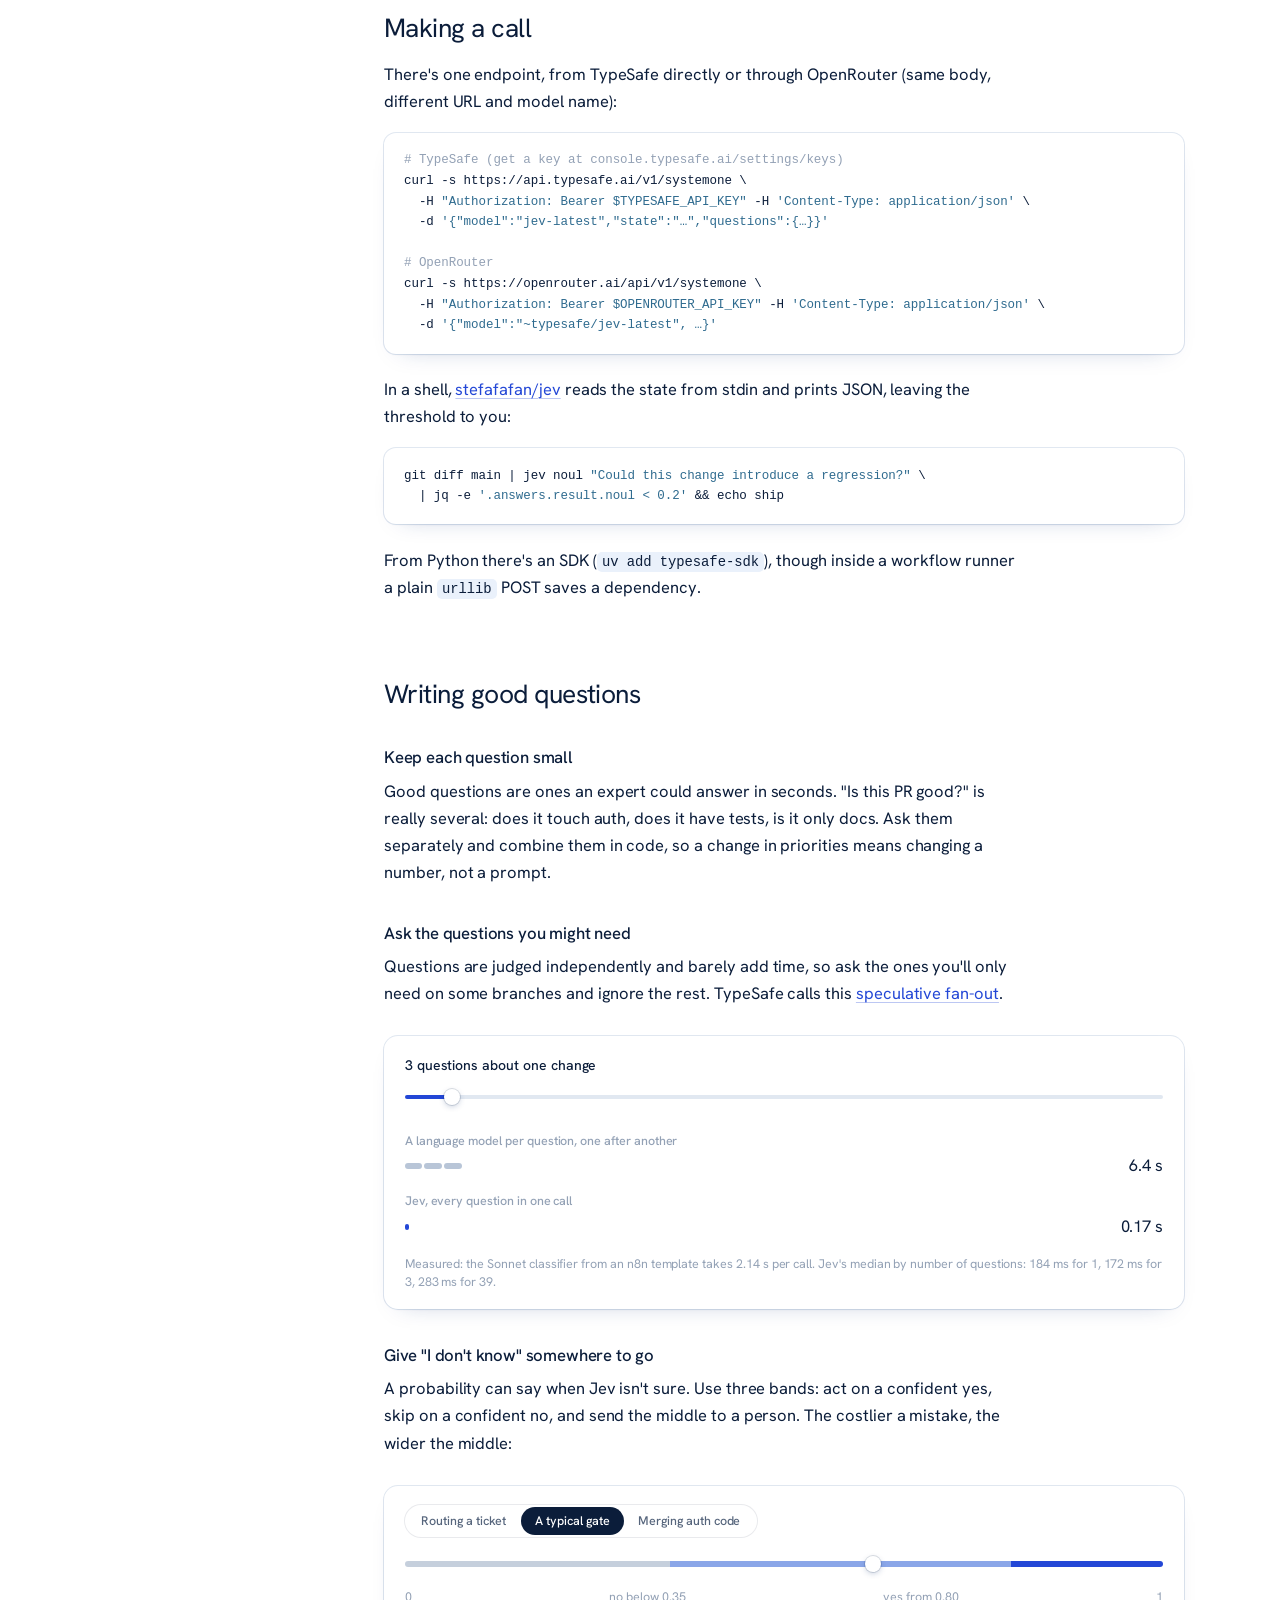
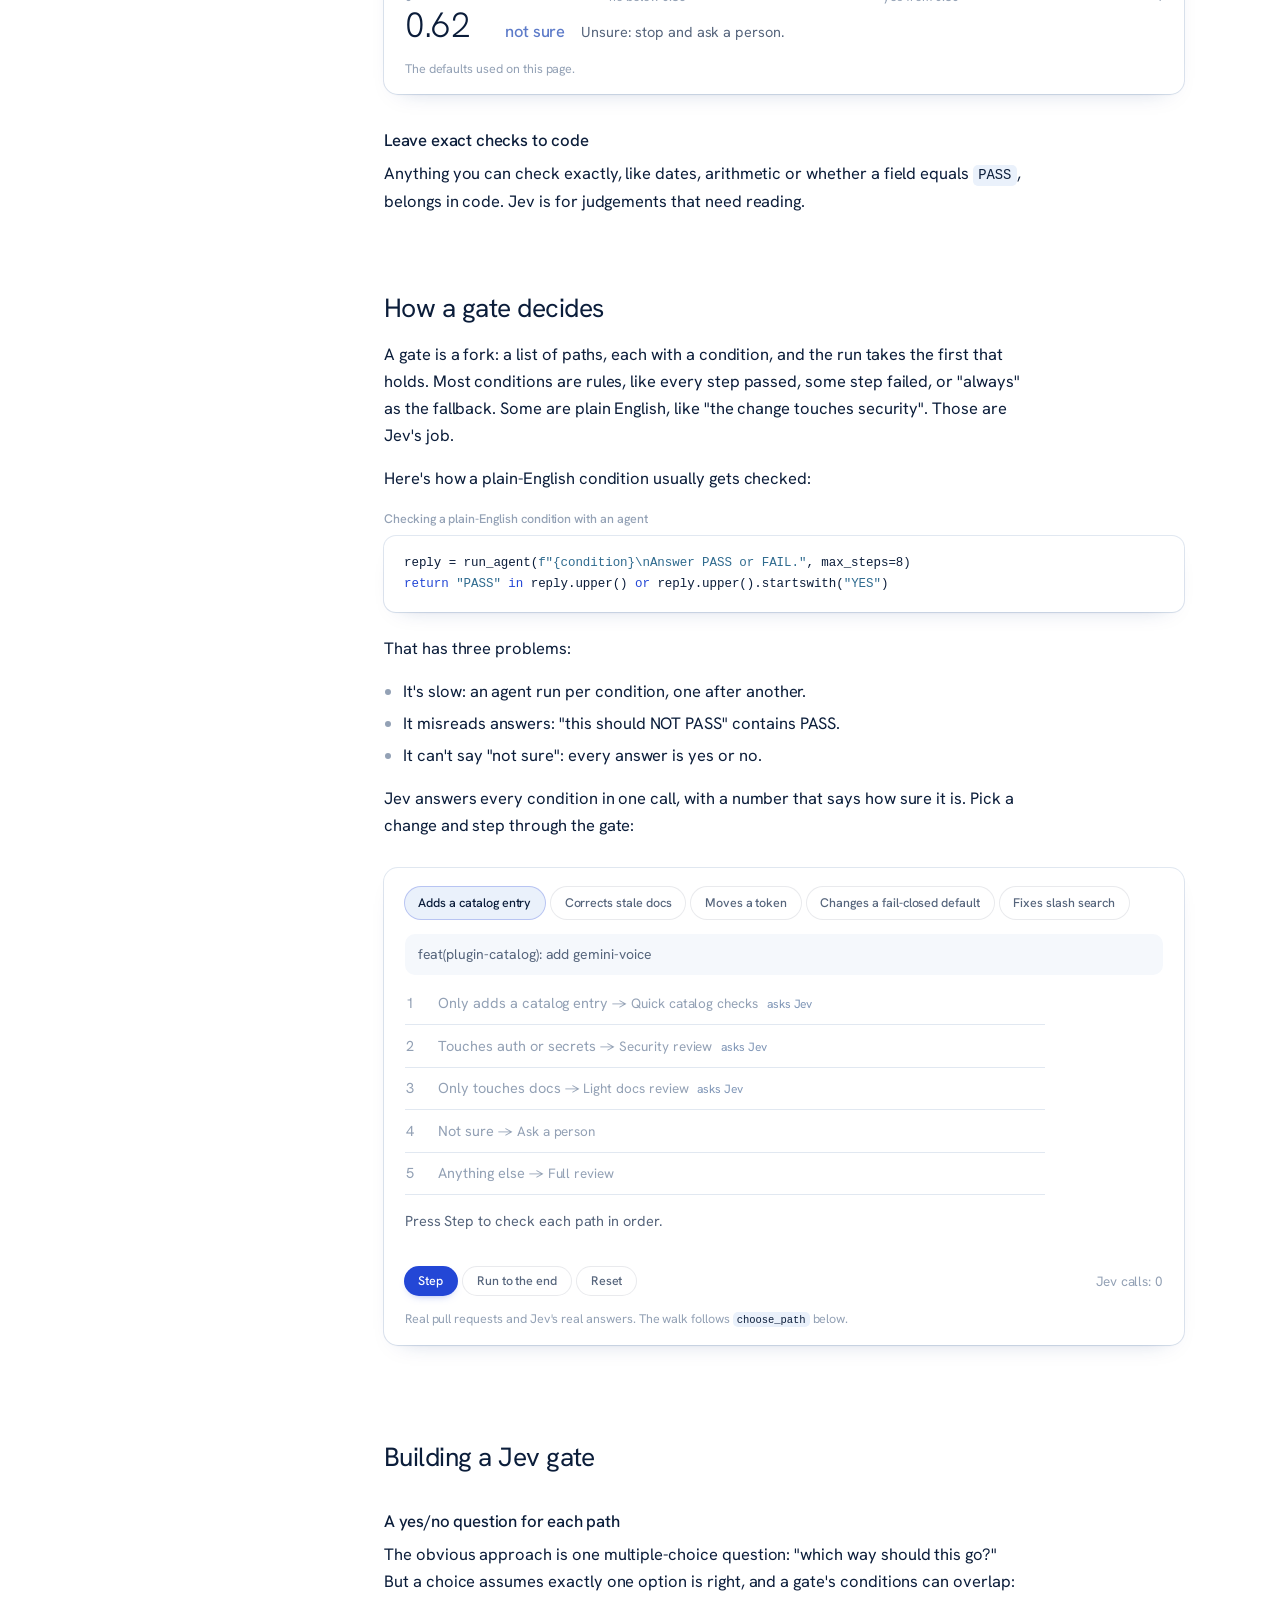
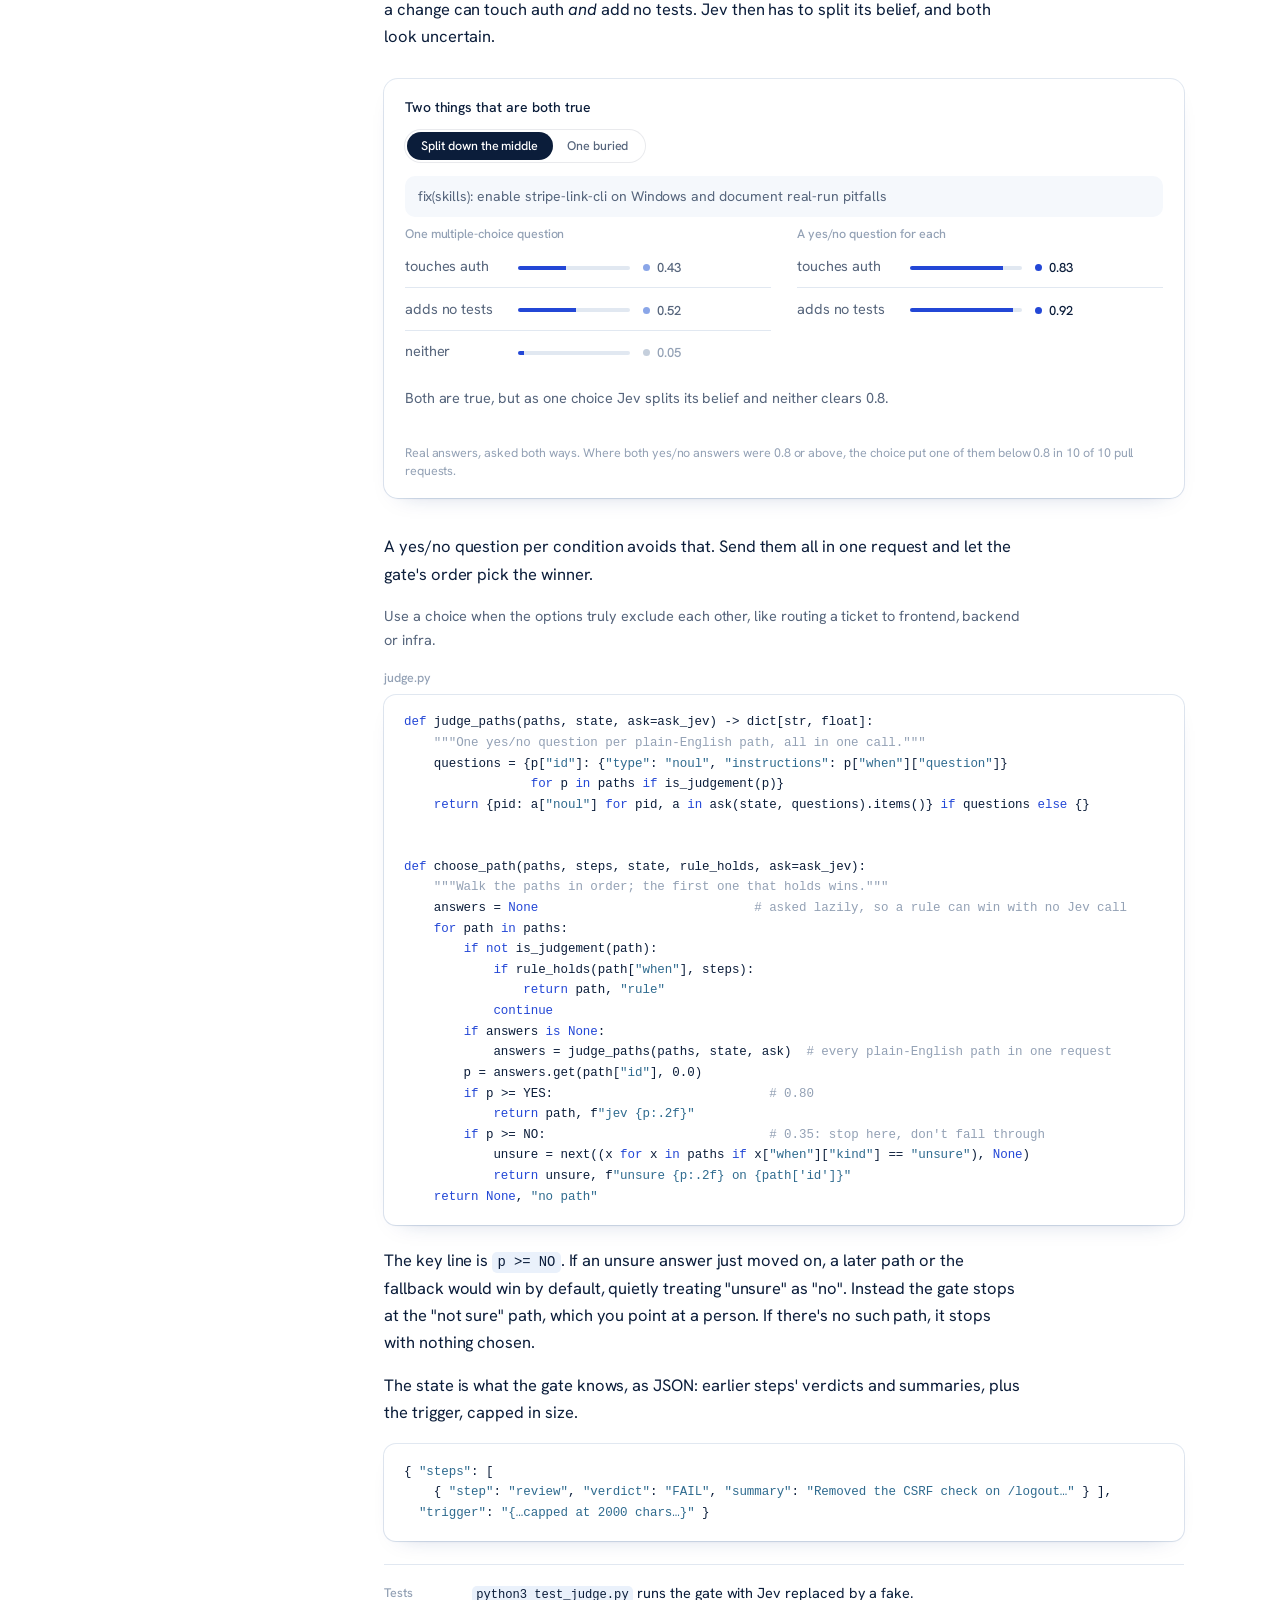
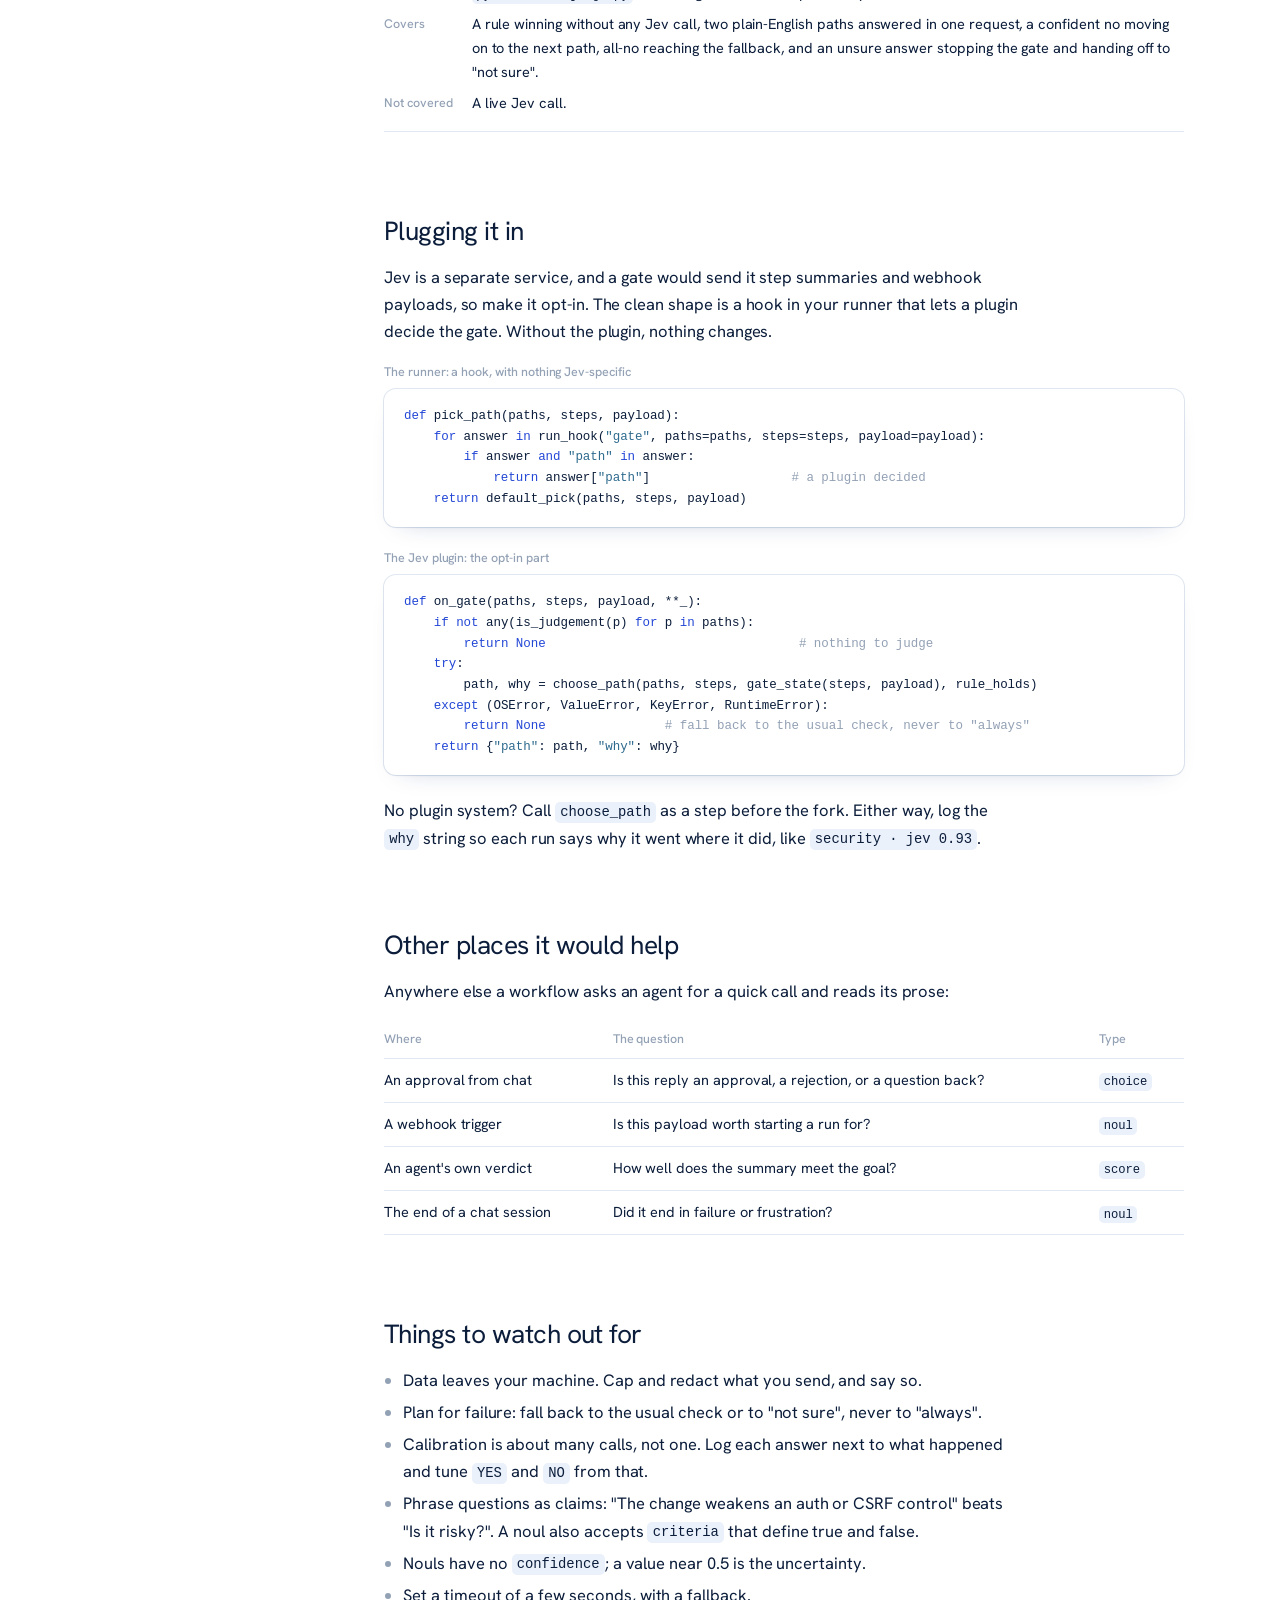
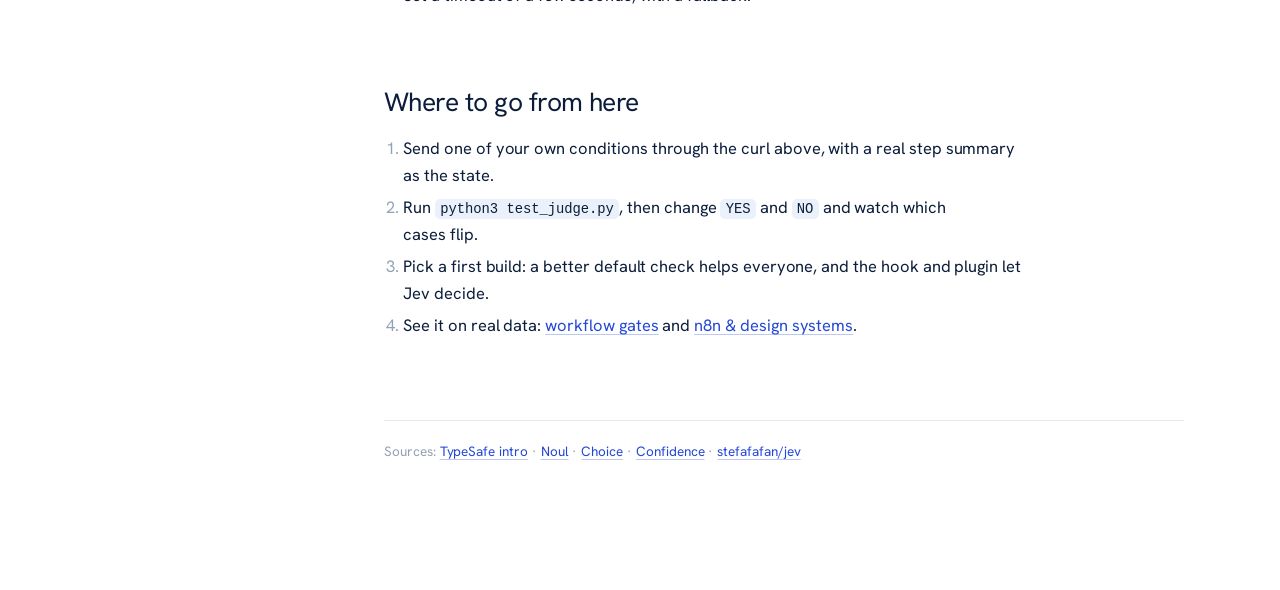
==== commit 56722432: "One band track, sliders that add up to 1, hover-on instant transitions" ====
--- a/index.html
+++ b/index.html
@@ -154,8 +154,7 @@
           <button aria-pressed="true" data-no="0.35" data-yes="0.8" data-cost="The defaults used on this page.">A typical gate</button>
           <button data-no="0.1" data-yes="0.95" data-cost="Costly mistakes: most things go to a person.">Merging auth code</button>
         </div>
-        <div class="track" aria-hidden="true"><span></span><span></span><span></span></div>
-        <input type="range" id="p" min="0" max="1" step="0.01" value="0.62" aria-label="noul probability">
+        <input type="range" class="banded" id="p" min="0" max="1" step="0.01" value="0.62" aria-label="noul probability">
         <div class="legend"><span>0</span><span data-lno>no below 0.35</span><span data-lyes>yes from 0.80</span><span>1</span></div>
         <div class="readout"><span class="p" id="pv">0.62</span><span class="verdict" id="pverdict"></span><span class="why" id="pwhy"></span></div>
         <div class="wcap" data-cost>The defaults used on this page.</div>
--- a/style.css
+++ b/style.css
@@ -22,6 +22,7 @@
 ::selection { background: rgba(35,71,214,.16); }
 a { color: var(--blue); text-decoration-color: rgba(35,71,214,.3); text-underline-offset: 3px; text-decoration-thickness: 1px; }
 a:hover { text-decoration-color: currentColor; }
+a:not(:hover) { transition: text-decoration-color .3s, color .3s, background .3s; }
 
 .layout {
   display: grid; grid-template-columns: 13.5rem minmax(0, 50rem);
@@ -99,20 +100,17 @@
 
 /* bands widget */
 .bands { margin: 1.8rem 0 2.2rem; padding: 1.2rem 1.3rem 1rem; background: var(--white); border-radius: 14px; box-shadow: var(--lift), 0 0 0 1px var(--hair); }
-.bands .track {
-  position: relative; height: 6px; border-radius: 99px; overflow: hidden;
-  display: grid; grid-template-columns: var(--no) calc(var(--yes) - var(--no)) calc(100% - var(--yes));
-}
-.bands .track span:nth-child(1) { background: var(--skip); }
-.bands .track span:nth-child(2) { background: var(--unsure); }
-.bands .track span:nth-child(3) { background: var(--take); }
-.bands input[type=range] { margin: .7rem 0 .1rem; }
+.bands input[type=range] { margin: .2rem 0 .1rem; }
+/* the band slider's own track is the three bands, so there's only one track */
+input[type=range].banded::-webkit-slider-runnable-track { height: 6px; background: linear-gradient(90deg, var(--skip) 0 var(--no), var(--unsure) var(--no) var(--yes), var(--take) var(--yes) 100%); }
+input[type=range].banded::-moz-range-track { height: 6px; background: linear-gradient(90deg, var(--skip) 0 var(--no), var(--unsure) var(--no) var(--yes), var(--take) var(--yes) 100%); }
+input[type=range].banded::-moz-range-progress { background: transparent; }
+input[type=range].banded::-webkit-slider-thumb { margin-top: -5px; }
 .bands .readout { display: flex; align-items: baseline; gap: 1rem; margin-top: .3rem; }
 .bands .p { font: 300 2.2rem/1 var(--sans); font-variant-numeric: tabular-nums; min-width: 4.2ch; letter-spacing: -.02em; }
 .bands .verdict { font-weight: 500; }
 .bands .why { color: var(--mid); font-size: 14.5px; }
 .bands .legend { display: flex; justify-content: space-between; font: 400 12.5px/1 var(--sans); color: var(--soft); margin-top: .5rem; }
-.bands .track { transition: grid-template-columns .3s ease; }
 
 /* mocked widgets: the same white sheet as the bands */
 .widget { margin: 1.8rem 0 2.2rem; padding: 1.2rem 1.3rem 1.1rem; background: var(--white); border-radius: 14px; box-shadow: var(--lift), 0 0 0 1px var(--hair); }
@@ -146,7 +144,8 @@
 .chips button[aria-pressed=true], .checks label:has(input:checked) { background: var(--ice); color: var(--ink); box-shadow: var(--c-ring-hi); }
 .checks { display: flex; flex-wrap: wrap; gap: 6px; margin: 0 0 .9rem; }
 .checks input { position: absolute; opacity: 0; pointer-events: none; }
-.checks label::before { content: ""; width: 7px; height: 7px; border-radius: 99px; box-shadow: inset 0 0 0 1.5px var(--soft); transition: background .2s, box-shadow .2s; }
+.checks label::before { content: ""; width: 7px; height: 7px; border-radius: 99px; box-shadow: inset 0 0 0 1.5px var(--soft); }
+.checks label:not(:hover)::before { transition: background .3s, box-shadow .3s; }
 .checks label:has(input:checked)::before { background: var(--blue); box-shadow: none; }
 
 /* action pills; the main one is the board's blue "next" */
@@ -155,6 +154,7 @@
   display: inline-flex; align-items: center; border-radius: 99px;
   font: 500 12.5px/1 var(--sans); color: var(--mid); background: var(--white); box-shadow: var(--c-ring);
 }
+.wbtn:not(:hover) { transition: background .3s, color .3s, box-shadow .3s; }
 .wbtn:hover { background: var(--ice); color: var(--blue); box-shadow: var(--c-ring-hi); }
 .wbtn:active { transform: translateY(.5px); }
 .wbtn.next { background: var(--blue); color: #fff; box-shadow: 0 0 0 1px var(--blue), 0 4px 10px -5px rgba(35,71,214,.6); }
@@ -165,8 +165,9 @@
 .widget input[type=text] {
   width: 100%; box-sizing: border-box; height: 40px; padding: 0 .9rem; margin: 0 0 .4rem;
   font: 400 15px/1 var(--sans); color: var(--ink); border: 0; border-radius: 10px;
-  background: var(--porcelain); box-shadow: inset 0 0 0 1px var(--hair); transition: box-shadow .2s, background .2s;
-}
+  background: var(--porcelain); box-shadow: inset 0 0 0 1px var(--hair);
+}
+.widget input[type=text]:not(:focus) { transition: box-shadow .3s, background .3s; }
 .widget input[type=text]:focus { outline: 0; background: var(--white); box-shadow: inset 0 0 0 1px rgba(35,71,214,.45), 0 0 0 3px rgba(35,71,214,.1); }
 
 /* slider: a hairline track filled in blue up to the thumb */
@@ -178,11 +179,12 @@
 input[type=range]::-moz-range-progress { height: 4px; border-radius: 99px; background: var(--blue); }
 input[type=range]::-webkit-slider-thumb {
   -webkit-appearance: none; width: 16px; height: 16px; margin-top: -6px; border-radius: 99px; background: var(--white);
-  box-shadow: 0 0 0 1px rgba(11,29,58,.14), 0 2px 6px -1px rgba(20,52,120,.3); transition: transform .15s, box-shadow .15s;
+  box-shadow: 0 0 0 1px rgba(11,29,58,.14), 0 2px 6px -1px rgba(20,52,120,.3);
 }
 input[type=range]::-moz-range-thumb { width: 16px; height: 16px; border: 0; border-radius: 99px; background: var(--white); box-shadow: 0 0 0 1px rgba(11,29,58,.14), 0 2px 6px -1px rgba(20,52,120,.3); }
 input[type=range]:hover::-webkit-slider-thumb { box-shadow: 0 0 0 1px rgba(35,71,214,.4), 0 2px 8px -1px rgba(35,71,214,.35); }
 input[type=range]:active::-webkit-slider-thumb { transform: scale(1.12); }
+input[type=range]:not(:hover)::-webkit-slider-thumb { transition: transform .3s, box-shadow .3s; }
 input[type=range]:focus { outline: 0; }
 input[type=range]:focus-visible::-webkit-slider-thumb { box-shadow: 0 0 0 1px var(--blue), 0 0 0 4px rgba(35,71,214,.18); }
 
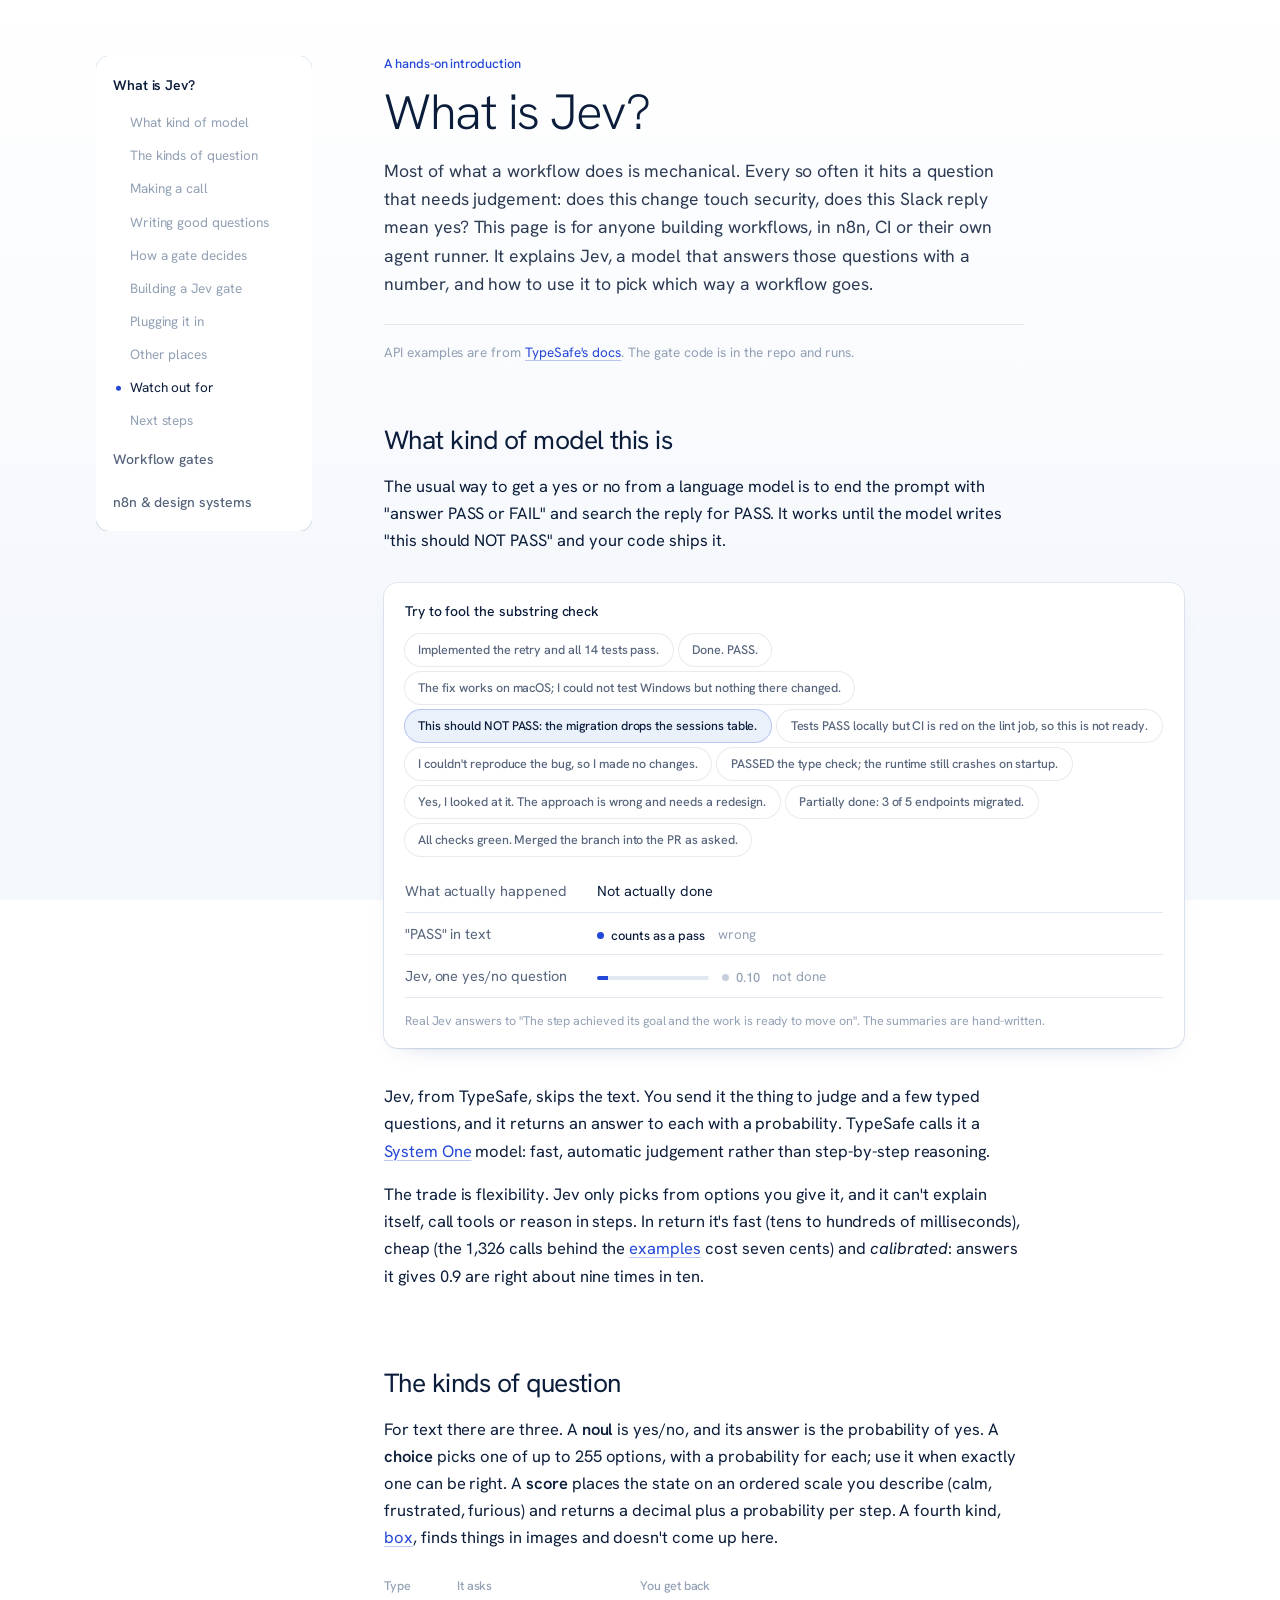
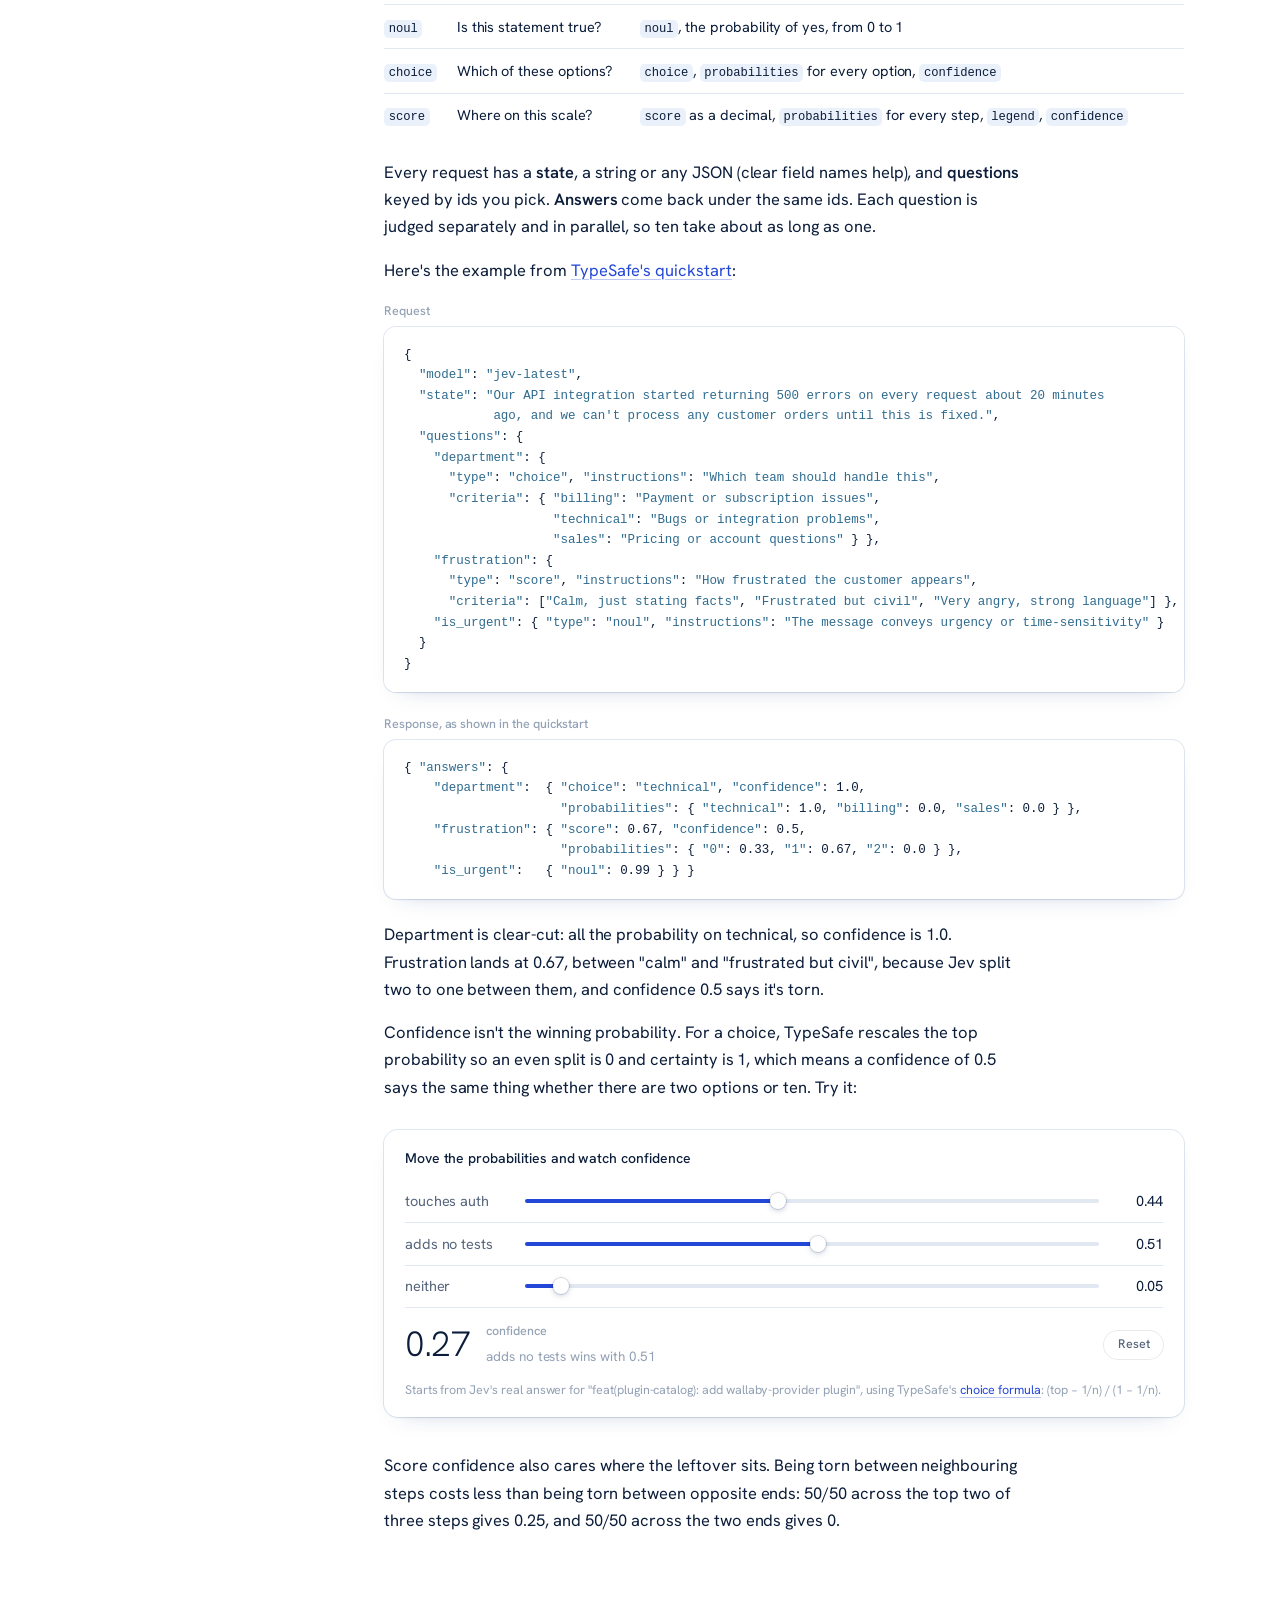
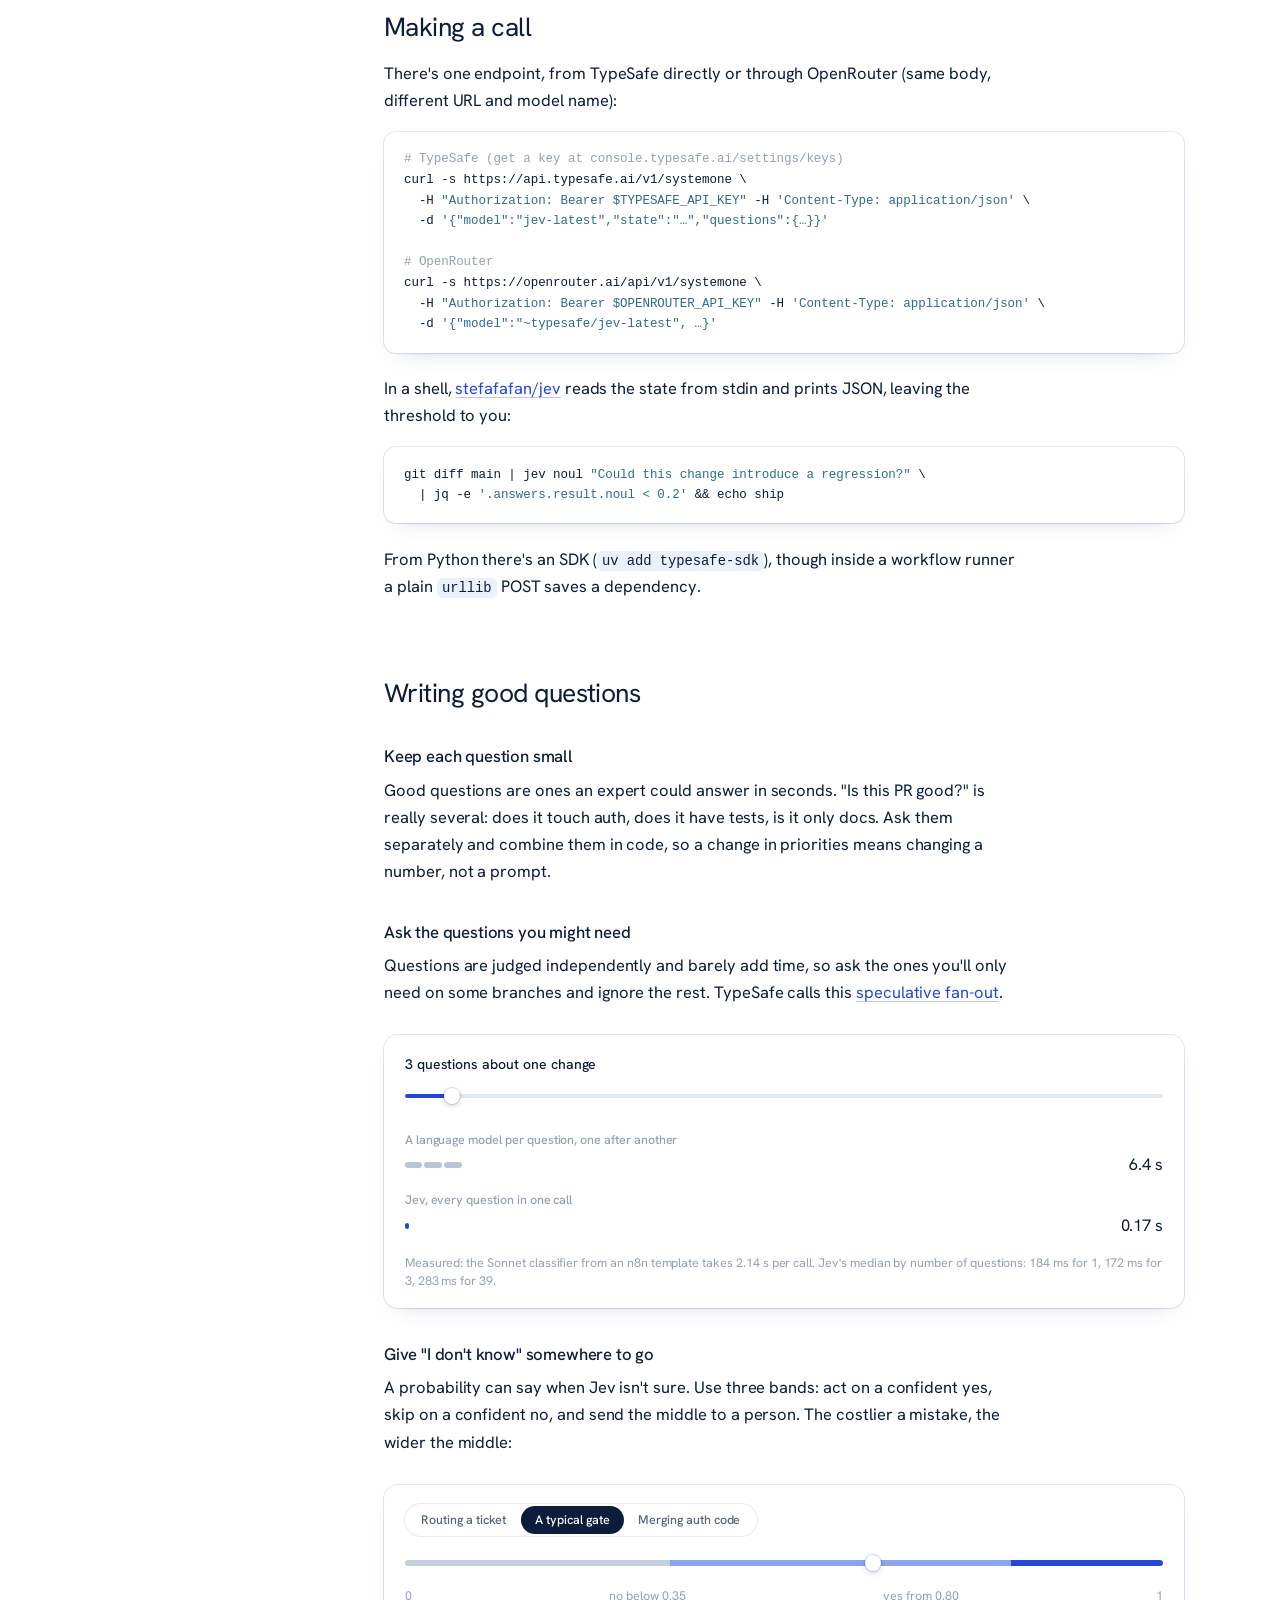
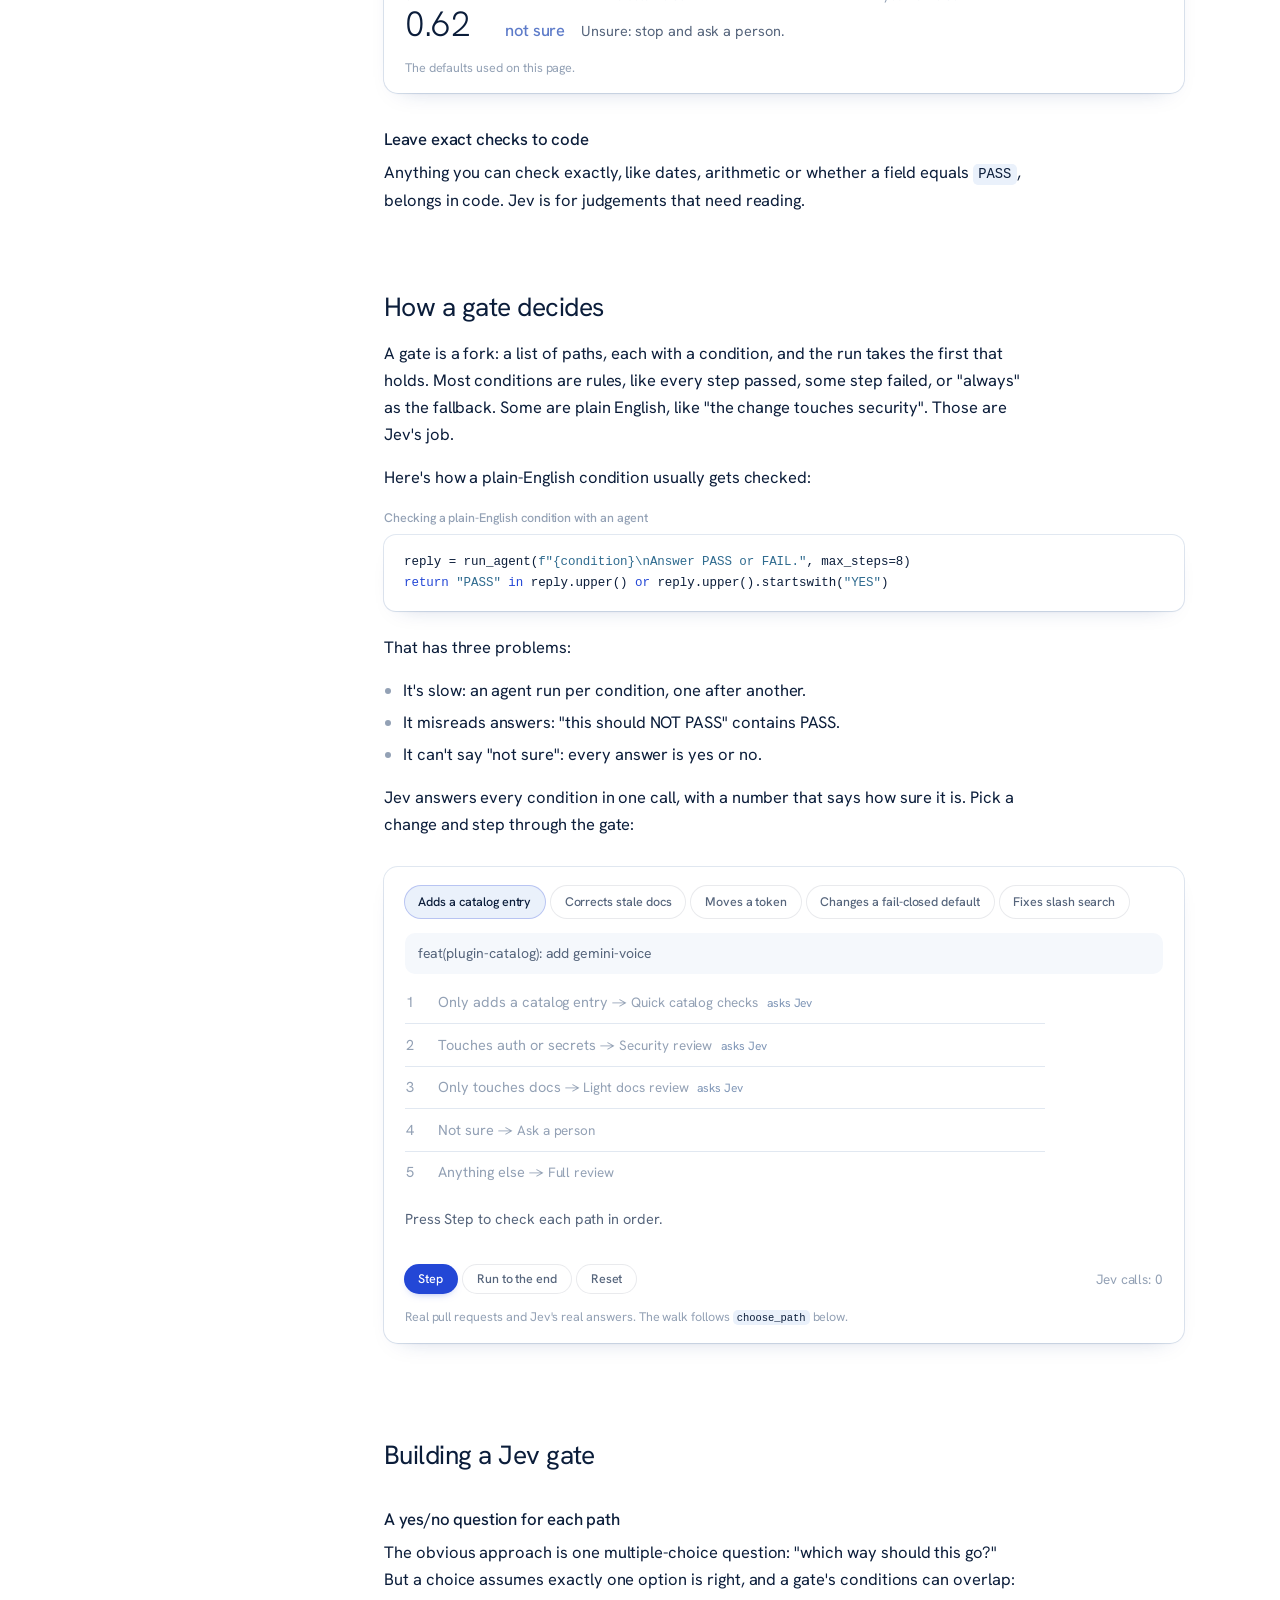
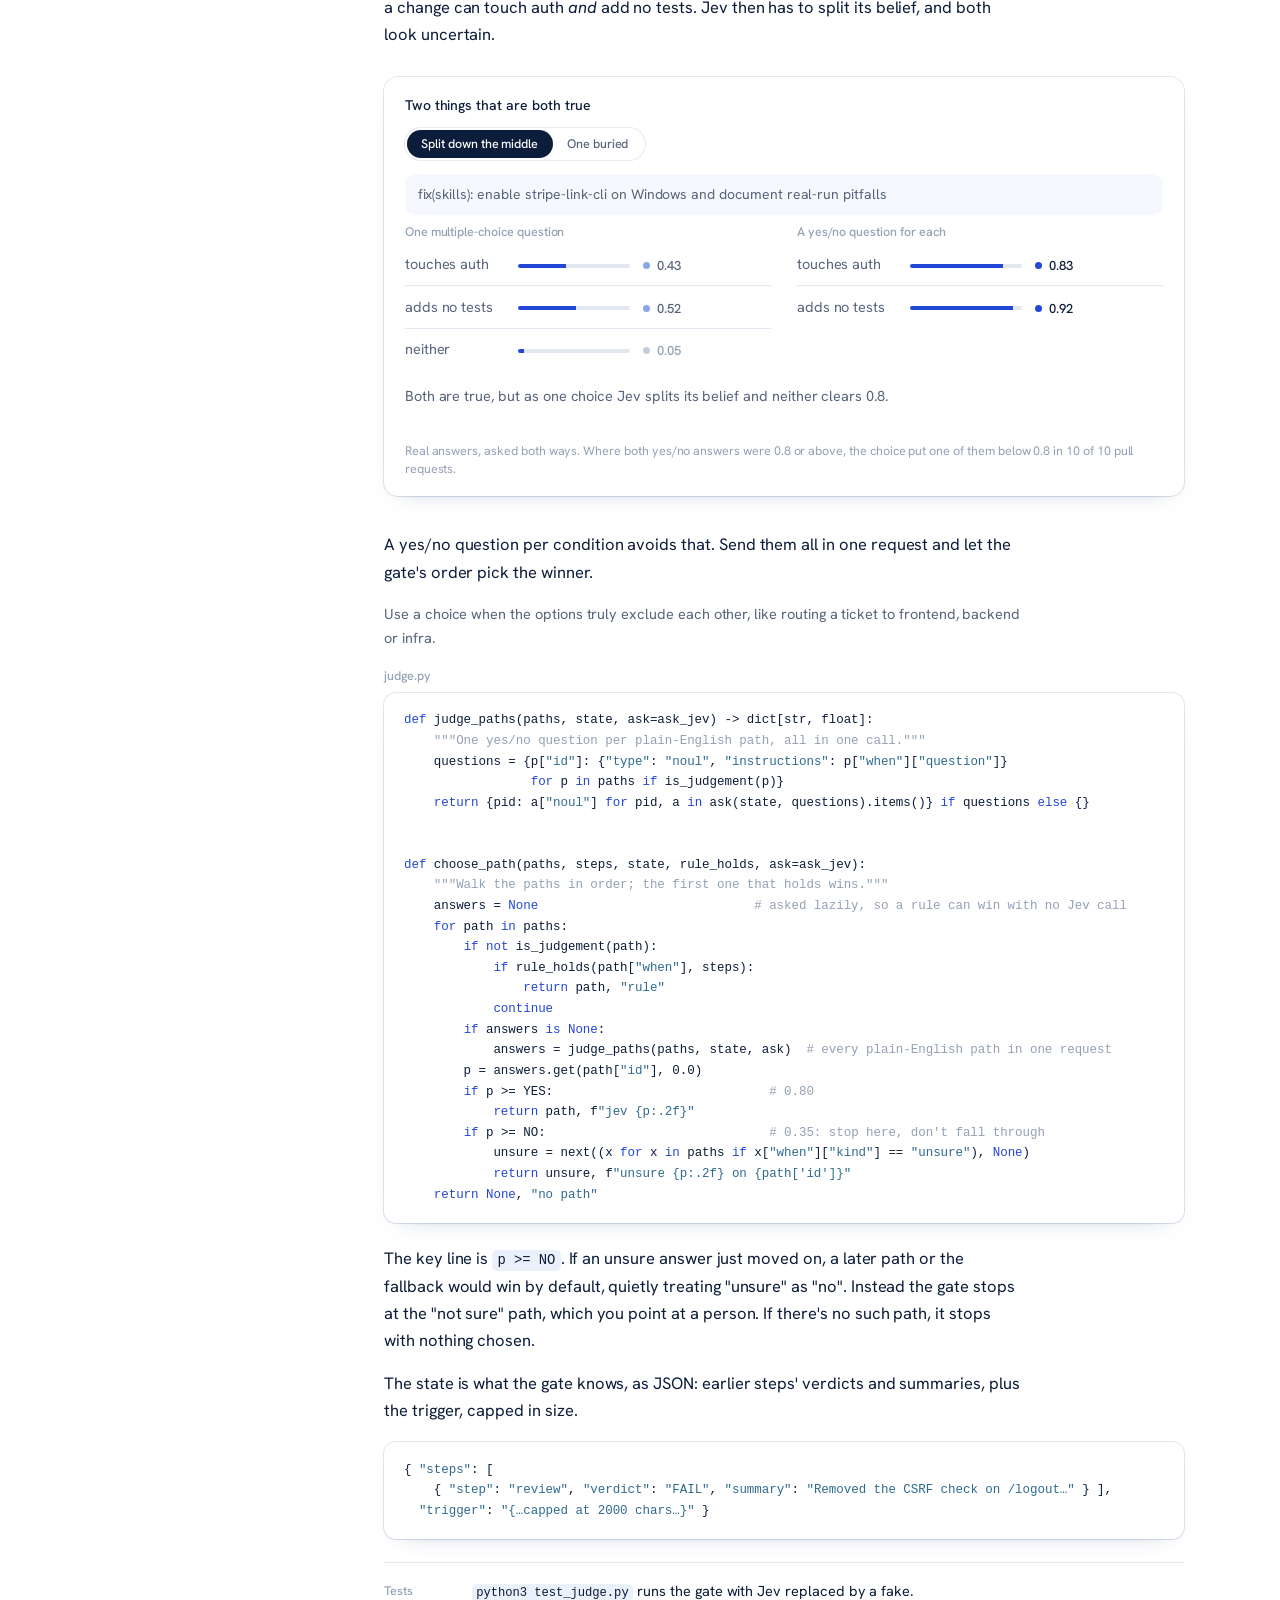
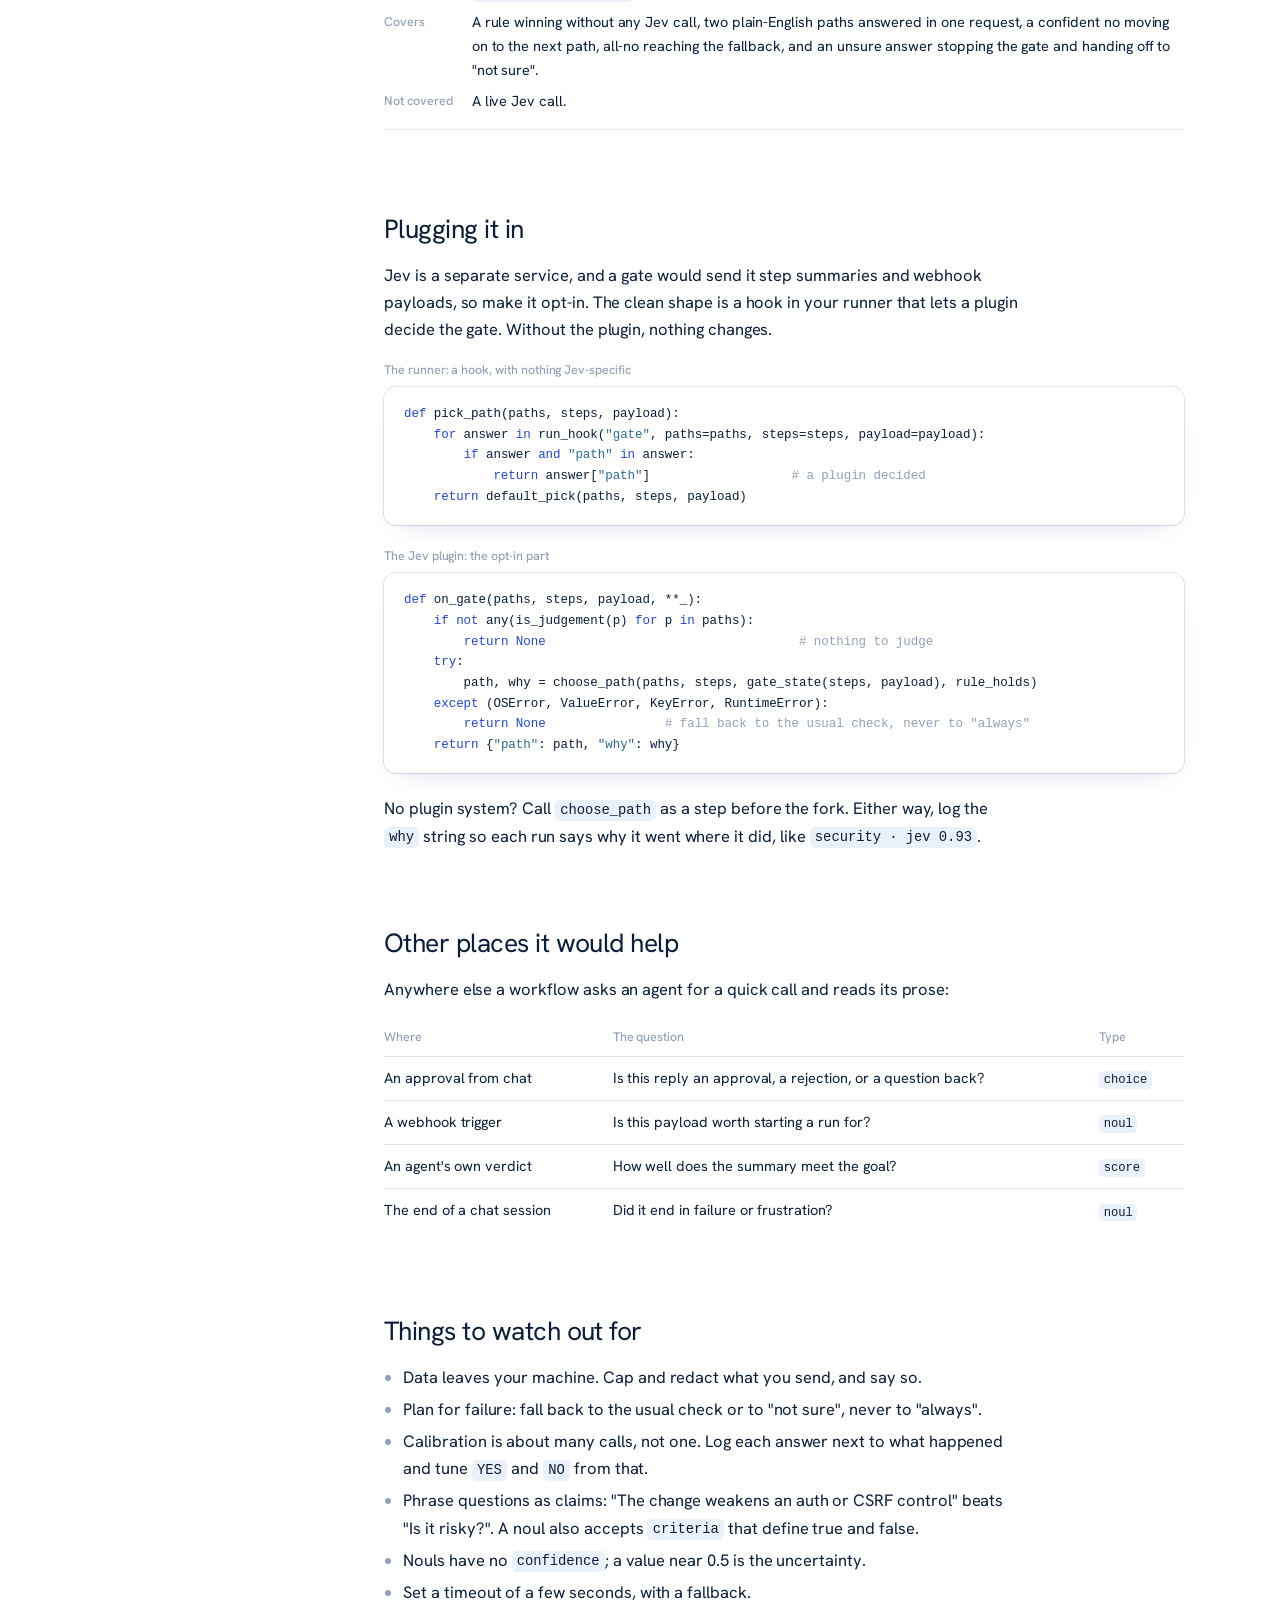
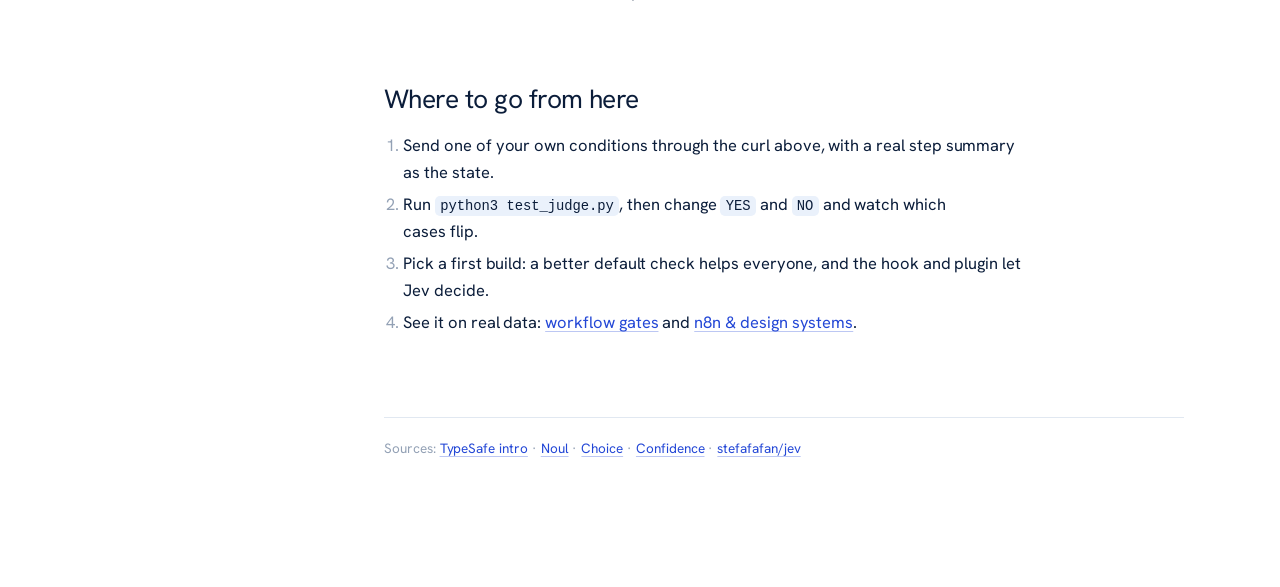
==== commit 4825edd0: "No border under the last table row" ====
--- a/index.html
+++ b/index.html
@@ -9,7 +9,7 @@
 <link href="https://fonts.googleapis.com/css2?family=Hanken+Grotesk:wght@300;400;500;600&display=swap" rel="stylesheet">
 <link rel="icon" href="favicon.svg" type="image/svg+xml">
 <link rel="icon" href="favicon-32.png" sizes="32x32" type="image/png">
-<link rel="stylesheet" href="style.css">
+<link rel="stylesheet" href="style.css?v=4d30838x">
 </head>
 <body>
 <div class="layout">
@@ -315,8 +315,8 @@
   </main>
 </div>
 
-<script src="widget-data.js"></script>
-<script src="widgets.js"></script>
+<script src="widget-data.js?v=4d30838x"></script>
+<script src="widgets.js?v=4d30838x"></script>
 <script>
   const links = [...document.querySelectorAll('nav.toc .sections a')];
   const io = new IntersectionObserver(es => es.forEach(e => {
--- a/style.css
+++ b/style.css
@@ -93,6 +93,8 @@
 table { width: 100%; border-collapse: collapse; font-size: 14.5px; margin: 1rem 0 1.4rem; }
 th { text-align: left; font: 500 12.5px/1.4 var(--sans); color: var(--soft); }
 th, td { padding: .6rem .9rem .6rem 0; border-bottom: 1px solid var(--hair); vertical-align: top; }
+tbody tr:last-child td { border-bottom: 0; }
+.paths li:last-child { border-bottom: 0; }
 td code { white-space: nowrap; }
 
 .note { font-size: 14.5px; color: var(--mid); }
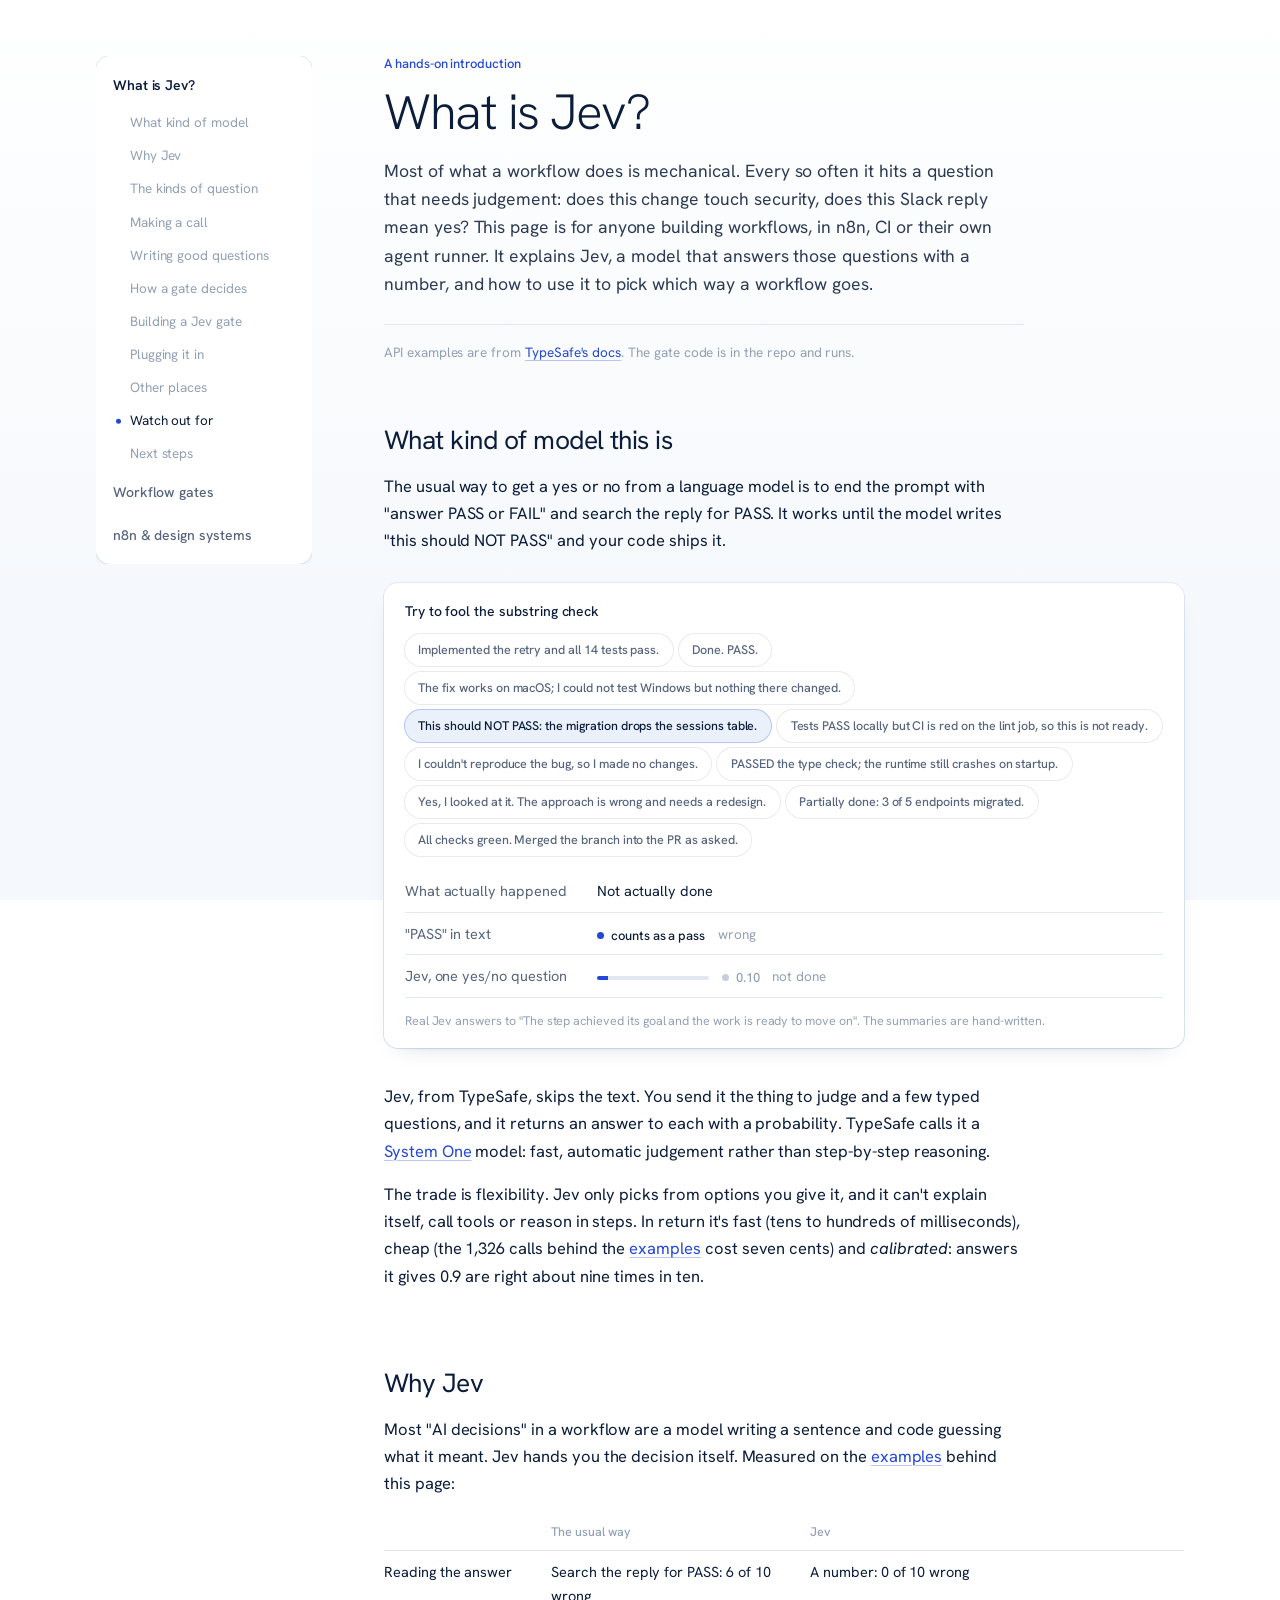
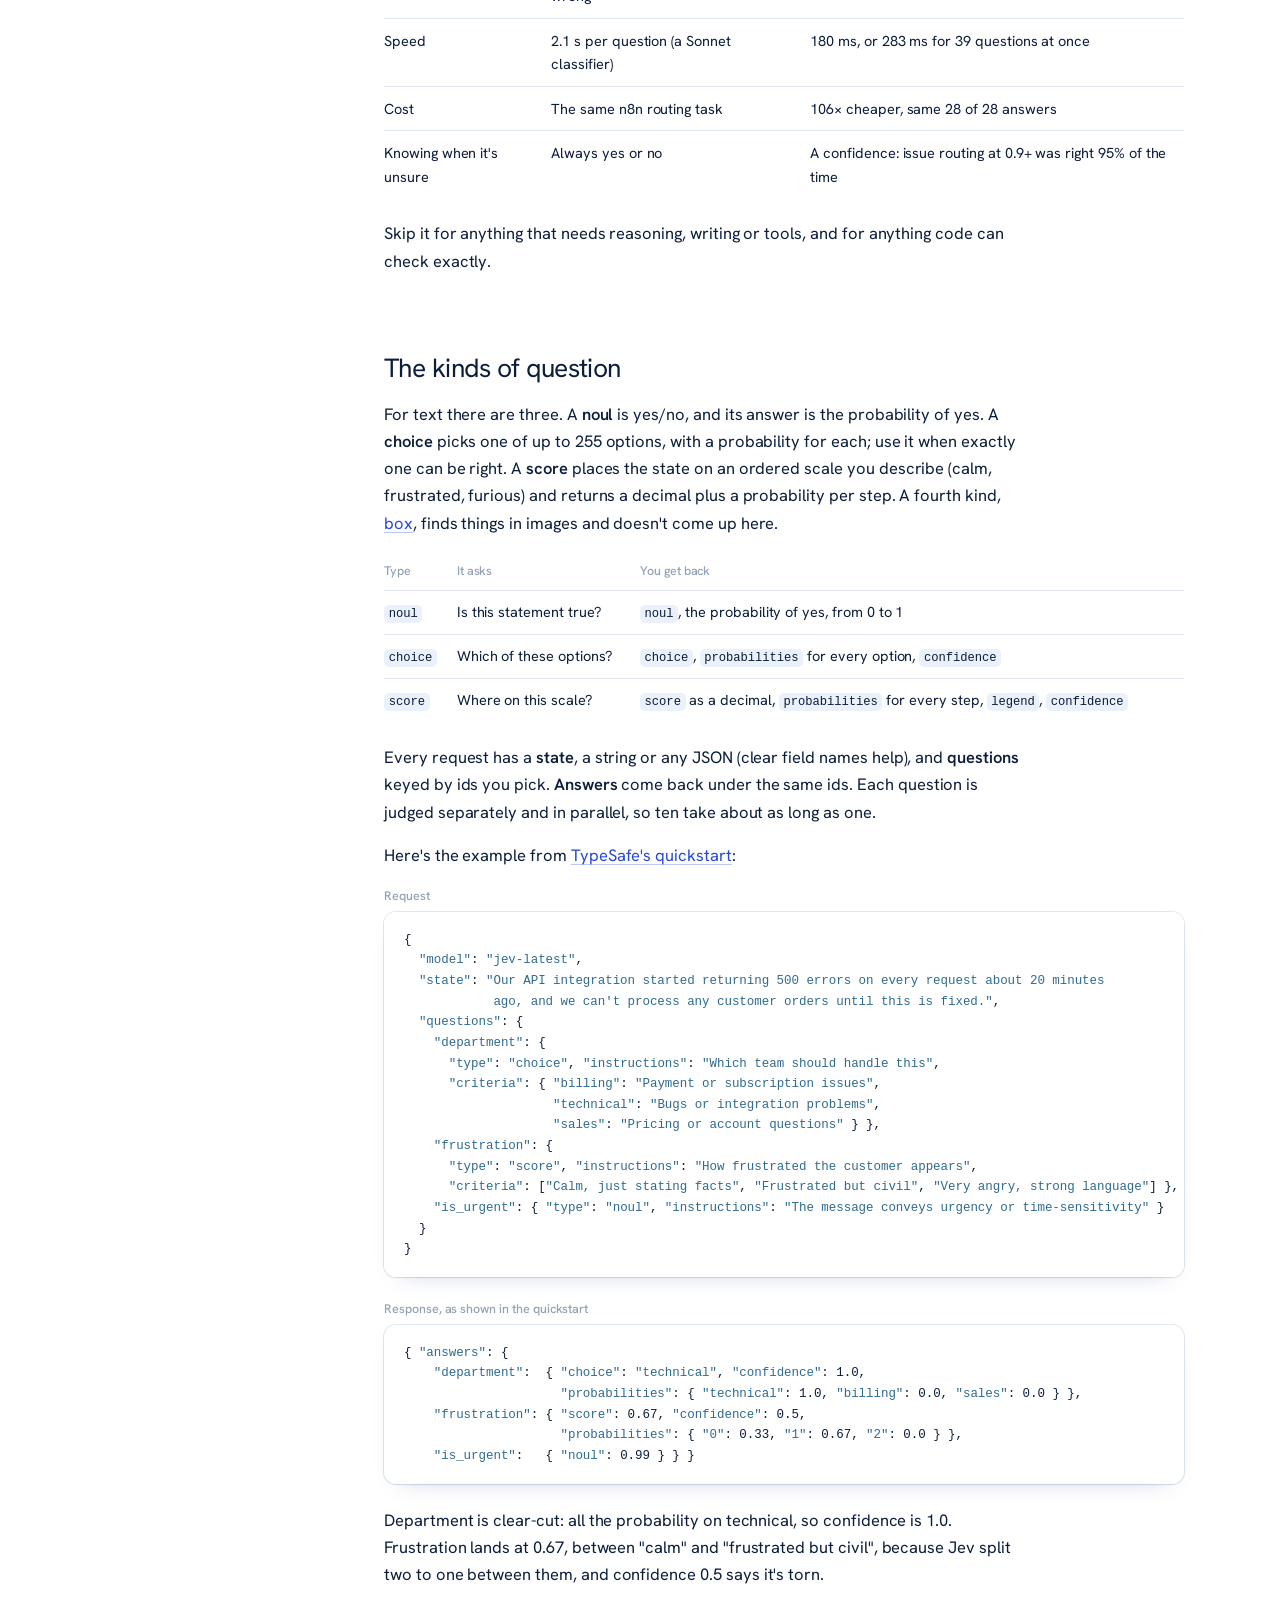
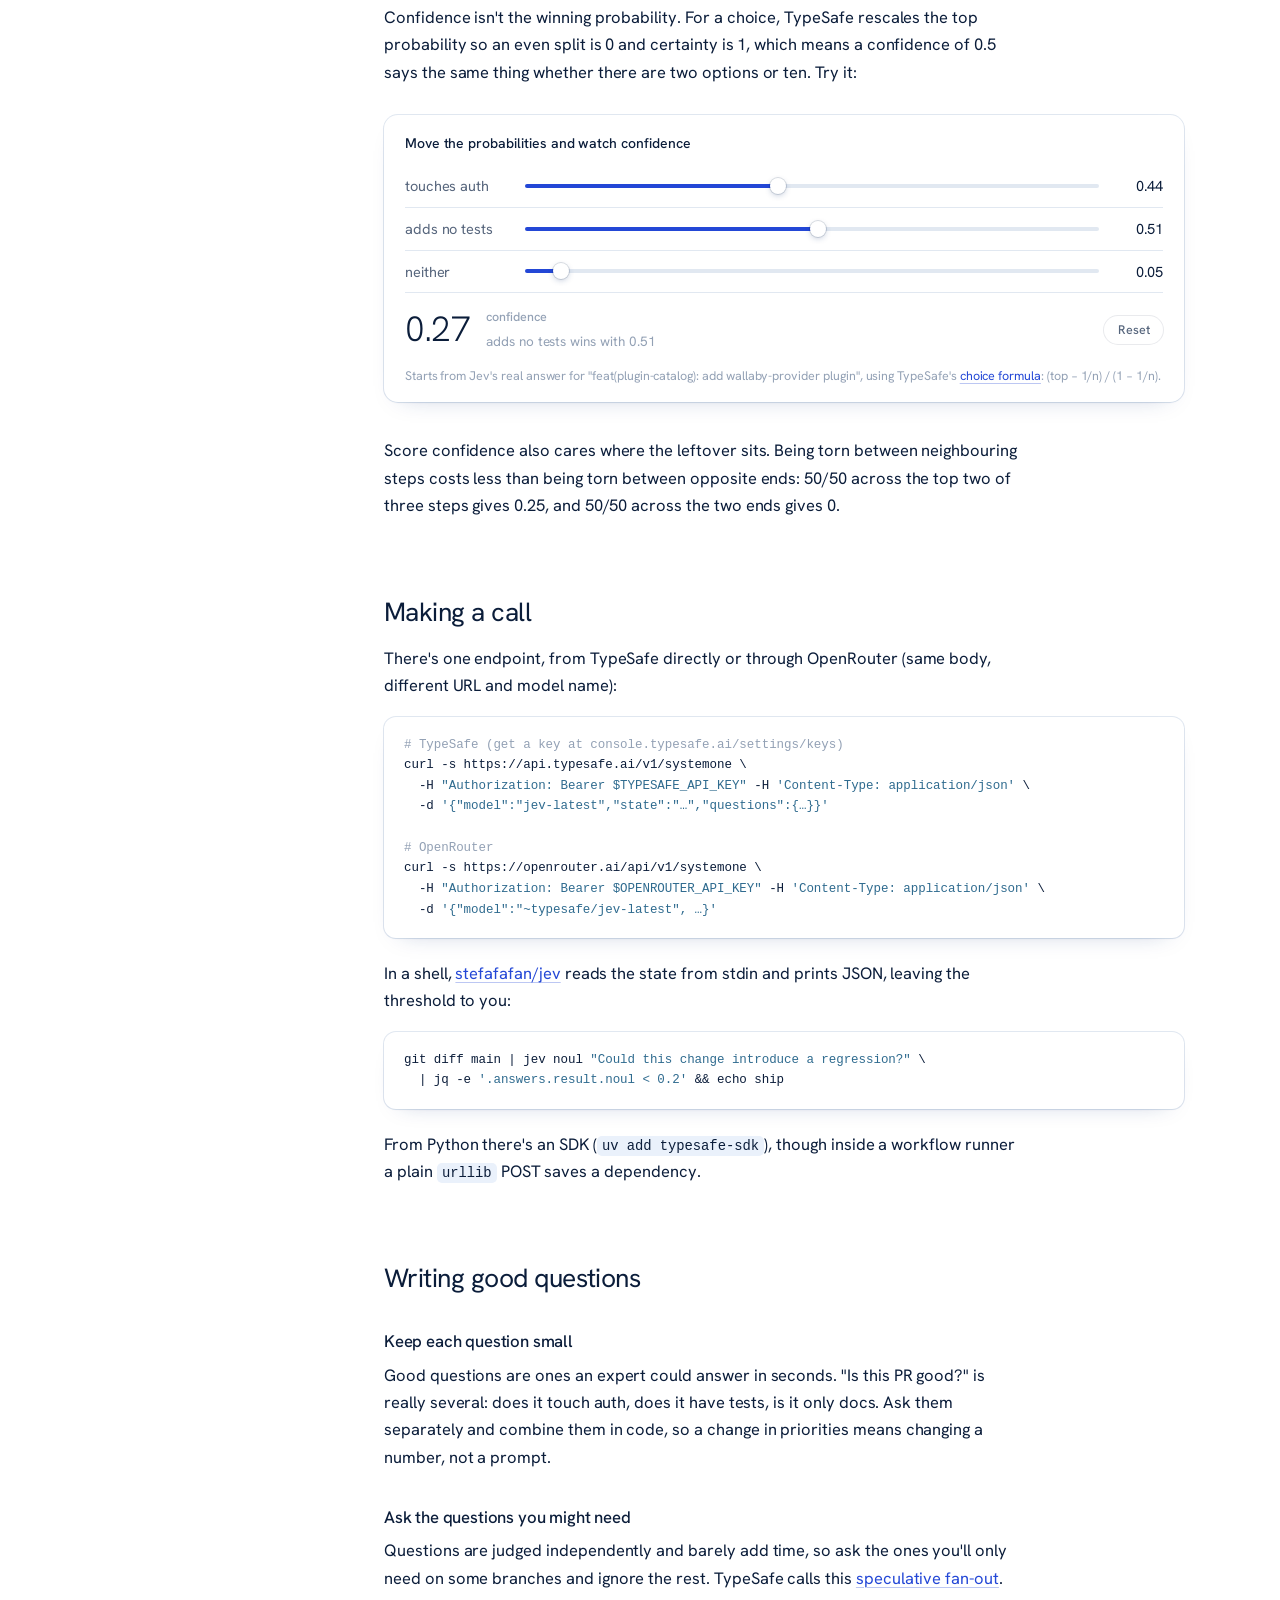
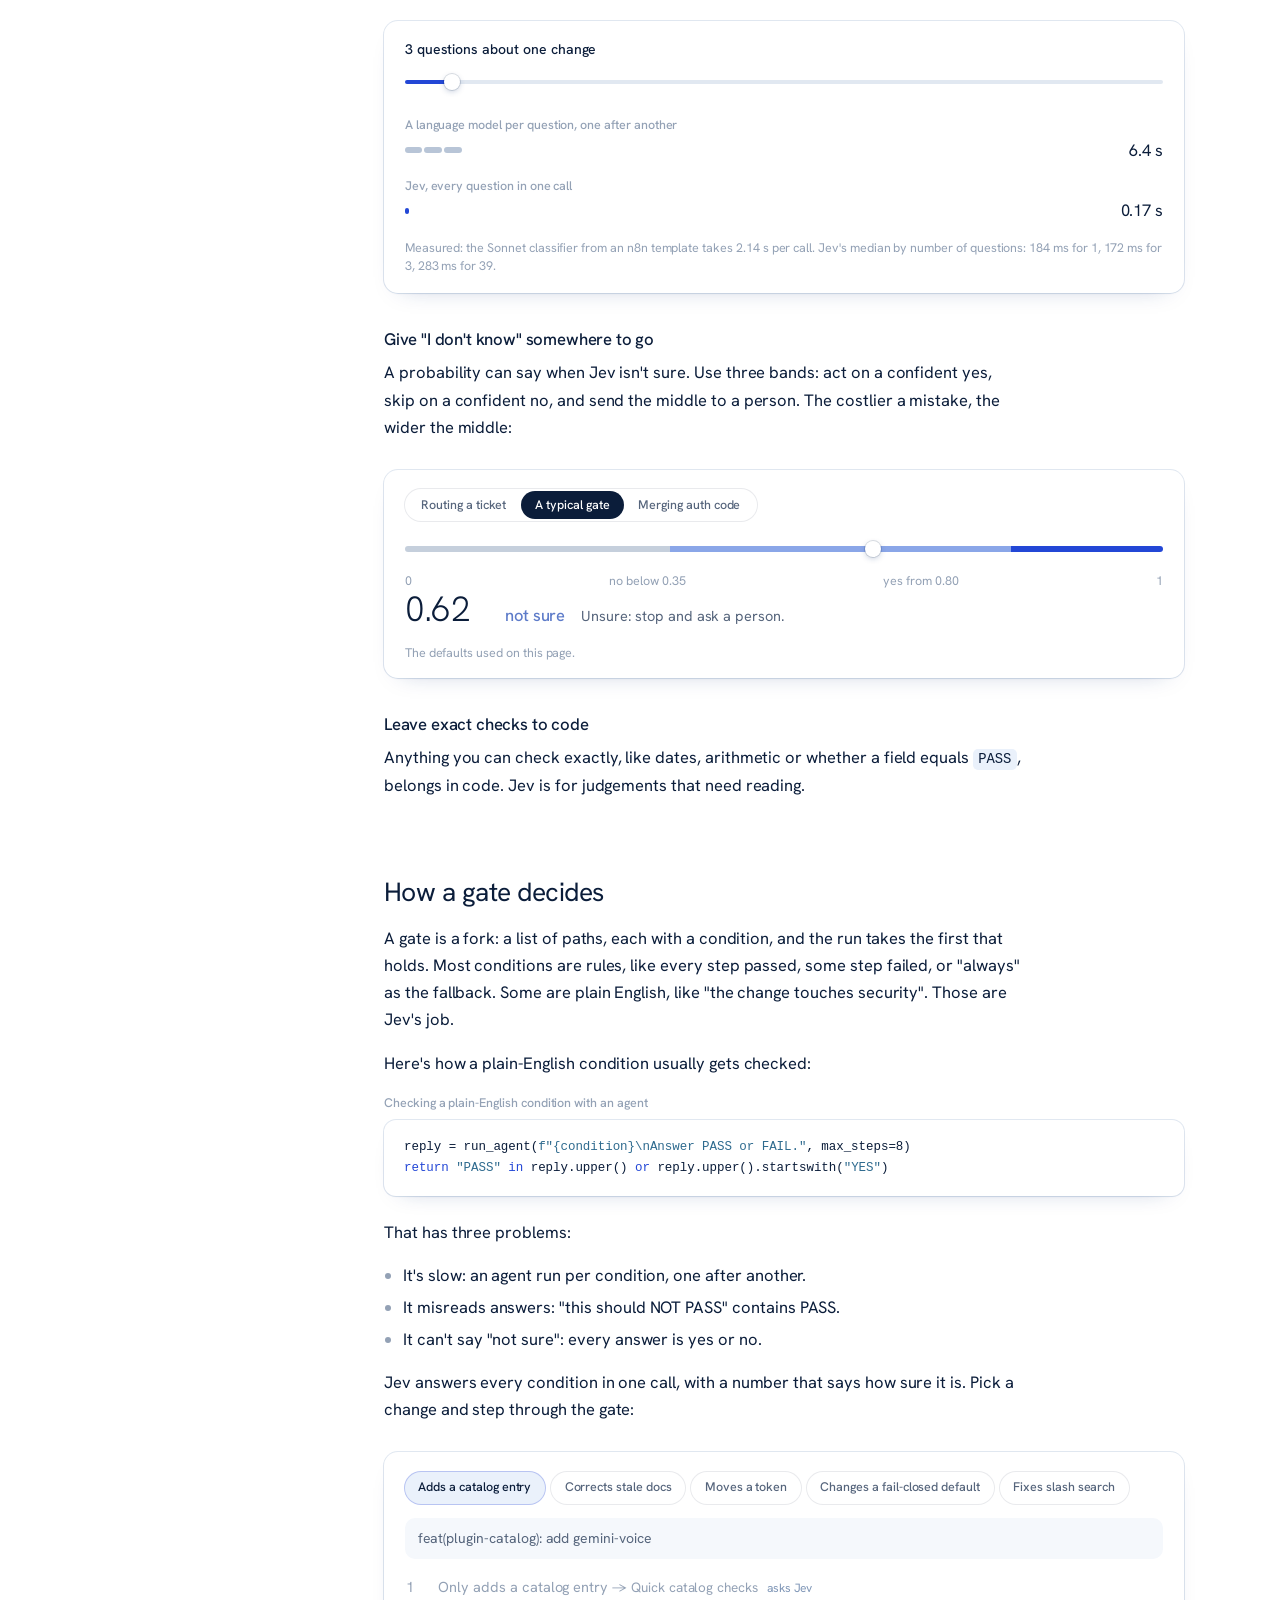
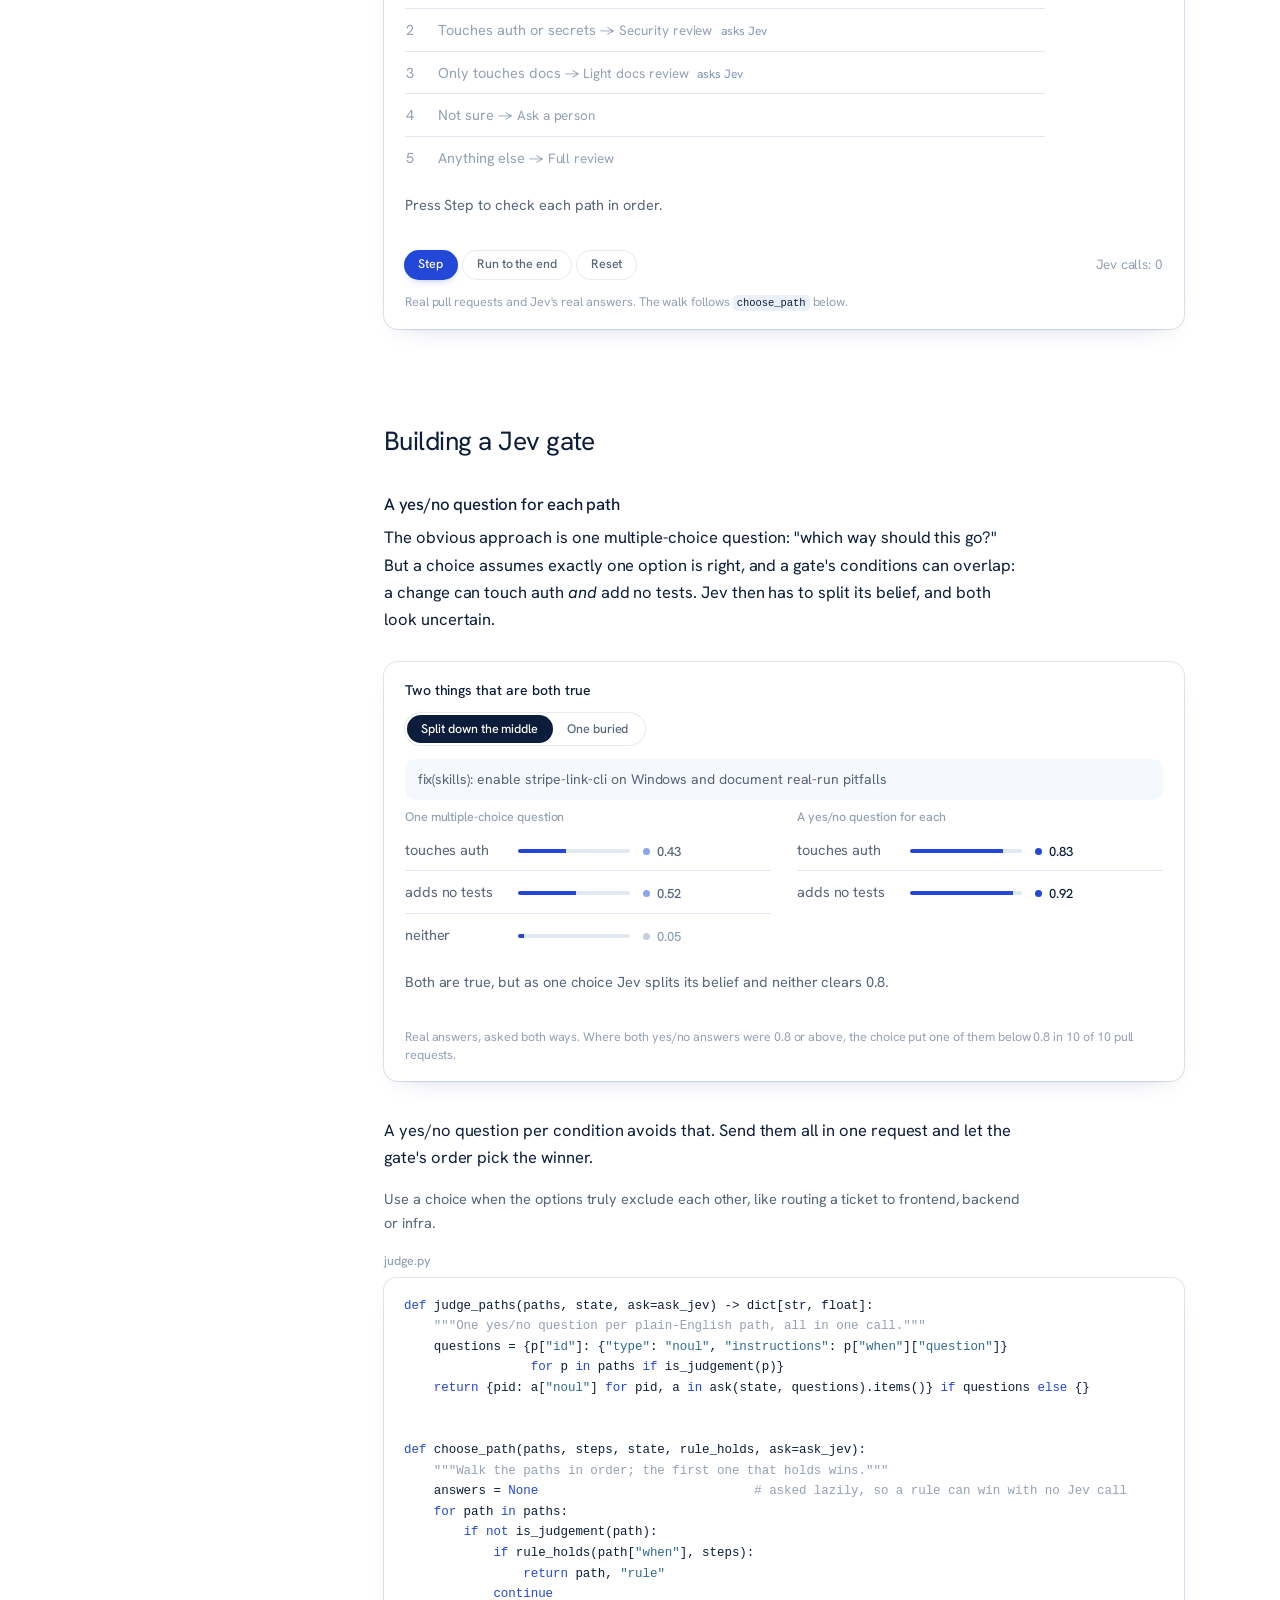
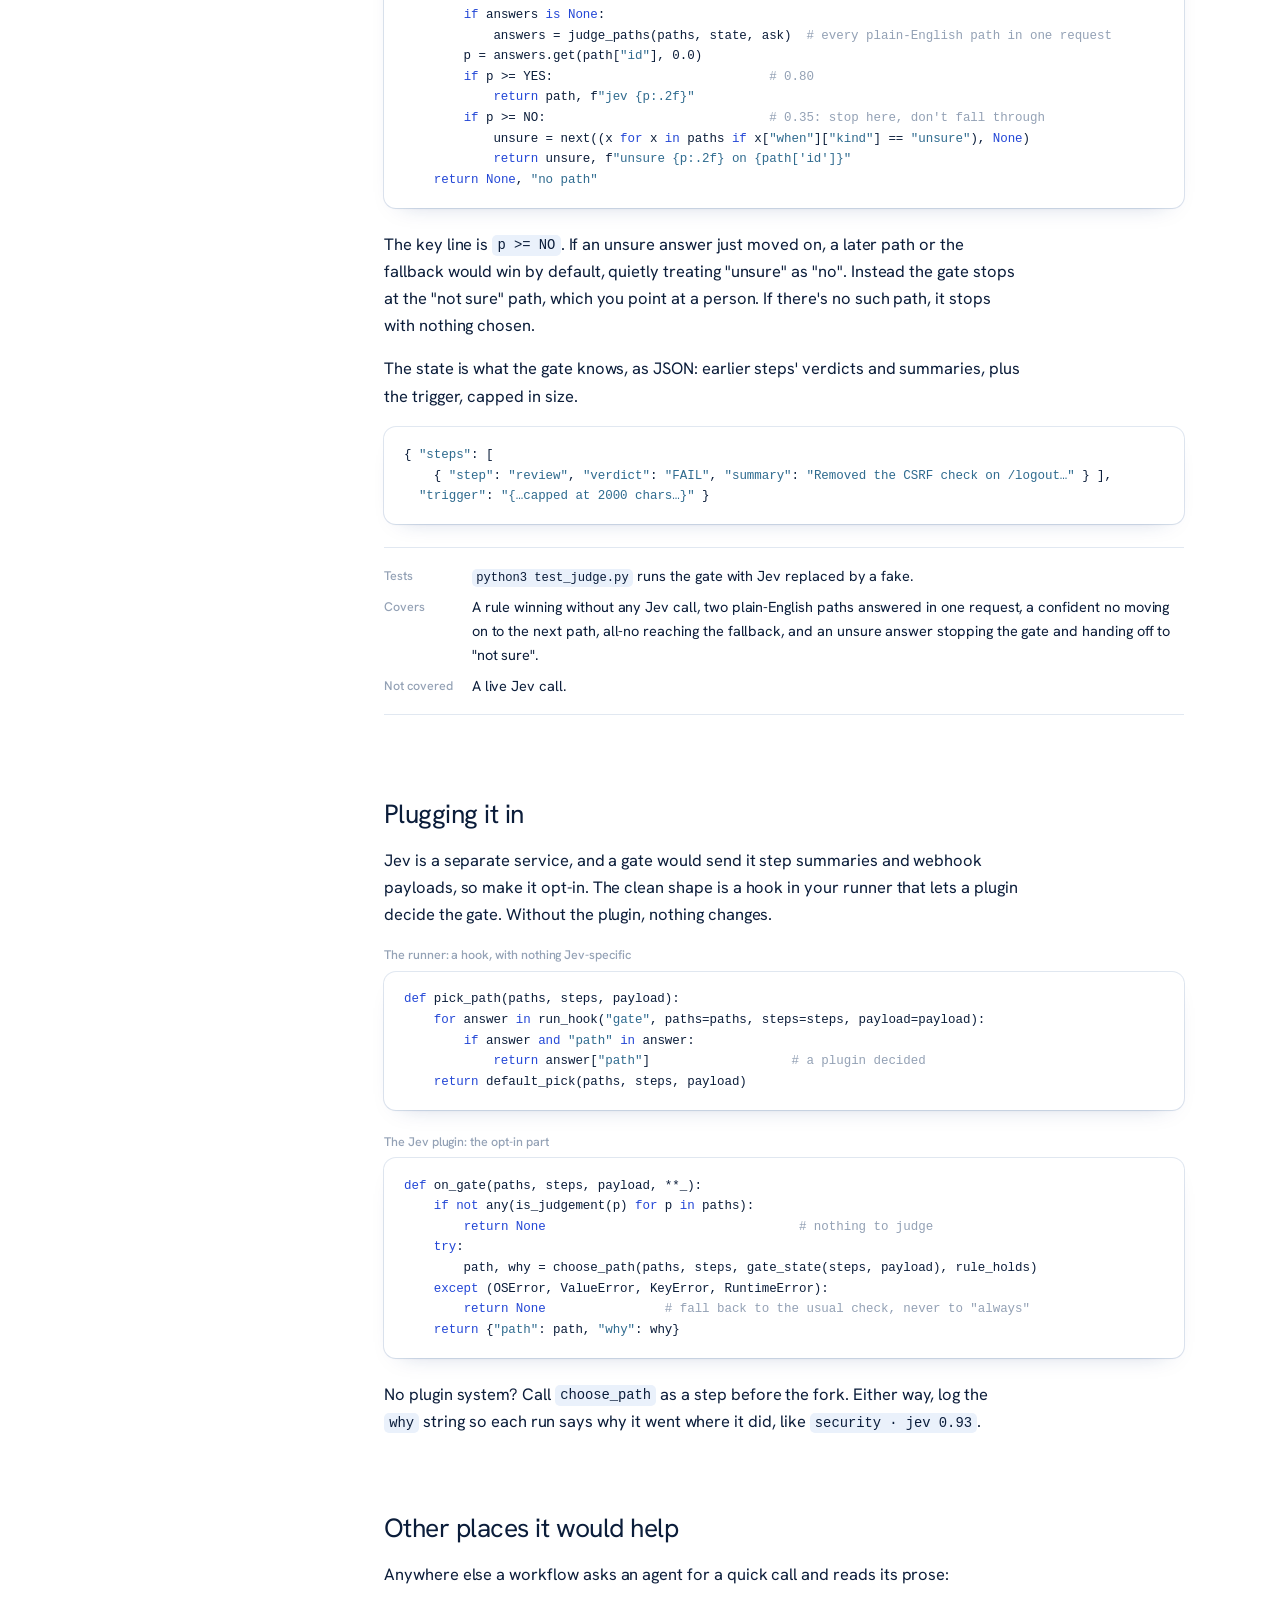
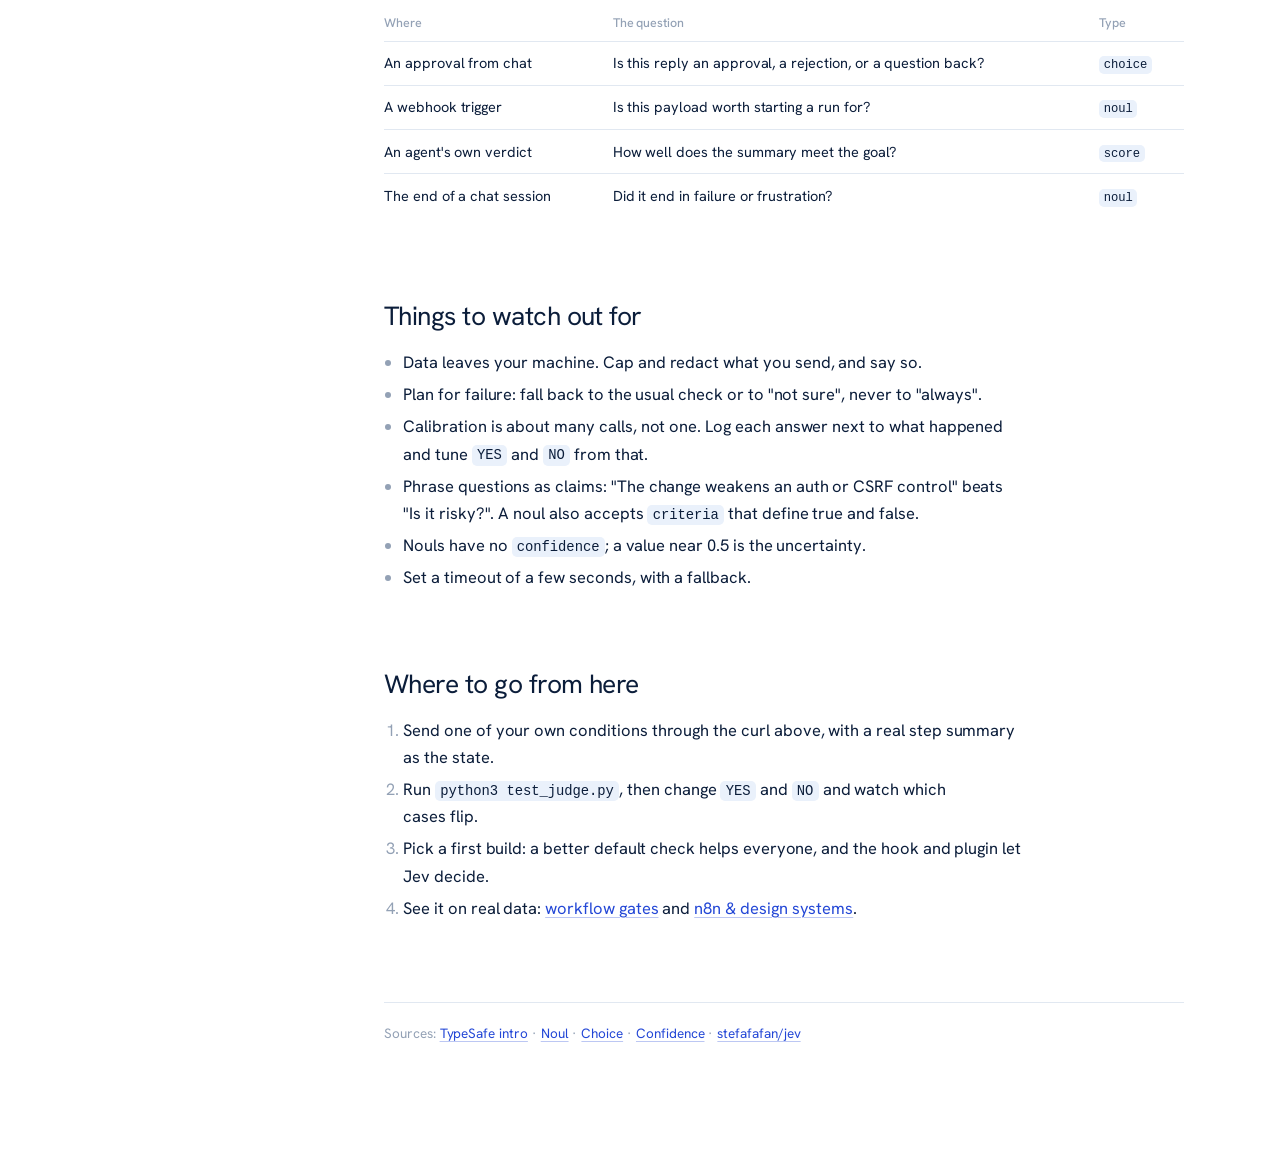
==== commit 56e2e890: "Add a Why Jev section" ====
--- a/index.html
+++ b/index.html
@@ -9,7 +9,7 @@
 <link href="https://fonts.googleapis.com/css2?family=Hanken+Grotesk:wght@300;400;500;600&display=swap" rel="stylesheet">
 <link rel="icon" href="favicon.svg" type="image/svg+xml">
 <link rel="icon" href="favicon-32.png" sizes="32x32" type="image/png">
-<link rel="stylesheet" href="style.css?v=4d30838x">
+<link rel="stylesheet" href="style.css?v=4825eddw">
 </head>
 <body>
 <div class="layout">
@@ -18,6 +18,7 @@
       <li class="here"><a href="index.html" aria-current="page">What is Jev?</a>
         <ol class="sections">
           <li><a href="#what">What kind of model</a></li>
+          <li><a href="#why">Why Jev</a></li>
           <li><a href="#primitives">The kinds of question</a></li>
           <li><a href="#try">Making a call</a></li>
           <li><a href="#think">Writing good questions</a></li>
@@ -55,6 +56,21 @@
       </div>
       <p>Jev, from TypeSafe, skips the text. You send it the thing to judge and a few typed questions, and it returns an answer to each with a probability. TypeSafe calls it a <a href="https://docs.typesafe.ai/concepts/system-one">System One</a> model: fast, automatic judgement rather than step-by-step reasoning.</p>
       <p>The trade is flexibility. Jev only picks from options you give it, and it can't explain itself, call tools or reason in steps. In return it's fast (tens to hundreds of milliseconds), cheap (the 1,326 calls behind the <a href="cases.html">examples</a> cost seven cents) and <em>calibrated</em>: answers it gives 0.9 are right about nine times in ten.</p>
+    </section>
+
+    <section id="why">
+      <h2>Why Jev</h2>
+      <p>Most "AI decisions" in a workflow are a model writing a sentence and code guessing what it meant. Jev hands you the decision itself. Measured on the <a href="cases.html">examples</a> behind this page:</p>
+      <div class="scroll"><table>
+        <thead><tr><th></th><th>The usual way</th><th>Jev</th></tr></thead>
+        <tbody>
+          <tr><td>Reading the answer</td><td>Search the reply for PASS: 6 of 10 wrong</td><td>A number: 0 of 10 wrong</td></tr>
+          <tr><td>Speed</td><td>2.1 s per question (a Sonnet classifier)</td><td>180 ms, or 283 ms for 39 questions at once</td></tr>
+          <tr><td>Cost</td><td>The same n8n routing task</td><td>106× cheaper, same 28 of 28 answers</td></tr>
+          <tr><td>Knowing when it's unsure</td><td>Always yes or no</td><td>A confidence: issue routing at 0.9+ was right 95% of the time</td></tr>
+        </tbody>
+      </table></div>
+      <p>Skip it for anything that needs reasoning, writing or tools, and for anything code can check exactly.</p>
     </section>
 
     <section id="primitives">
@@ -315,8 +331,8 @@
   </main>
 </div>
 
-<script src="widget-data.js?v=4d30838x"></script>
-<script src="widgets.js?v=4d30838x"></script>
+<script src="widget-data.js?v=4825eddw"></script>
+<script src="widgets.js?v=4825eddw"></script>
 <script>
   const links = [...document.querySelectorAll('nav.toc .sections a')];
   const io = new IntersectionObserver(es => es.forEach(e => {
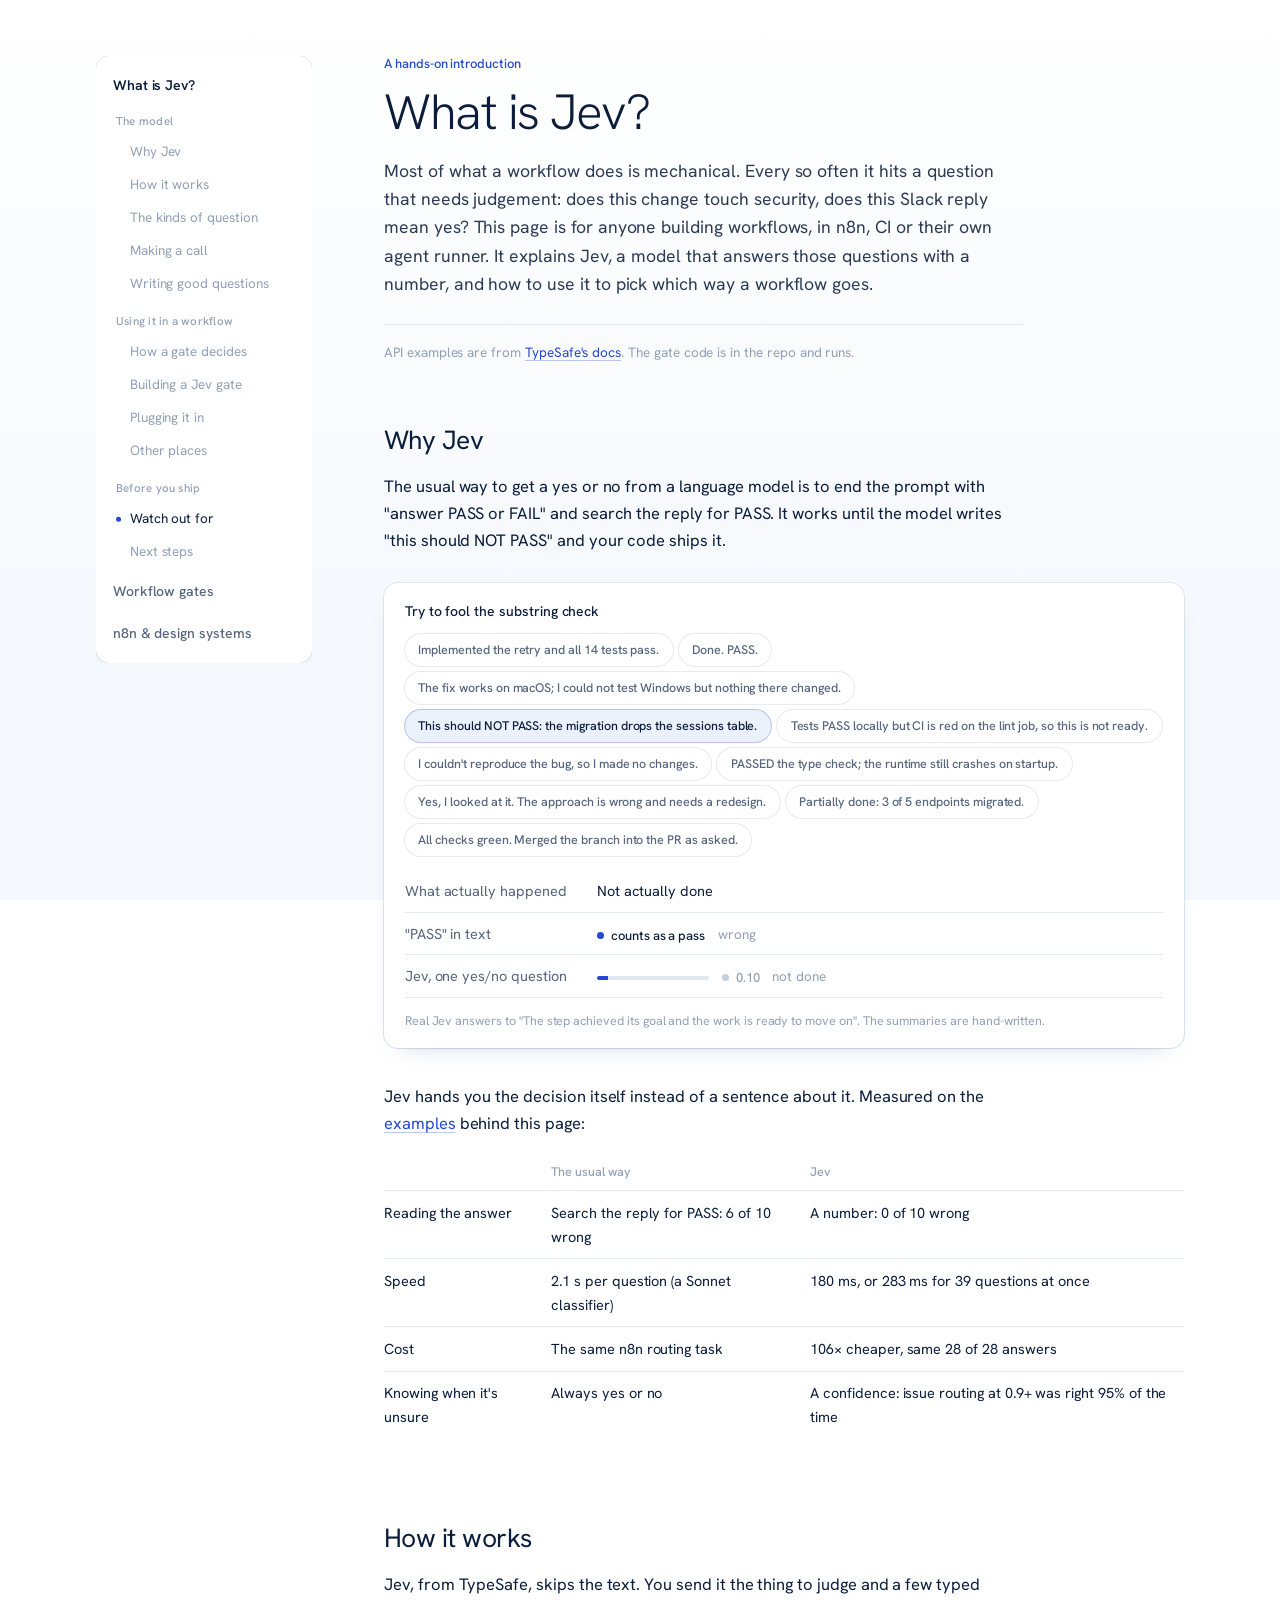
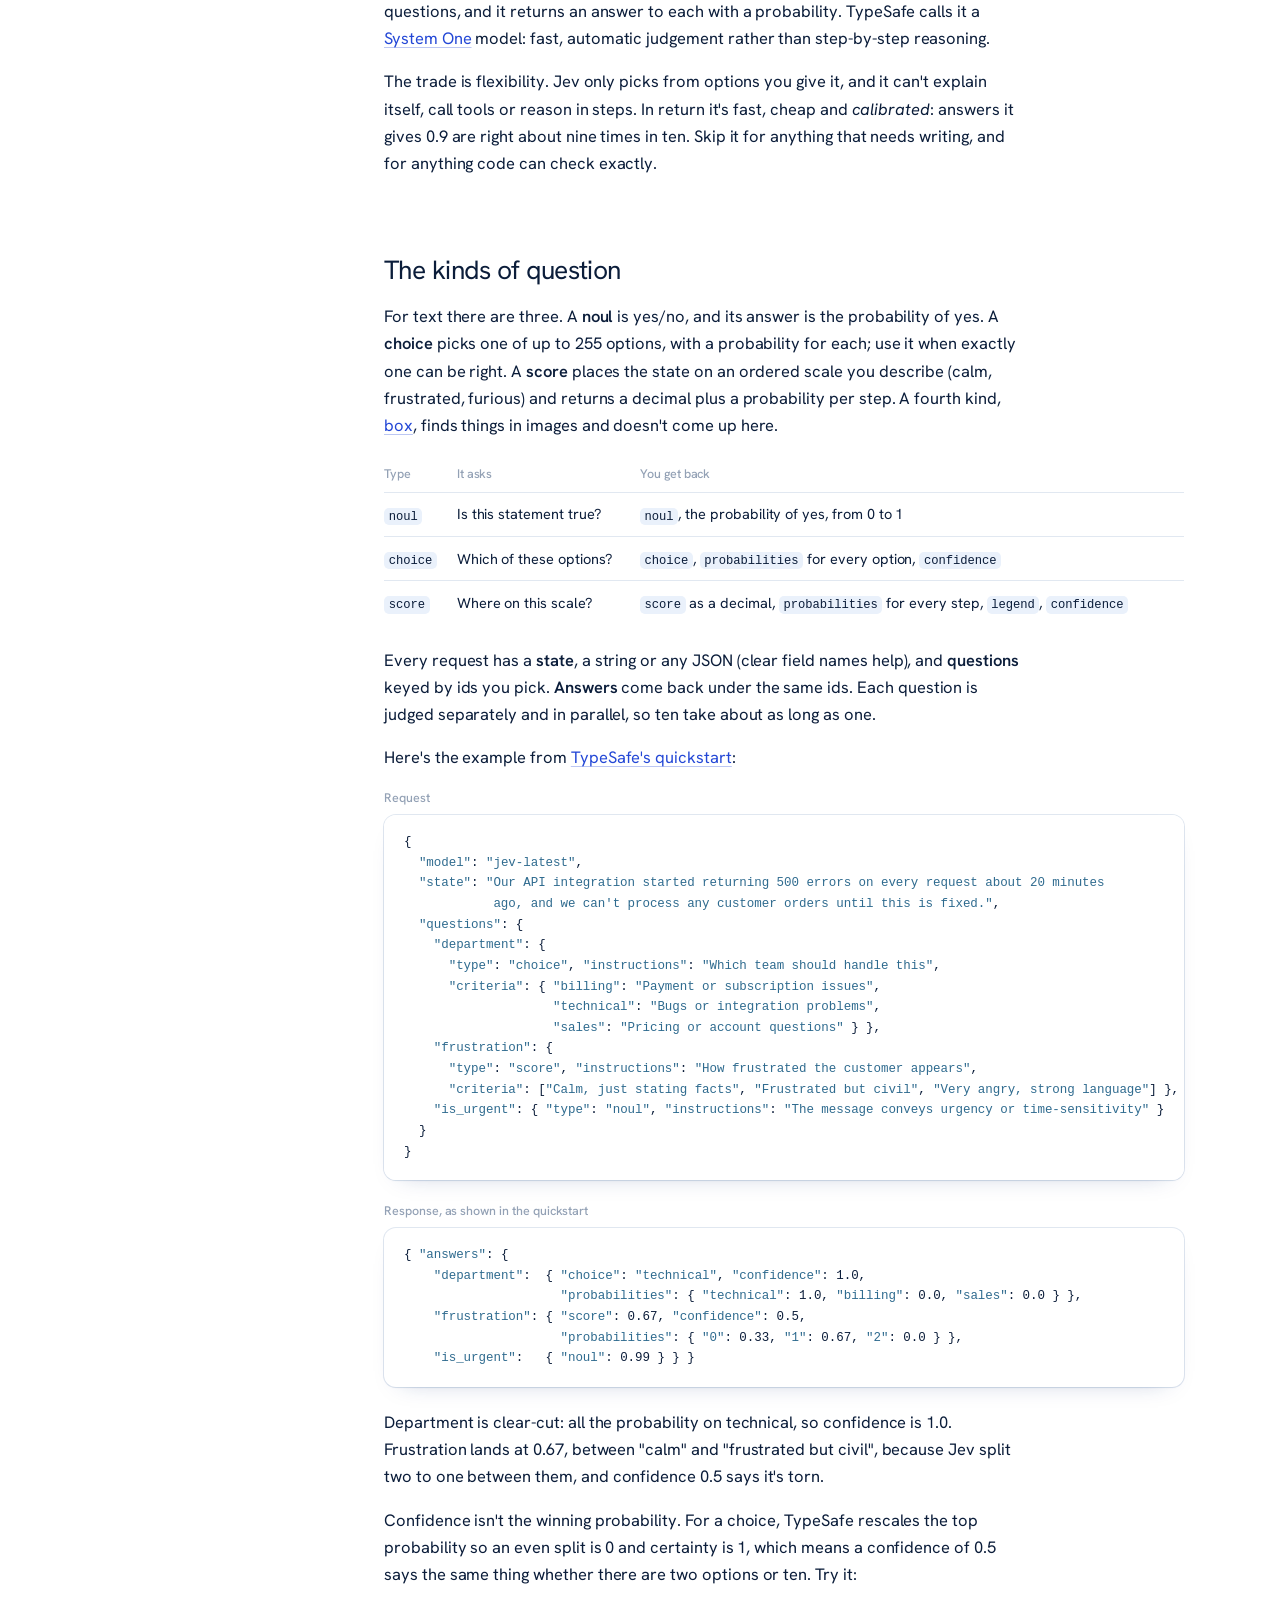
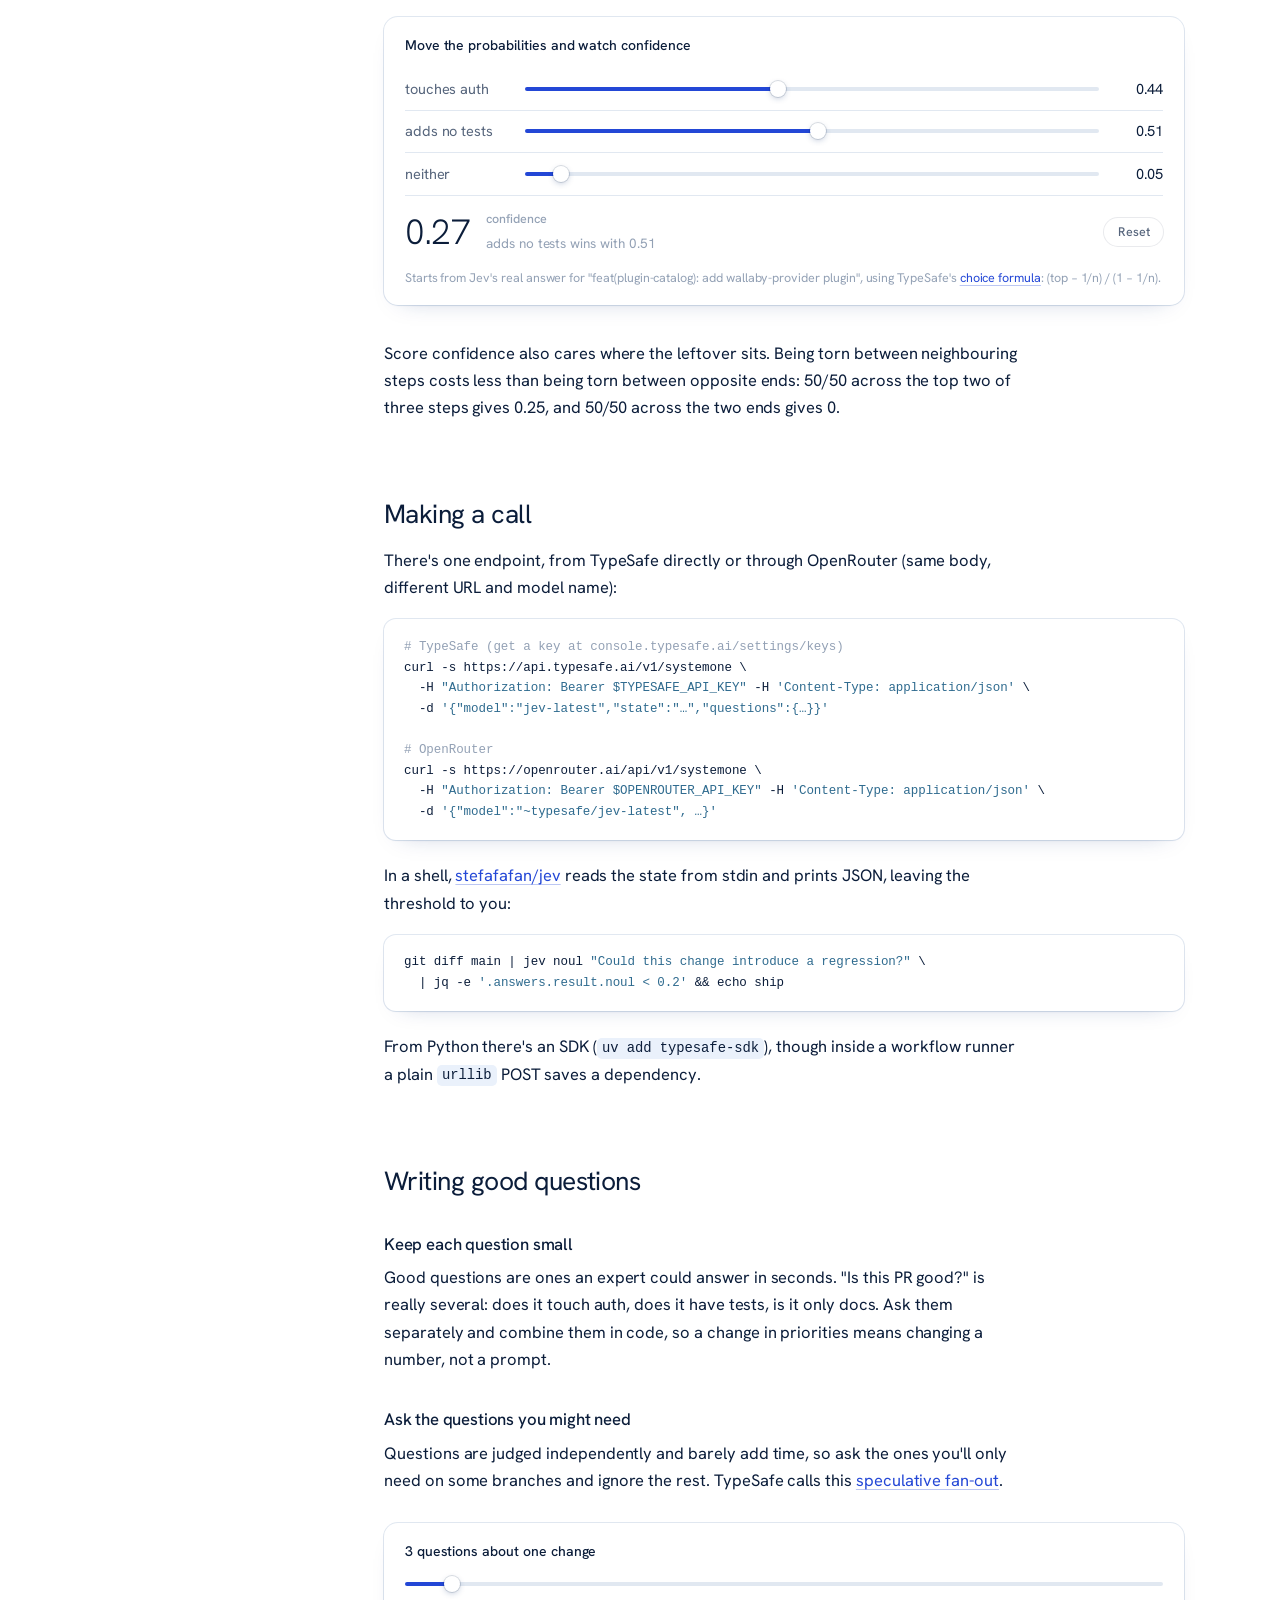
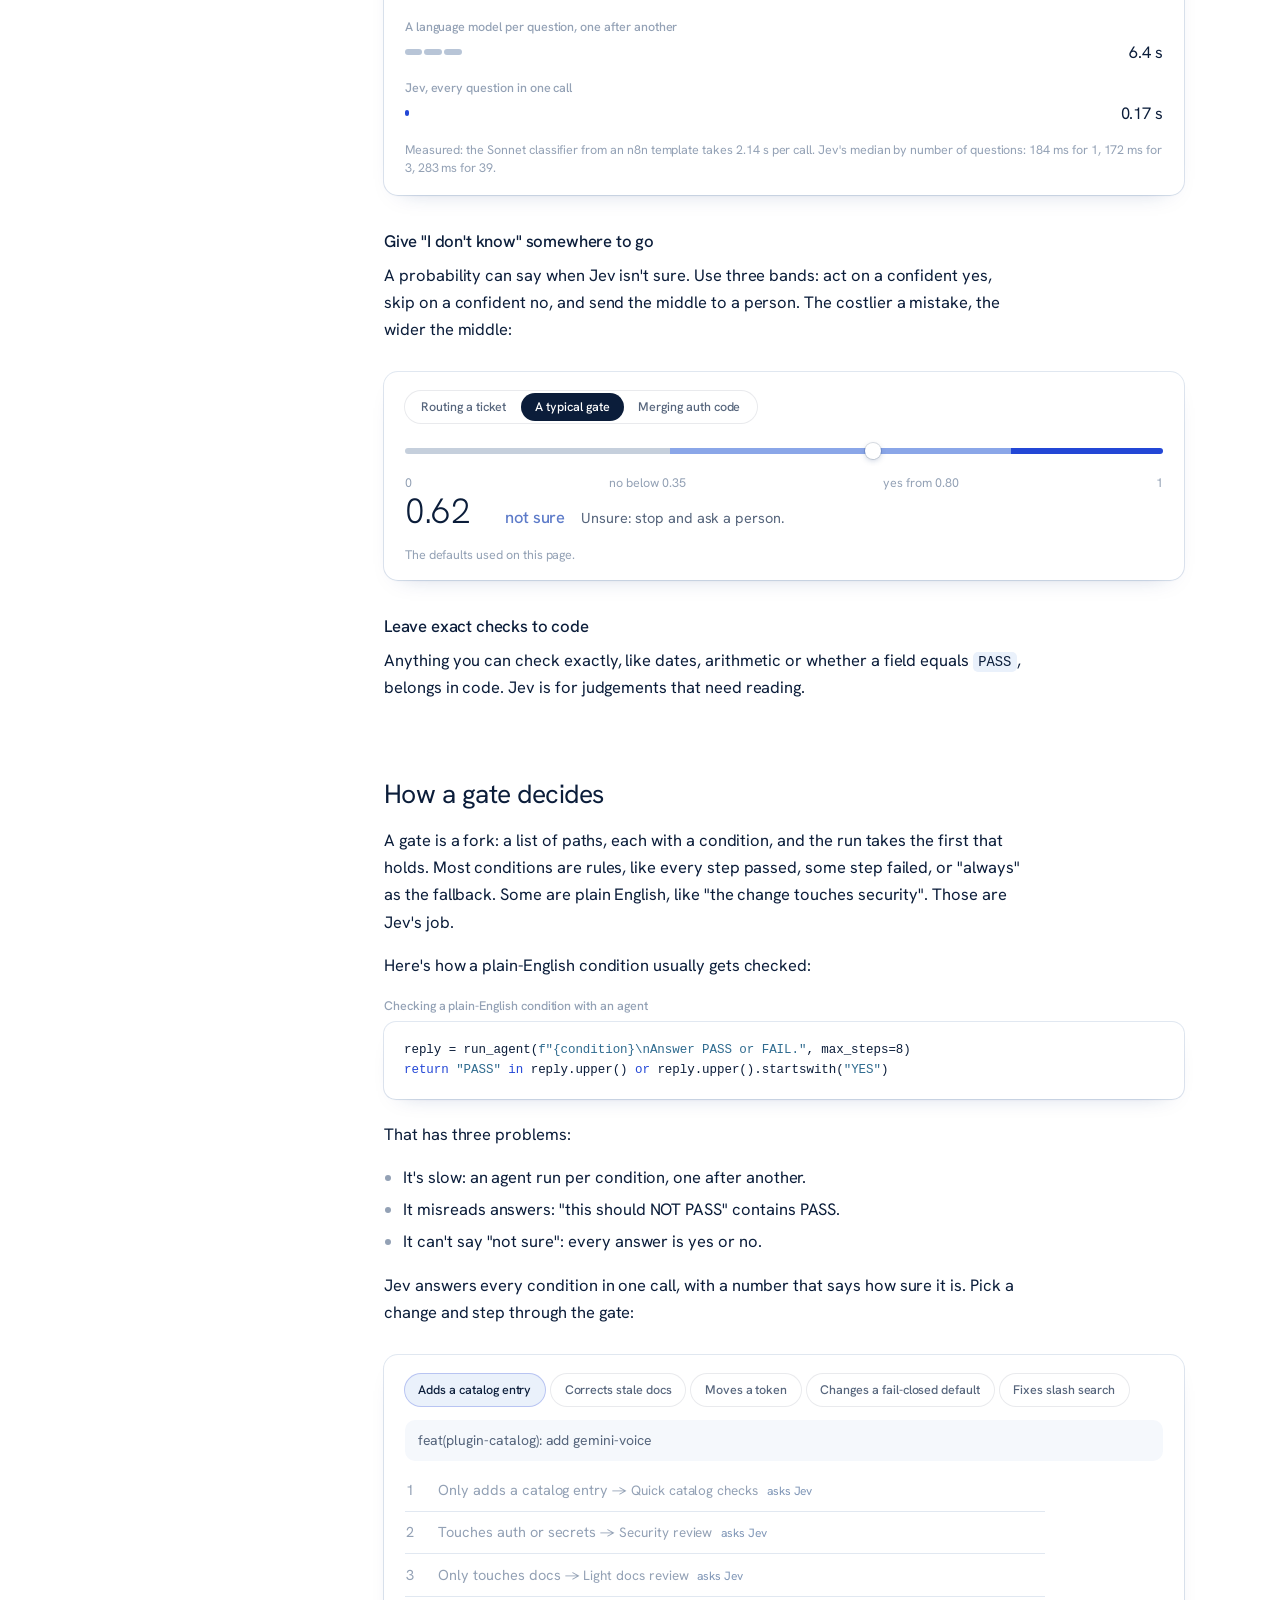
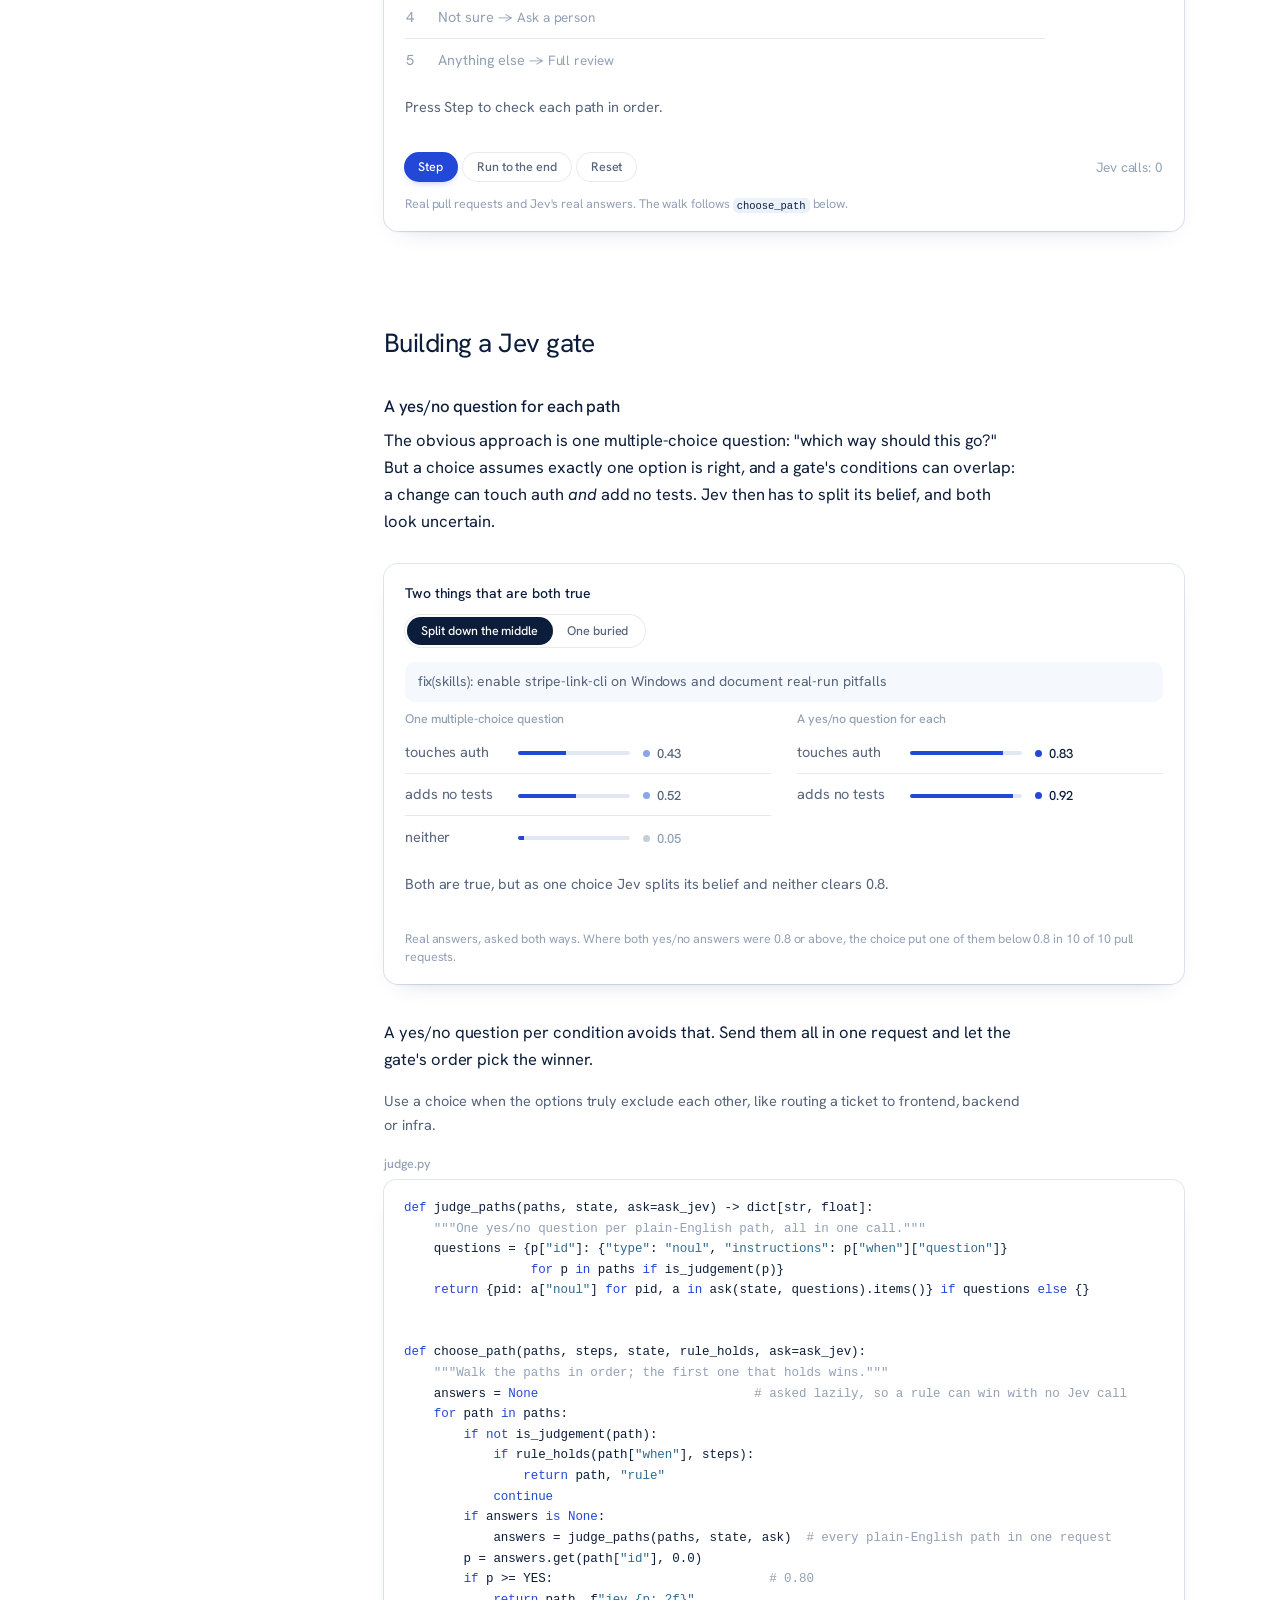
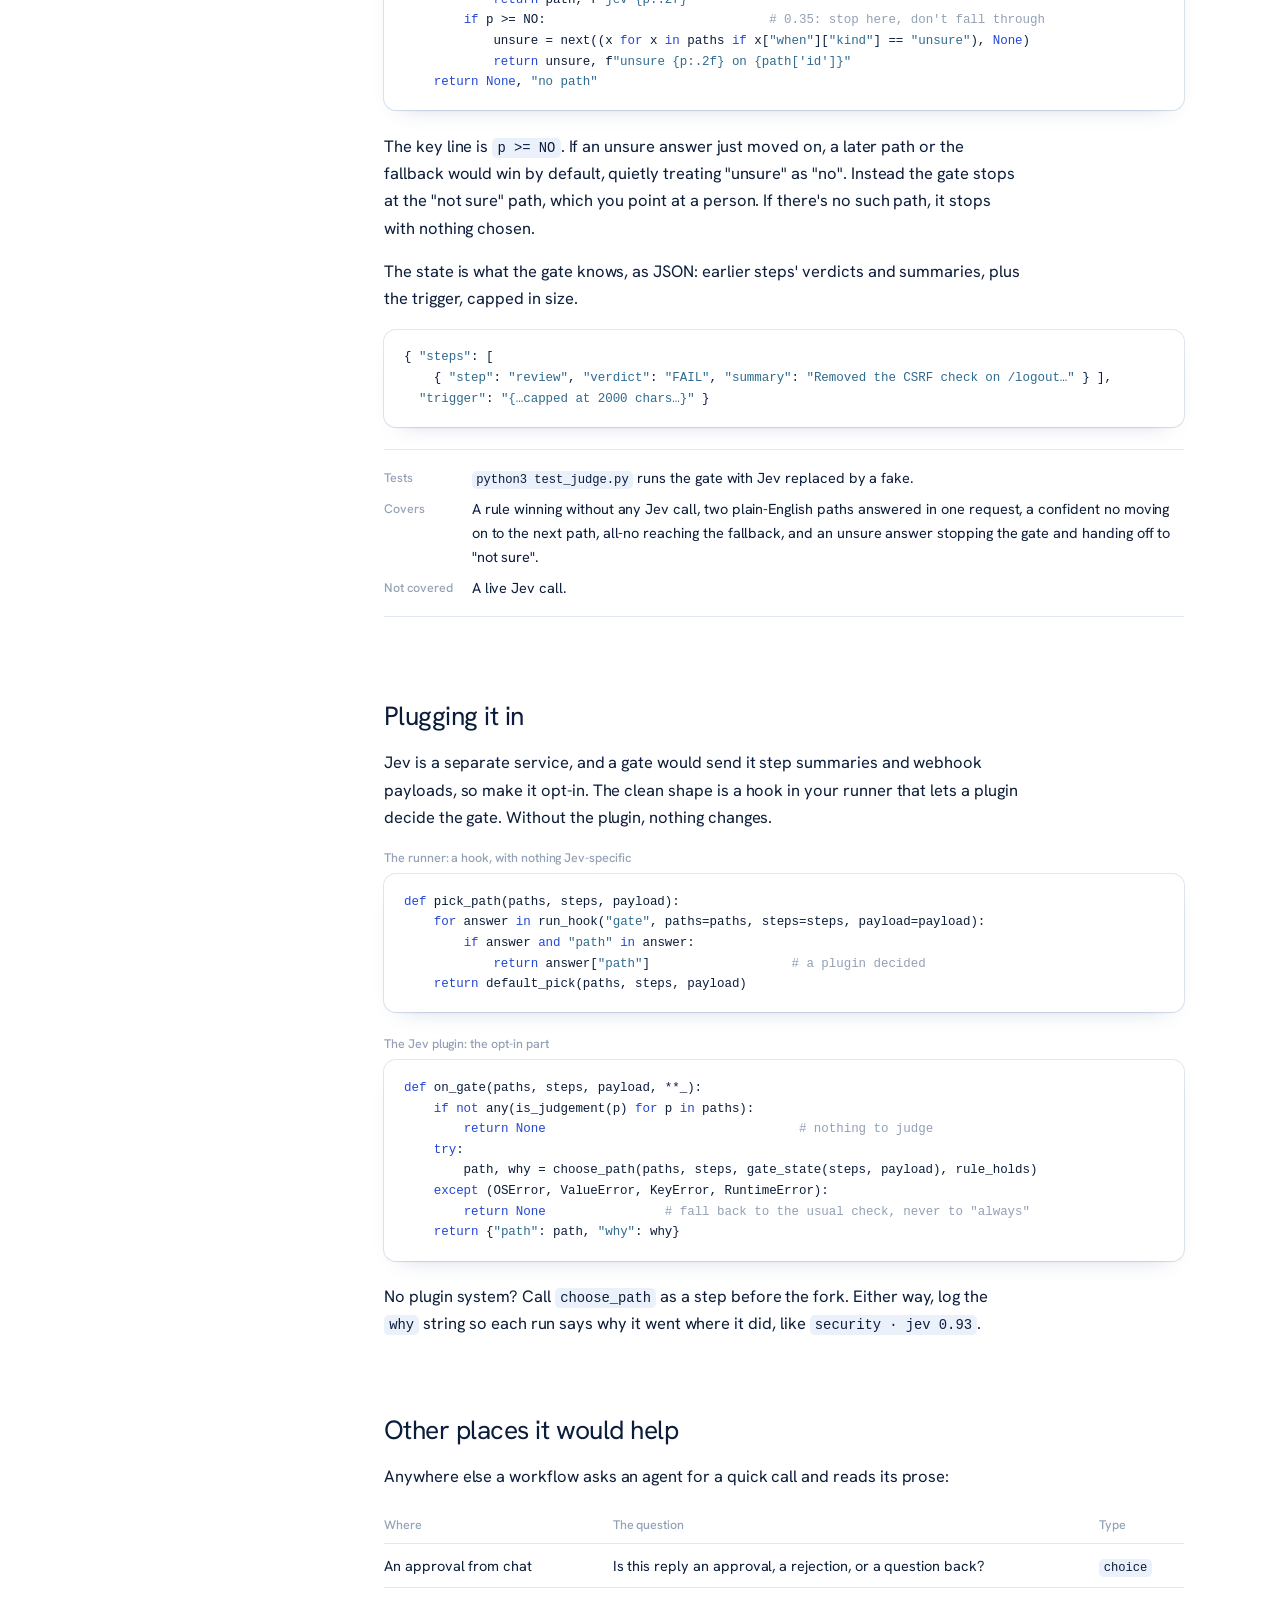
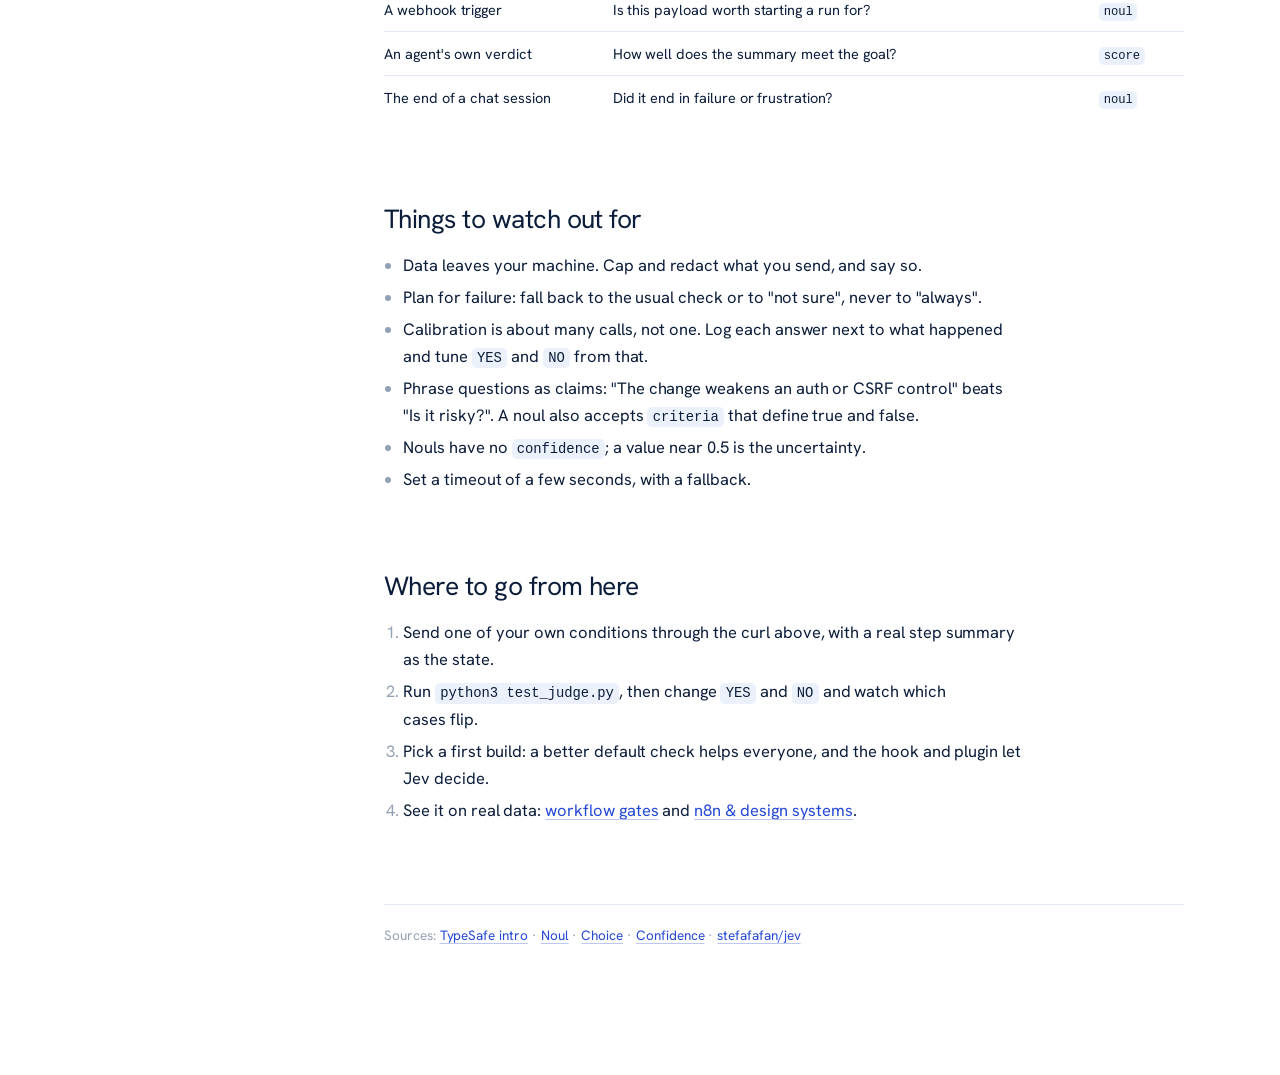
==== commit 49098129: "Open with Why Jev, group the nav" ====
--- a/index.html
+++ b/index.html
@@ -9,7 +9,7 @@
 <link href="https://fonts.googleapis.com/css2?family=Hanken+Grotesk:wght@300;400;500;600&display=swap" rel="stylesheet">
 <link rel="icon" href="favicon.svg" type="image/svg+xml">
 <link rel="icon" href="favicon-32.png" sizes="32x32" type="image/png">
-<link rel="stylesheet" href="style.css?v=4825eddw">
+<link rel="stylesheet" href="style.css?v=56e2e89o">
 </head>
 <body>
 <div class="layout">
@@ -17,15 +17,18 @@
     <ul class="pages">
       <li class="here"><a href="index.html" aria-current="page">What is Jev?</a>
         <ol class="sections">
-          <li><a href="#what">What kind of model</a></li>
+          <li class="group">The model</li>
           <li><a href="#why">Why Jev</a></li>
+          <li><a href="#how">How it works</a></li>
           <li><a href="#primitives">The kinds of question</a></li>
           <li><a href="#try">Making a call</a></li>
           <li><a href="#think">Writing good questions</a></li>
+          <li class="group">Using it in a workflow</li>
           <li><a href="#gates">How a gate decides</a></li>
           <li><a href="#rewrite">Building a Jev gate</a></li>
           <li><a href="#wire">Plugging it in</a></li>
           <li><a href="#elsewhere">Other places</a></li>
+          <li class="group">Before you ship</li>
           <li><a href="#careful">Watch out for</a></li>
           <li><a href="#next">Next steps</a></li>
         </ol>
@@ -43,8 +46,8 @@
       <div class="meta">API examples are from <a href="https://docs.typesafe.ai/introduction">TypeSafe's docs</a>. The gate code is in the repo and runs.</div>
     </header>
 
-    <section id="what">
-      <h2>What kind of model this is</h2>
+    <section id="why">
+      <h2>Why Jev</h2>
       <p>The usual way to get a yes or no from a language model is to end the prompt with "answer PASS or FAIL" and search the reply for PASS. It works until the model writes "this should NOT PASS" and your code ships it.</p>
       <div class="widget" id="w-parse">
         <div class="wtitle">Try to fool the substring check</div>
@@ -54,13 +57,7 @@
         <div class="wrow"><span class="lab">Jev, one yes/no question</span><span data-jev></span></div>
         <div class="wcap">Real Jev answers to "The step achieved its goal and the work is ready to move on". The summaries are hand-written.</div>
       </div>
-      <p>Jev, from TypeSafe, skips the text. You send it the thing to judge and a few typed questions, and it returns an answer to each with a probability. TypeSafe calls it a <a href="https://docs.typesafe.ai/concepts/system-one">System One</a> model: fast, automatic judgement rather than step-by-step reasoning.</p>
-      <p>The trade is flexibility. Jev only picks from options you give it, and it can't explain itself, call tools or reason in steps. In return it's fast (tens to hundreds of milliseconds), cheap (the 1,326 calls behind the <a href="cases.html">examples</a> cost seven cents) and <em>calibrated</em>: answers it gives 0.9 are right about nine times in ten.</p>
-    </section>
-
-    <section id="why">
-      <h2>Why Jev</h2>
-      <p>Most "AI decisions" in a workflow are a model writing a sentence and code guessing what it meant. Jev hands you the decision itself. Measured on the <a href="cases.html">examples</a> behind this page:</p>
+      <p>Jev hands you the decision itself instead of a sentence about it. Measured on the <a href="cases.html">examples</a> behind this page:</p>
       <div class="scroll"><table>
         <thead><tr><th></th><th>The usual way</th><th>Jev</th></tr></thead>
         <tbody>
@@ -70,7 +67,12 @@
           <tr><td>Knowing when it's unsure</td><td>Always yes or no</td><td>A confidence: issue routing at 0.9+ was right 95% of the time</td></tr>
         </tbody>
       </table></div>
-      <p>Skip it for anything that needs reasoning, writing or tools, and for anything code can check exactly.</p>
+    </section>
+
+    <section id="how">
+      <h2>How it works</h2>
+      <p>Jev, from TypeSafe, skips the text. You send it the thing to judge and a few typed questions, and it returns an answer to each with a probability. TypeSafe calls it a <a href="https://docs.typesafe.ai/concepts/system-one">System One</a> model: fast, automatic judgement rather than step-by-step reasoning.</p>
+      <p>The trade is flexibility. Jev only picks from options you give it, and it can't explain itself, call tools or reason in steps. In return it's fast, cheap and <em>calibrated</em>: answers it gives 0.9 are right about nine times in ten. Skip it for anything that needs writing, and for anything code can check exactly.</p>
     </section>
 
     <section id="primitives">
@@ -331,8 +333,8 @@
   </main>
 </div>
 
-<script src="widget-data.js?v=4825eddw"></script>
-<script src="widgets.js?v=4825eddw"></script>
+<script src="widget-data.js?v=56e2e89o"></script>
+<script src="widgets.js?v=56e2e89o"></script>
 <script>
   const links = [...document.querySelectorAll('nav.toc .sections a')];
   const io = new IntersectionObserver(es => es.forEach(e => {
--- a/style.css
+++ b/style.css
@@ -44,6 +44,8 @@
 nav.toc .pages > li.here > a { background: none; color: var(--ink); font-weight: 600; }
 nav.toc .pages > li.here > a:hover { background: none; }
 nav.toc .sections { margin: .1rem .2rem .45rem; }
+nav.toc .sections li.group { padding: .75rem .7rem .2rem; font: 500 11.5px/1.3 var(--sans); color: var(--soft); letter-spacing: .02em; }
+nav.toc .sections li.group:first-child { padding-top: .35rem; }
 nav.toc .sections a {
   display: flex; align-items: baseline; gap: .55rem; padding: .3rem .7rem; border-radius: 8px;
   color: var(--soft); text-decoration: none; line-height: 1.38; font-size: 13.5px;
